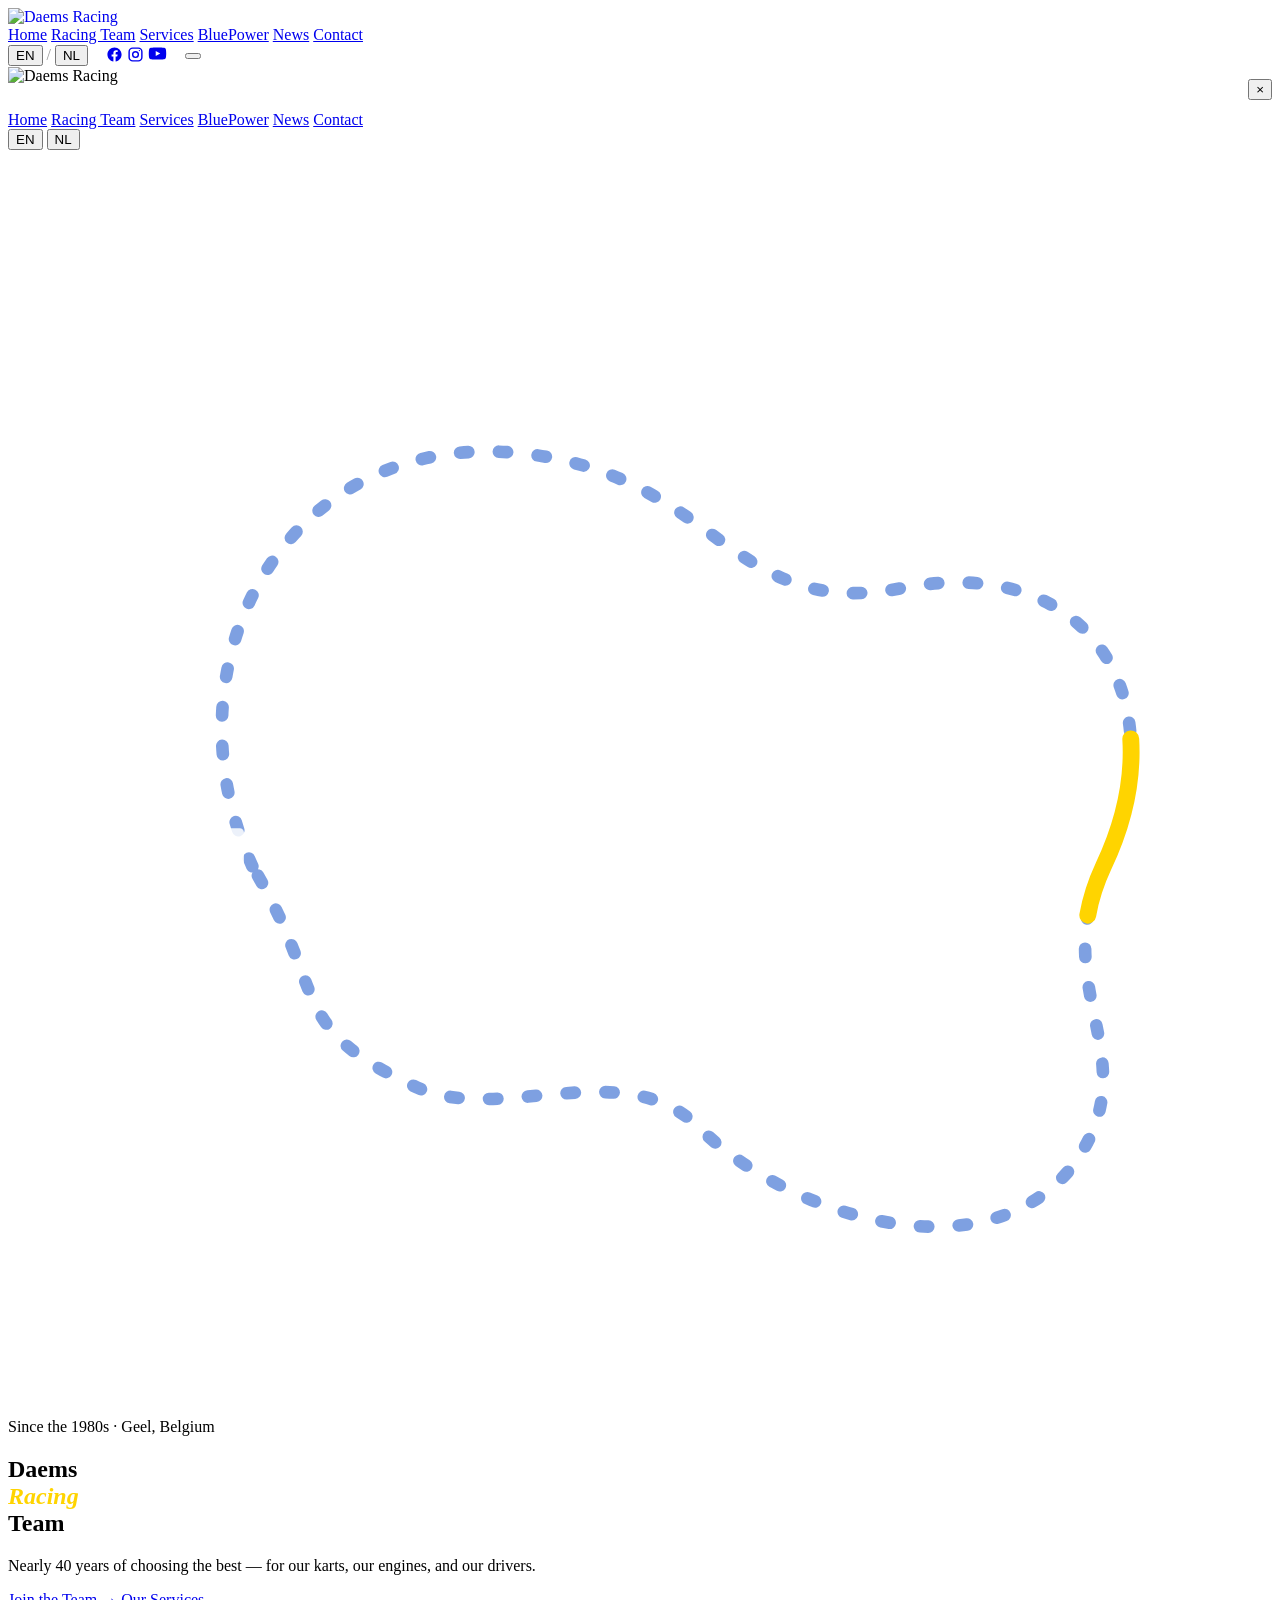
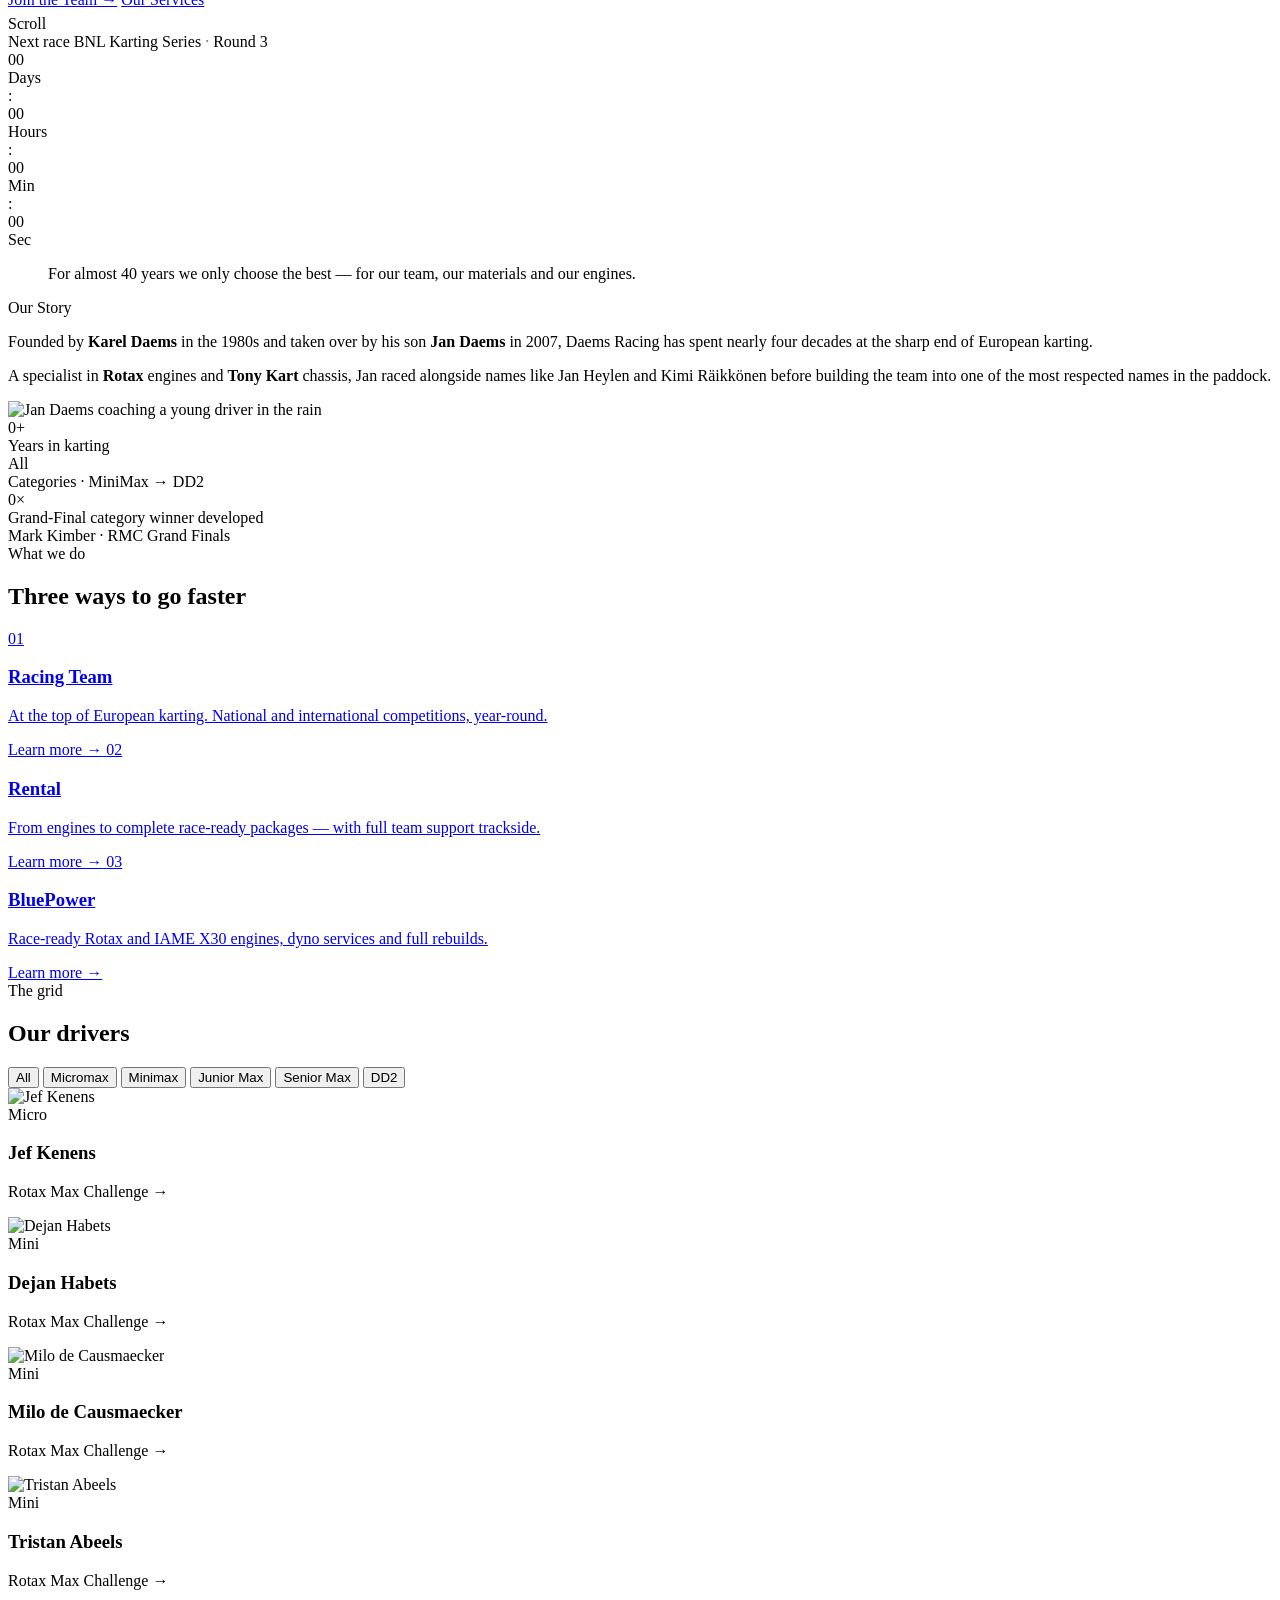
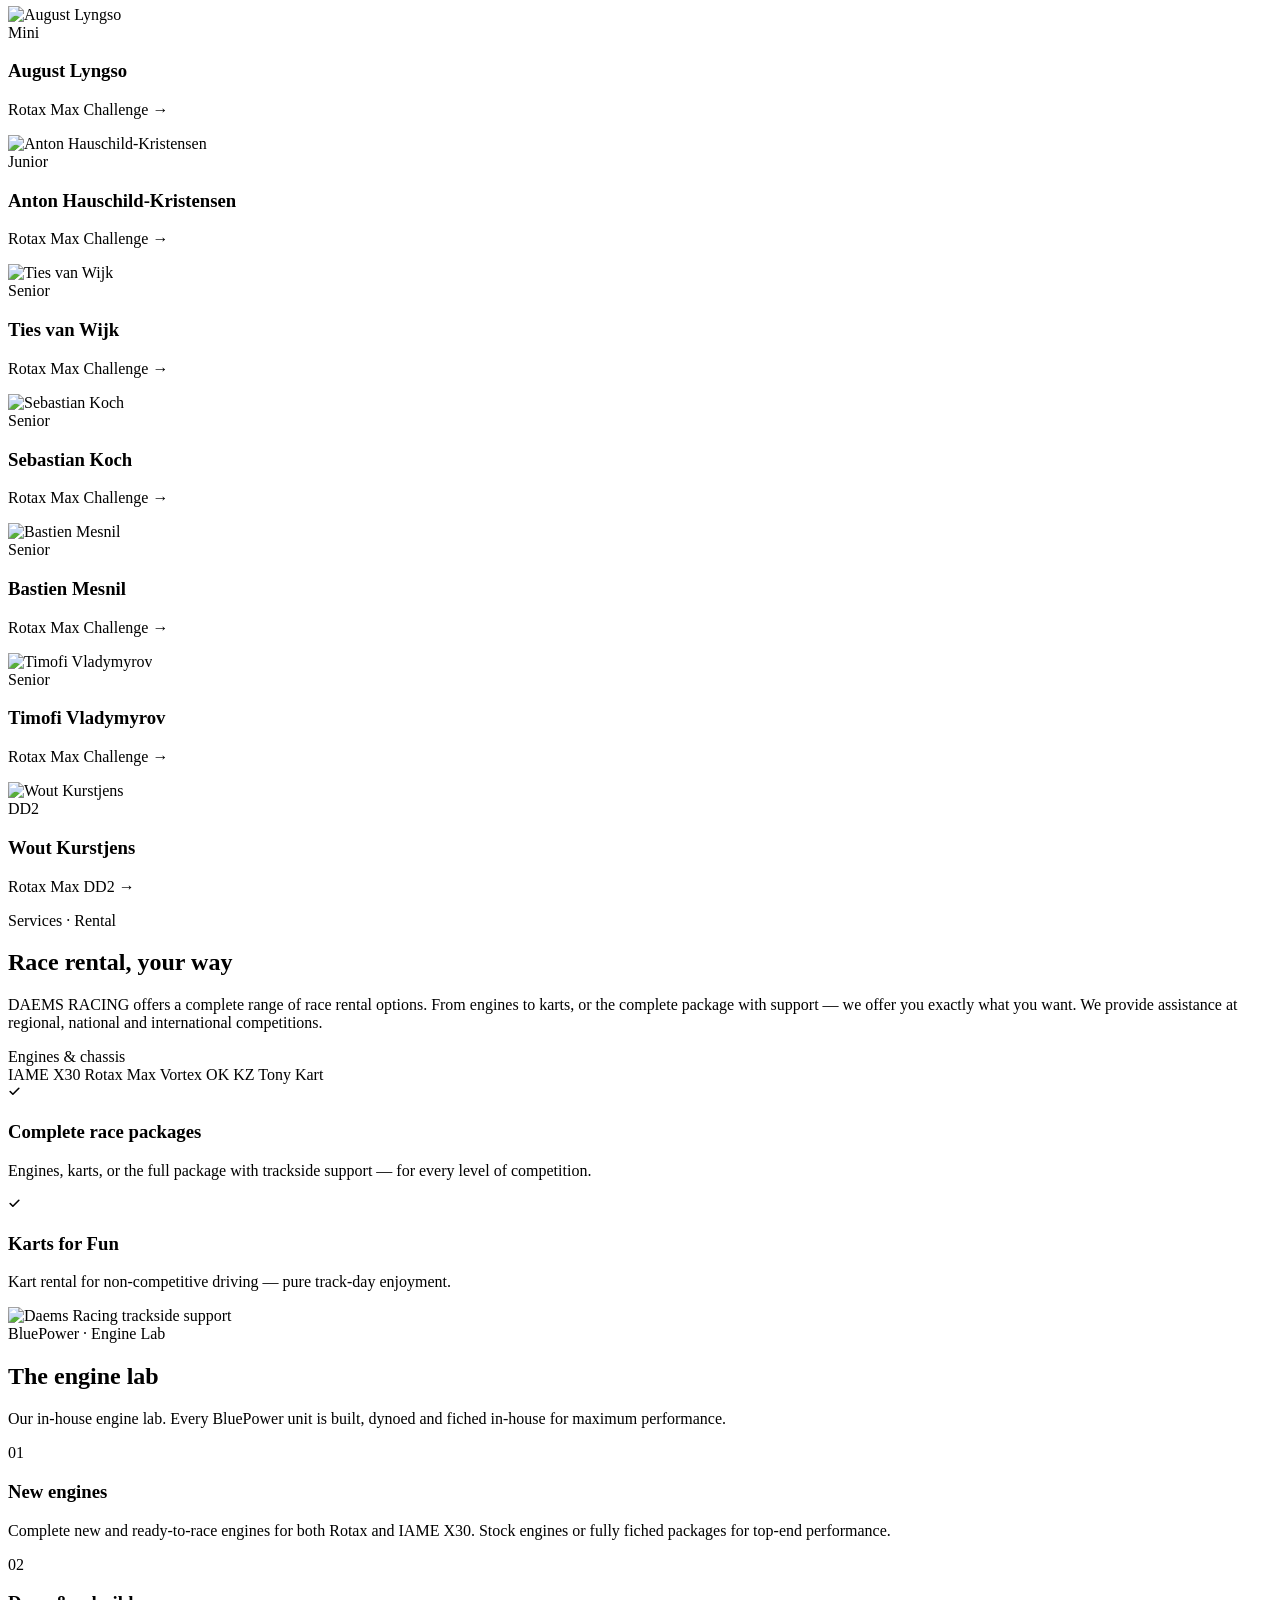
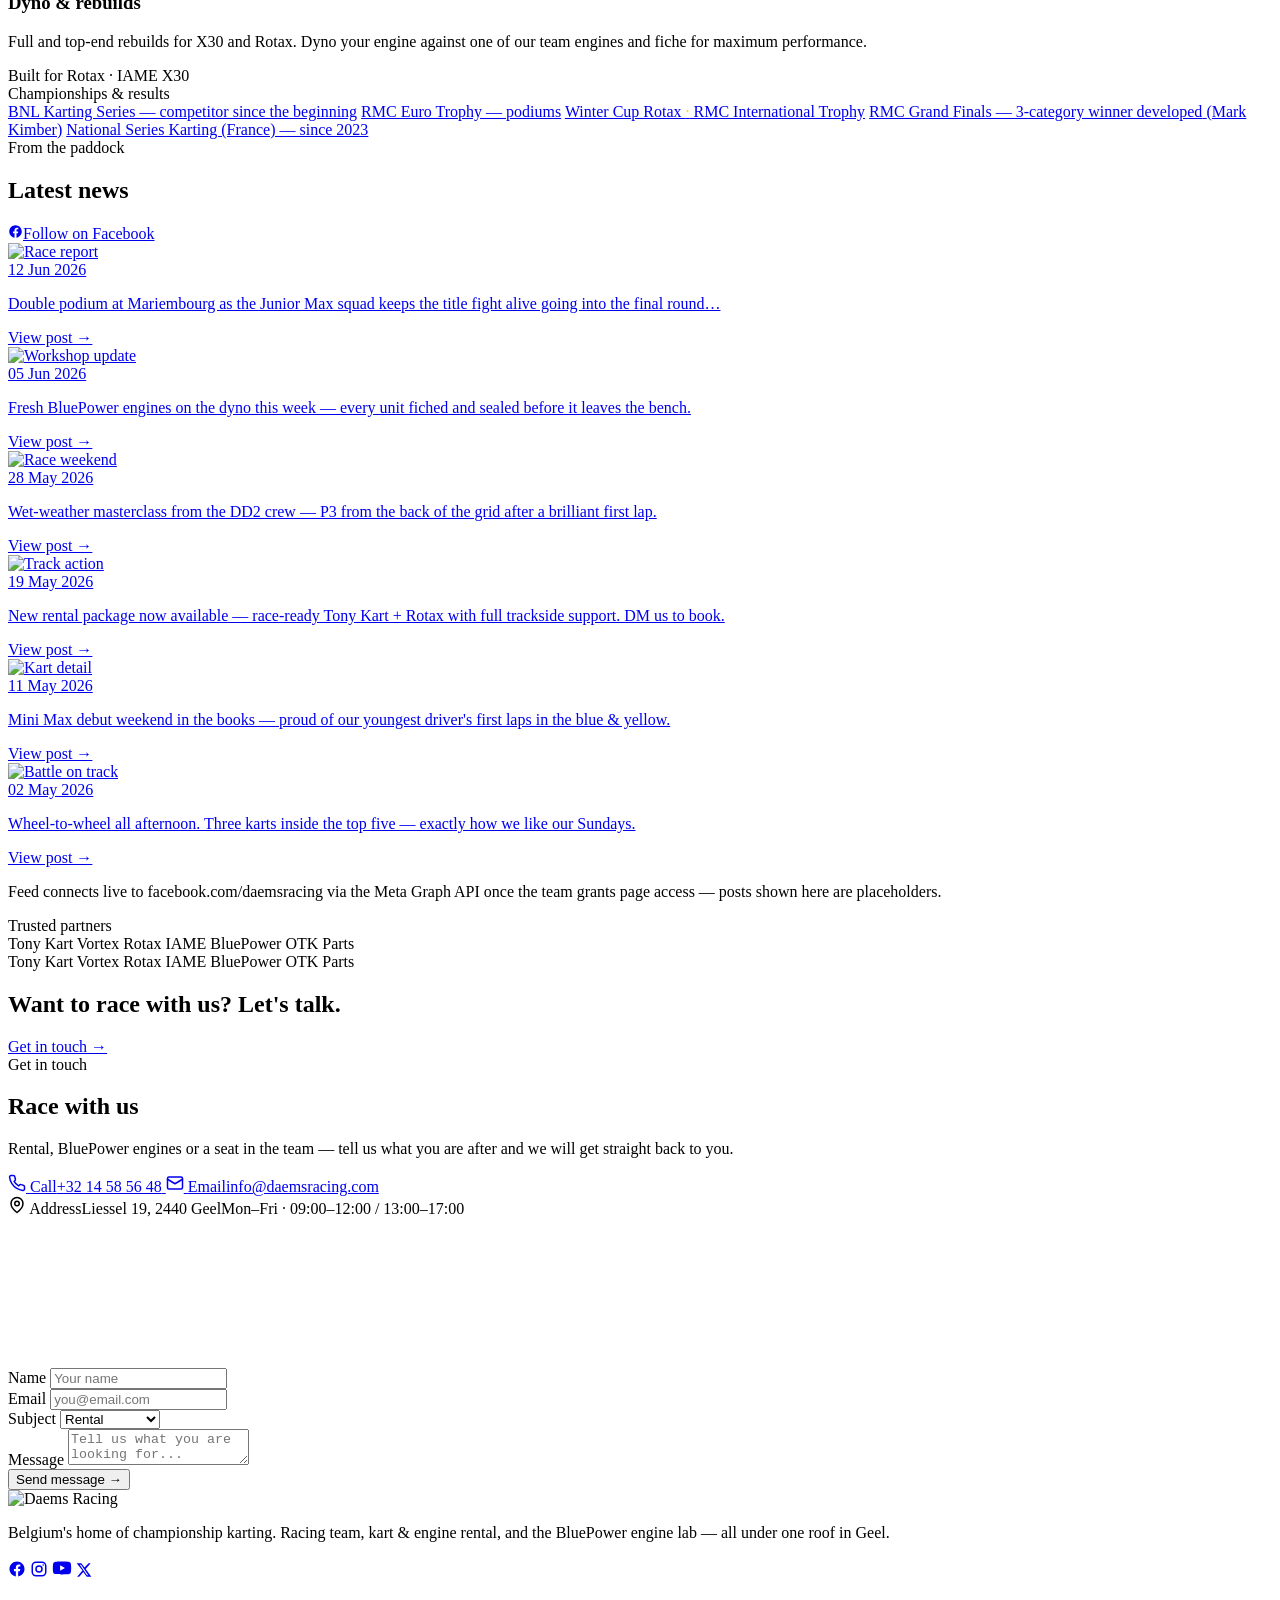
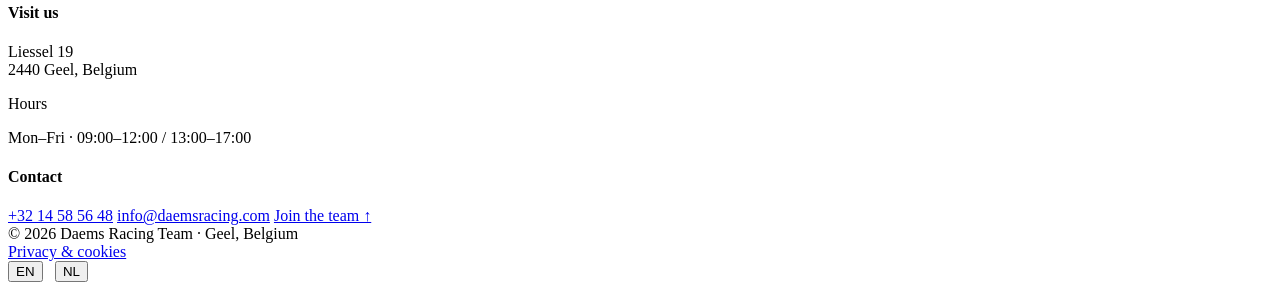
==== index.html @ a0da6c12 "Add files via upload" ====
<!DOCTYPE html>
<html lang="en">
<head>
<meta charset="utf-8">
<meta name="viewport" content="width=device-width, initial-scale=1">
<title>Daems Racing Team | Geel, Belgium</title>
<link rel="preconnect" href="https://fonts.googleapis.com">
<link rel="preconnect" href="https://fonts.gstatic.com" crossorigin>
<link href="https://fonts.googleapis.com/css2?family=Anton&family=Archivo:ital,wght@0,400;0,500;0,600;0,700;0,800;1,500;1,700&display=swap" rel="stylesheet">
<link rel="stylesheet" href="css/styles.css">
</head>
<body>

<div class="dr-cursor" id="dr-cursor"></div>

<!-- ============ HEADER ============ -->
<header id="dr-header">
  <a href="#top" style="display:flex;align-items:center;gap:12px;text-decoration:none;flex-shrink:0;">
    <img src="assets/img/daems-logo.png" alt="Daems Racing" id="dr-logo">
  </a>
  <nav class="dr-desktop-nav dr-main-nav">
    <a href="#top" data-i18n="nav_home" class="dr-nav-link">Home</a>
    <a href="#team" data-i18n="nav_team" class="dr-nav-link">Racing Team</a>
    <a href="#services" data-i18n="nav_services" class="dr-nav-link">Services</a>
    <a href="#bluepower" data-i18n="nav_bluepower" class="dr-nav-link">BluePower</a>
    <a href="#news" data-i18n="nav_news" class="dr-nav-link">News</a>
    <a href="#contact" data-i18n="nav_contact" class="dr-nav-link">Contact</a>
  </nav>
  <div style="display:flex;align-items:center;gap:18px;flex-shrink:0;">
    <div class="dr-desktop-nav dr-lang-group">
      <button id="dr-lang-en" class="dr-lang-btn dr-lang-btn--active" data-lang="EN">EN</button>
      <span style="opacity:.4;">/</span>
      <button id="dr-lang-nl" class="dr-lang-btn" data-lang="NL">NL</button>
    </div>
    <div class="dr-desktop-nav dr-social-group">
      <a href="https://www.facebook.com/daemsracing" target="_blank" rel="noopener" aria-label="Facebook" class="dr-nav-link dr-icon-link"><svg width="17" height="17" viewBox="0 0 24 24" fill="currentColor"><path d="M22 12c0-5.52-4.48-10-10-10S2 6.48 2 12c0 4.99 3.66 9.13 8.44 9.88v-6.99H7.9V12h2.54V9.8c0-2.5 1.49-3.89 3.78-3.89 1.09 0 2.24.2 2.24.2v2.46h-1.26c-1.24 0-1.63.77-1.63 1.56V12h2.78l-.44 2.89h-2.34v6.99C18.34 21.13 22 16.99 22 12z"/></svg></a>
      <a href="#" aria-label="Instagram" class="dr-nav-link dr-icon-link"><svg width="17" height="17" viewBox="0 0 24 24" fill="none" stroke="currentColor" stroke-width="2"><rect x="3" y="3" width="18" height="18" rx="5"/><circle cx="12" cy="12" r="4"/><circle cx="17.5" cy="6.5" r="1" fill="currentColor" stroke="none"/></svg></a>
      <a href="#" aria-label="YouTube" class="dr-nav-link dr-icon-link"><svg width="19" height="19" viewBox="0 0 24 24" fill="currentColor"><path d="M23 12s0-3.6-.46-5.33a2.78 2.78 0 0 0-1.94-1.94C18.88 4.27 12 4.27 12 4.27s-6.88 0-8.6.46a2.78 2.78 0 0 0-1.94 1.94C1 8.4 1 12 1 12s0 3.6.46 5.33c.24.9.94 1.6 1.94 1.94 1.72.46 8.6.46 8.6.46s6.88 0 8.6-.46a2.78 2.78 0 0 0 1.94-1.94C23 15.6 23 12 23 12zM9.75 15.27V8.73L15.5 12l-5.75 3.27z"/></svg></a>
    </div>
    <button class="dr-burger" id="dr-burger-btn" aria-label="Menu">
      <span></span>
      <span></span>
      <span class="dr-burger-accent"></span>
    </button>
  </div>
</header>

<!-- mobile overlay menu -->
<div id="dr-mobile-menu" class="dr-mobile-menu">
  <div style="display:flex;align-items:center;justify-content:space-between;">
    <img src="assets/img/daems-logo.png" alt="Daems Racing" style="height:44px;">
    <button id="dr-menu-close" aria-label="Close" class="dr-menu-close">&times;</button>
  </div>
  <nav class="dr-mobile-nav">
    <a href="#top" class="dr-mobile-link" data-i18n="nav_home">Home</a>
    <a href="#team" class="dr-mobile-link" data-i18n="nav_team">Racing Team</a>
    <a href="#services" class="dr-mobile-link" data-i18n="nav_services">Services</a>
    <a href="#bluepower" class="dr-mobile-link" data-i18n="nav_bluepower">BluePower</a>
    <a href="#news" class="dr-mobile-link" data-i18n="nav_news">News</a>
    <a href="#contact" class="dr-mobile-link" data-i18n="nav_contact">Contact</a>
  </nav>
  <div class="dr-mobile-lang">
    <button class="dr-lang-btn dr-lang-btn--solid" data-lang="EN">EN</button>
    <button class="dr-lang-btn dr-lang-btn--ghost" data-lang="NL">NL</button>
  </div>
</div>

<div id="top">

  <!-- ============ HERO ============ -->
  <section class="dr-hero">
    <div id="dr-slides" class="dr-slides">
      <div data-slide class="dr-slide" style="opacity:1;background-image:url('assets/img/uks4_p1_daems_26.jpg');background-position:center 35%;transform:scale(1.04);"></div>
      <div data-slide class="dr-slide" style="opacity:0;background-image:url('assets/img/uks4_p1_daems_22.jpg');background-position:center;"></div>
      <div data-slide class="dr-slide" style="opacity:0;background-image:url('assets/img/uks4_p1_daems_5.jpg');background-position:center;"></div>
      <div data-slide class="dr-slide" style="opacity:0;background-image:url('assets/img/uks4_p1_daems_1.jpg');background-position:center 40%;"></div>
    </div>
    <!-- duotone / legibility overlay -->
    <div class="dr-hero-overlay-1"></div>
    <div class="dr-hero-overlay-2"></div>

    <!-- fast-lap circuit accent -->
    <svg viewBox="0 0 300 300" aria-hidden="true" class="dr-circuit">
      <path d="M58 170 C36 122 66 66 122 72 C168 77 172 112 212 104 C258 95 278 132 260 170 C246 200 272 216 252 242 C230 268 184 252 164 232 C146 214 116 232 96 222 C66 208 76 200 58 170 Z" fill="none" stroke="rgba(255,255,255,.15)" stroke-width="8" stroke-linejoin="round" stroke-linecap="round"/>
      <path d="M58 170 C36 122 66 66 122 72 C168 77 172 112 212 104 C258 95 278 132 260 170 C246 200 272 216 252 242 C230 268 184 252 164 232 C146 214 116 232 96 222 C66 208 76 200 58 170 Z" pathLength="1000" fill="none" stroke="#1453C9" stroke-width="3" stroke-linecap="round" stroke-dasharray="3 11" opacity=".55"/>
      <path d="M58 170 C36 122 66 66 122 72 C168 77 172 112 212 104 C258 95 278 132 260 170 C246 200 272 216 252 242 C230 268 184 252 164 232 C146 214 116 232 96 222 C66 208 76 200 58 170 Z" pathLength="1000" fill="none" stroke="#FFD400" stroke-width="4" stroke-linecap="round" stroke-dasharray="66 934" stroke-dashoffset="0" class="dr-circuit-trace">
        <animate attributeName="stroke-dashoffset" from="0" to="-1000" dur="4.6s" repeatCount="indefinite"></animate>
      </path>
      <rect x="51" y="161" width="5" height="18" rx="1" fill="#fff" opacity=".85"/>
    </svg>

    <div class="dr-hero-pad dr-hero-content">
      <div data-reveal class="dr-eyebrow-row">
        <span class="dr-eyebrow-dash"></span>
        <span data-i18n="hero_eyebrow" class="dr-eyebrow">Since the 1980s · Geel, Belgium</span>
      </div>
      <h1 data-reveal class="dr-hero-title">
        <span style="display:block;">Daems</span>
        <span style="display:block;font-style:italic;color:#FFD400;">Racing</span>
        <span style="display:block;">Team</span>
      </h1>
      <p data-reveal data-i18n="hero_sub" class="dr-hero-sub">Nearly 40 years of choosing the best — for our karts, our engines, and our drivers.</p>
      <div data-reveal class="dr-cta-row dr-hero-ctas">
        <a href="#contact" data-i18n="cta_join" class="dr-btn-yellow">Join the Team →</a>
        <a href="#services" data-i18n="cta_services" class="dr-btn-outline">Our Services</a>
      </div>
    </div>

    <div class="dr-scrollind">
      <span data-i18n="scroll" class="dr-scroll-label">Scroll</span>
      <svg width="14" height="20" viewBox="0 0 14 20" fill="none" stroke="rgba(255,255,255,.6)" stroke-width="1.6"><path d="M7 1v16M1 12l6 6 6-6"/></svg>
    </div>
  </section>

  <!-- ============ COUNTDOWN RIBBON ============ -->
  <div class="dr-countdown-ribbon">
    <div class="dr-sec-pad dr-countdown-inner">
      <div class="dr-countdown-label-group">
        <span class="dr-next-race-badge"><span class="dr-dot"></span><span data-i18n="next_race">Next race</span></span>
        <span class="dr-race-name">BNL Karting Series <span style="opacity:.55;">·</span> Round 3</span>
      </div>
      <div id="dr-countdown" class="dr-countdown">
        <div class="dr-cd-block"><div id="cd-d" class="dr-cd-num">00</div><div class="dr-cd-label" data-i18n="cd_days">Days</div></div>
        <span class="dr-cd-sep">:</span>
        <div class="dr-cd-block"><div id="cd-h" class="dr-cd-num">00</div><div class="dr-cd-label" data-i18n="cd_hours">Hours</div></div>
        <span class="dr-cd-sep">:</span>
        <div class="dr-cd-block"><div id="cd-m" class="dr-cd-num">00</div><div class="dr-cd-label" data-i18n="cd_min">Min</div></div>
        <span class="dr-cd-sep">:</span>
        <div class="dr-cd-block"><div id="cd-s" class="dr-cd-num">00</div><div class="dr-cd-label" data-i18n="cd_sec">Sec</div></div>
      </div>
    </div>
  </div>

  <!-- ============ ABOUT STRIP ============ -->
  <section id="about" class="dr-sec-pad dr-section">
    <blockquote data-reveal class="dr-quote">
      <span data-i18n="quote" class="dr-quote-main">For almost 40 years we only choose the best</span> <span data-i18n="quote_accent" class="dr-quote-accent">— for our team, our materials and our engines.</span>
    </blockquote>
    <div class="dr-about-grid dr-about-layout">
      <div>
        <div class="dr-eyebrow-row"><span class="dr-eyebrow-dash"></span><span data-i18n="about_eyebrow" class="dr-eyebrow">Our Story</span></div>
        <p data-i18n="about_p1" class="dr-body-text">Founded by <strong>Karel Daems</strong> in the 1980s and taken over by his son <strong>Jan Daems</strong> in 2007, Daems Racing has spent nearly four decades at the sharp end of European karting.</p>
        <p data-i18n="about_p2" class="dr-body-text dr-body-text--muted">A specialist in <strong>Rotax</strong> engines and <strong>Tony Kart</strong> chassis, Jan raced alongside names like Jan Heylen and Kimi Räikkönen before building the team into one of the most respected names in the paddock.</p>
        <div class="dr-story-img">
          <img src="assets/img/uks4_p1_daems_9.jpg" alt="Jan Daems coaching a young driver in the rain">
          <div class="dr-story-img-overlay"></div>
        </div>
      </div>
      <div class="dr-stats">
        <div class="dr-stat-block">
          <div class="dr-stat-num"><span data-count="40">0</span>+</div>
          <div data-i18n="stat_years" class="dr-stat-label">Years in karting</div>
        </div>
        <div class="dr-stat-block dr-stat-block--bordered">
          <div class="dr-stat-num dr-stat-num--sm" data-i18n="stat_all_num">All</div>
          <div data-i18n="stat_all" class="dr-stat-label">Categories · MiniMax → DD2</div>
        </div>
        <div class="dr-stat-block dr-stat-block--bordered">
          <div class="dr-stat-num"><span data-count="3">0</span>×</div>
          <div data-i18n="stat_gf" class="dr-stat-label">Grand-Final category winner developed</div>
          <div data-i18n="stat_gf_name" class="dr-stat-subnote">Mark Kimber · RMC Grand Finals</div>
        </div>
      </div>
    </div>
  </section>

  <!-- ============ WHAT WE DO ============ -->
  <section id="what" class="dr-band">
    <div class="dr-sec-pad dr-section">
      <div class="dr-section-head">
        <div>
          <div class="dr-eyebrow-row"><span class="dr-eyebrow-dash"></span><span data-i18n="what_eyebrow" class="dr-eyebrow">What we do</span></div>
          <h2 data-i18n="what_title" class="dr-h2">Three ways to go faster</h2>
        </div>
      </div>
      <div class="dr-grid-3 dr-three-col">
        <a href="#team" class="dr-card">
          <span class="dr-card-num">01</span>
          <h3 data-i18n="card1_t" class="dr-card-title">Racing Team</h3>
          <p data-i18n="card1_d" class="dr-card-desc">At the top of European karting. National and international competitions, year-round.</p>
          <span data-i18n="learn" class="dr-card-link">Learn more →</span>
        </a>
        <a href="#services" class="dr-card">
          <span class="dr-card-num">02</span>
          <h3 data-i18n="card2_t" class="dr-card-title">Rental</h3>
          <p data-i18n="card2_d" class="dr-card-desc">From engines to complete race-ready packages — with full team support trackside.</p>
          <span data-i18n="learn" class="dr-card-link">Learn more →</span>
        </a>
        <a href="#bluepower" class="dr-card">
          <span class="dr-card-num">03</span>
          <h3 data-i18n="card3_t" class="dr-card-title">BluePower</h3>
          <p data-i18n="card3_d" class="dr-card-desc">Race-ready Rotax and IAME X30 engines, dyno services and full rebuilds.</p>
          <span data-i18n="learn" class="dr-card-link">Learn more →</span>
        </a>
      </div>
    </div>
  </section>

  <!-- ============ DRIVERS ============ -->
  <section id="team" class="dr-sec-pad dr-section">
    <div class="dr-section-head">
      <div>
        <div class="dr-eyebrow-row"><span class="dr-eyebrow-dash"></span><span data-i18n="team_eyebrow" class="dr-eyebrow">The grid</span></div>
        <h2 data-i18n="team_title" class="dr-h2">Our drivers</h2>
      </div>
      <div id="dr-filters" class="dr-filters">
        <button data-filter="all" class="dr-filter-btn dr-filter-btn--active" data-i18n="f_all">All</button>
        <button data-filter="Micromax" class="dr-filter-btn">Micromax</button>
        <button data-filter="Minimax" class="dr-filter-btn">Minimax</button>
        <button data-filter="Junior Max" class="dr-filter-btn">Junior Max</button>
        <button data-filter="Senior Max" class="dr-filter-btn">Senior Max</button>
        <button data-filter="DD2" class="dr-filter-btn">DD2</button>
      </div>
    </div>
    <div id="dr-drivers" class="dr-drivers-grid dr-drivers">
      <article data-class="Micromax" class="dr-driver-card">
        <img src="assets/img/uks4_p1_daems_8.jpg" alt="Jef Kenens" class="dr-driver-img">
        <div class="dr-driver-shade"></div>
        <span class="dr-driver-badge">Micro</span>
        <div class="dr-driver-info">
          <h3 class="dr-driver-name">Jef Kenens</h3>
          <div data-reveal class="dr-driver-reveal"><p class="dr-driver-result">Rotax Max Challenge →</p></div>
        </div>
      </article>
      <article data-class="Minimax" class="dr-driver-card">
        <img src="assets/img/uks4_p1_daems_17.jpg" alt="Dejan Habets" class="dr-driver-img">
        <div class="dr-driver-shade"></div>
        <span class="dr-driver-badge">Mini</span>
        <div class="dr-driver-info">
          <h3 class="dr-driver-name">Dejan Habets</h3>
          <div data-reveal class="dr-driver-reveal"><p class="dr-driver-result">Rotax Max Challenge →</p></div>
        </div>
      </article>
      <article data-class="Minimax" class="dr-driver-card">
        <img src="assets/img/uks4_p1_daems_10.jpg" alt="Milo de Causmaecker" class="dr-driver-img">
        <div class="dr-driver-shade"></div>
        <span class="dr-driver-badge">Mini</span>
        <div class="dr-driver-info">
          <h3 class="dr-driver-name">Milo de Causmaecker</h3>
          <div data-reveal class="dr-driver-reveal"><p class="dr-driver-result">Rotax Max Challenge →</p></div>
        </div>
      </article>
      <article data-class="Minimax" class="dr-driver-card">
        <img src="assets/img/uks4_p1_daems_13.jpg" alt="Tristan Abeels" class="dr-driver-img">
        <div class="dr-driver-shade"></div>
        <span class="dr-driver-badge">Mini</span>
        <div class="dr-driver-info">
          <h3 class="dr-driver-name">Tristan Abeels</h3>
          <div data-reveal class="dr-driver-reveal"><p class="dr-driver-result">Rotax Max Challenge →</p></div>
        </div>
      </article>
      <article data-class="Minimax" class="dr-driver-card">
        <img src="assets/img/uks4_p1_daems_12.jpg" alt="August Lyngso" class="dr-driver-img">
        <div class="dr-driver-shade"></div>
        <span class="dr-driver-badge">Mini</span>
        <div class="dr-driver-info">
          <h3 class="dr-driver-name">August Lyngso</h3>
          <div data-reveal class="dr-driver-reveal"><p class="dr-driver-result">Rotax Max Challenge →</p></div>
        </div>
      </article>
      <article data-class="Junior Max" class="dr-driver-card">
        <img src="assets/img/uks4_p1_daems_15.jpg" alt="Anton Hauschild-Kristensen" class="dr-driver-img">
        <div class="dr-driver-shade"></div>
        <span class="dr-driver-badge">Junior</span>
        <div class="dr-driver-info">
          <h3 class="dr-driver-name dr-driver-name--sm">Anton Hauschild-Kristensen</h3>
          <div data-reveal class="dr-driver-reveal"><p class="dr-driver-result">Rotax Max Challenge →</p></div>
        </div>
      </article>
      <article data-class="Senior Max" class="dr-driver-card">
        <img src="assets/img/uks4_p1_daems_2.jpg" alt="Ties van Wijk" class="dr-driver-img">
        <div class="dr-driver-shade"></div>
        <span class="dr-driver-badge">Senior</span>
        <div class="dr-driver-info">
          <h3 class="dr-driver-name">Ties van Wijk</h3>
          <div data-reveal class="dr-driver-reveal"><p class="dr-driver-result">Rotax Max Challenge →</p></div>
        </div>
      </article>
      <article data-class="Senior Max" class="dr-driver-card">
        <img src="assets/img/uks4_p1_daems_19.jpg" alt="Sebastian Koch" class="dr-driver-img">
        <div class="dr-driver-shade"></div>
        <span class="dr-driver-badge">Senior</span>
        <div class="dr-driver-info">
          <h3 class="dr-driver-name">Sebastian Koch</h3>
          <div data-reveal class="dr-driver-reveal"><p class="dr-driver-result">Rotax Max Challenge →</p></div>
        </div>
      </article>
      <article data-class="Senior Max" class="dr-driver-card">
        <img src="assets/img/uks4_p1_daems_11.jpg" alt="Bastien Mesnil" class="dr-driver-img">
        <div class="dr-driver-shade"></div>
        <span class="dr-driver-badge">Senior</span>
        <div class="dr-driver-info">
          <h3 class="dr-driver-name">Bastien Mesnil</h3>
          <div data-reveal class="dr-driver-reveal"><p class="dr-driver-result">Rotax Max Challenge →</p></div>
        </div>
      </article>
      <article data-class="Senior Max" class="dr-driver-card">
        <img src="assets/img/uks4_p1_daems_14.jpg" alt="Timofi Vladymyrov" class="dr-driver-img">
        <div class="dr-driver-shade"></div>
        <span class="dr-driver-badge">Senior</span>
        <div class="dr-driver-info">
          <h3 class="dr-driver-name">Timofi Vladymyrov</h3>
          <div data-reveal class="dr-driver-reveal"><p class="dr-driver-result">Rotax Max Challenge →</p></div>
        </div>
      </article>
      <article data-class="DD2" class="dr-driver-card">
        <img src="assets/img/uks4_p1_daems_18.jpg" alt="Wout Kurstjens" class="dr-driver-img">
        <div class="dr-driver-shade"></div>
        <span class="dr-driver-badge">DD2</span>
        <div class="dr-driver-info">
          <h3 class="dr-driver-name">Wout Kurstjens</h3>
          <div data-reveal class="dr-driver-reveal"><p class="dr-driver-result">Rotax Max DD2 →</p></div>
        </div>
      </article>
    </div>
  </section>

  <!-- ============ SERVICES / RENTAL ============ -->
  <section id="services" class="dr-band">
    <div class="dr-sec-pad dr-section">
      <div class="dr-about-grid dr-services-layout">
        <div>
          <div class="dr-eyebrow-row"><span class="dr-eyebrow-dash"></span><span data-i18n="serv_eyebrow" class="dr-eyebrow">Services · Rental</span></div>
          <h2 data-i18n="serv_title" class="dr-h2 dr-h2--tight">Race rental, your way</h2>
          <p data-i18n="serv_p" class="dr-body-text dr-body-text--wide">DAEMS RACING offers a complete range of race rental options. From engines to karts, or the complete package with support — we offer you exactly what you want. We provide assistance at regional, national and international competitions.</p>
          <div class="dr-tag-group">
            <span data-i18n="serv_engines_l" class="dr-tag-label">Engines &amp; chassis</span>
            <div class="dr-tags">
              <span class="dr-tag">IAME X30</span>
              <span class="dr-tag">Rotax Max</span>
              <span class="dr-tag">Vortex OK</span>
              <span class="dr-tag">KZ</span>
              <span class="dr-tag dr-tag--accent">Tony Kart</span>
            </div>
          </div>
          <div class="dr-feature-list">
            <div class="dr-feature">
              <span class="dr-feature-icon"><svg width="13" height="13" viewBox="0 0 24 24" fill="none" stroke="currentColor" stroke-width="3" stroke-linecap="round" stroke-linejoin="round"><path d="M20 6 9 17l-5-5"/></svg></span>
              <div><h3 data-i18n="serv_pack_t" class="dr-feature-title">Complete race packages</h3><p data-i18n="serv_pack_d" class="dr-feature-desc">Engines, karts, or the full package with trackside support — for every level of competition.</p></div>
            </div>
            <div class="dr-feature">
              <span class="dr-feature-icon"><svg width="13" height="13" viewBox="0 0 24 24" fill="none" stroke="currentColor" stroke-width="3" stroke-linecap="round" stroke-linejoin="round"><path d="M20 6 9 17l-5-5"/></svg></span>
              <div><h3 data-i18n="serv_fun_t" class="dr-feature-title">Karts for Fun</h3><p data-i18n="serv_fun_d" class="dr-feature-desc">Kart rental for non-competitive driving — pure track-day enjoyment.</p></div>
            </div>
          </div>
        </div>
        <div class="dr-services-img">
          <img src="assets/img/uks4_p1_daems_16.jpg" alt="Daems Racing trackside support">
          <div class="dr-services-img-overlay"></div>
        </div>
      </div>
    </div>
  </section>

  <!-- ============ BLUEPOWER ============ -->
  <section id="bluepower" class="dr-bluepower">
    <div aria-hidden="true" class="dr-bluepower-grid"></div>
    <div class="dr-sec-pad dr-section dr-bluepower-inner">
      <div class="dr-bluepower-intro">
        <div class="dr-eyebrow-row"><span class="dr-eyebrow-dash"></span><span data-i18n="bp_eyebrow" class="dr-eyebrow">BluePower · Engine Lab</span></div>
        <h2 data-i18n="bp_title" class="dr-h2 dr-h2--xl">The engine lab</h2>
        <p data-i18n="bp_intro" class="dr-body-text dr-body-text--wide">Our in-house engine lab. Every BluePower unit is built, dynoed and fiched in-house for maximum performance.</p>
      </div>
      <div class="dr-grid-3 dr-bluepower-cards">
        <div class="dr-bp-card">
          <span class="dr-bp-num">01</span>
          <h3 data-i18n="bp_c1_t" class="dr-bp-title">New engines</h3>
          <p data-i18n="bp_c1_d" class="dr-bp-desc">Complete new and ready-to-race engines for both Rotax and IAME X30. Stock engines or fully fiched packages for top-end performance.</p>
        </div>
        <div class="dr-bp-card">
          <span class="dr-bp-num">02</span>
          <h3 data-i18n="bp_c2_t" class="dr-bp-title">Dyno &amp; rebuilds</h3>
          <p data-i18n="bp_c2_d" class="dr-bp-desc">Full and top-end rebuilds for X30 and Rotax. Dyno your engine against one of our team engines and fiche for maximum performance.</p>
        </div>
      </div>
      <div class="dr-built-for">
        <span class="dr-built-for-label">Built for</span>
        <span class="dr-built-for-name">Rotax</span>
        <span class="dr-built-for-sep">·</span>
        <span class="dr-built-for-name">IAME X30</span>
      </div>
    </div>
  </section>

  <!-- ============ CHAMPIONSHIPS SHOWCASE ============ -->
  <section class="dr-champions">
    <div class="dr-champions-glow"></div>
    <div class="dr-sec-pad dr-section dr-champions-inner">
      <div class="dr-eyebrow-row dr-champions-eyebrow"><span class="dr-eyebrow-dash"></span><span data-i18n="champ_eyebrow" class="dr-eyebrow">Championships &amp; results</span></div>
      <div class="dr-champ-list">
        <a href="#news" data-i18n="champ1" class="dr-champ dr-champ--left">BNL Karting Series — competitor since the beginning</a>
        <a href="#news" data-i18n="champ2" class="dr-champ dr-champ--right dr-champ--muted">RMC Euro Trophy — podiums</a>
        <a href="#news" data-i18n="champ3" class="dr-champ dr-champ--center">Winter Cup Rotax <span style="color:#FFD400;">·</span> RMC International Trophy</a>
        <a href="#news" class="dr-champ dr-champ--left dr-champ--accent"><span data-i18n="champ4">RMC Grand Finals — 3-category winner developed</span> <span class="dr-champ-note">(Mark Kimber)</span></a>
        <a href="#news" data-i18n="champ5" class="dr-champ dr-champ--right dr-champ--muted">National Series Karting (France) — since 2023</a>
      </div>
    </div>
  </section>

  <!-- ============ NEWS ============ -->
  <section id="news" class="dr-sec-pad dr-section">
    <div class="dr-news-head">
      <div>
        <div class="dr-eyebrow-row"><span class="dr-eyebrow-dash"></span><span data-i18n="news_eyebrow" class="dr-eyebrow">From the paddock</span></div>
        <h2 data-i18n="news_title" class="dr-h2">Latest news</h2>
      </div>
      <a href="https://www.facebook.com/daemsracing" target="_blank" rel="noopener" class="dr-btn-outline dr-btn-outline--news"><svg width="15" height="15" viewBox="0 0 24 24" fill="currentColor"><path d="M22 12c0-5.52-4.48-10-10-10S2 6.48 2 12c0 4.99 3.66 9.13 8.44 9.88v-6.99H7.9V12h2.54V9.8c0-2.5 1.49-3.89 3.78-3.89 1.09 0 2.24.2 2.24.2v2.46h-1.26c-1.24 0-1.63.77-1.63 1.56V12h2.78l-.44 2.89h-2.34v6.99C18.34 21.13 22 16.99 22 12z"/></svg><span data-i18n="follow_fb">Follow on Facebook</span></a>
    </div>
    <div class="dr-news-grid">
      <a href="https://www.facebook.com/daemsracing" target="_blank" rel="noopener" class="dr-news-card">
        <div class="dr-news-img"><img src="assets/img/uks4_p1_daems_22.jpg" alt="Race report"></div>
        <div class="dr-news-body">
          <span class="dr-news-date">12 Jun 2026</span>
          <p class="dr-news-text">Double podium at Mariembourg as the Junior Max squad keeps the title fight alive going into the final round…</p>
          <span data-i18n="view_post" class="dr-news-link">View post →</span>
        </div>
      </a>
      <a href="https://www.facebook.com/daemsracing" target="_blank" rel="noopener" class="dr-news-card">
        <div class="dr-news-img"><img src="assets/img/uks4_p1_daems_20.jpg" alt="Workshop update"></div>
        <div class="dr-news-body">
          <span class="dr-news-date">05 Jun 2026</span>
          <p class="dr-news-text">Fresh BluePower engines on the dyno this week — every unit fiched and sealed before it leaves the bench.</p>
          <span data-i18n="view_post" class="dr-news-link">View post →</span>
        </div>
      </a>
      <a href="https://www.facebook.com/daemsracing" target="_blank" rel="noopener" class="dr-news-card">
        <div class="dr-news-img"><img src="assets/img/uks4_p1_daems_11.jpg" alt="Race weekend"></div>
        <div class="dr-news-body">
          <span class="dr-news-date">28 May 2026</span>
          <p class="dr-news-text">Wet-weather masterclass from the DD2 crew — P3 from the back of the grid after a brilliant first lap.</p>
          <span data-i18n="view_post" class="dr-news-link">View post →</span>
        </div>
      </a>
      <a href="https://www.facebook.com/daemsracing" target="_blank" rel="noopener" class="dr-news-card">
        <div class="dr-news-img"><img src="assets/img/uks4_p1_daems_24.jpg" alt="Track action"></div>
        <div class="dr-news-body">
          <span class="dr-news-date">19 May 2026</span>
          <p class="dr-news-text">New rental package now available — race-ready Tony Kart + Rotax with full trackside support. DM us to book.</p>
          <span data-i18n="view_post" class="dr-news-link">View post →</span>
        </div>
      </a>
      <a href="https://www.facebook.com/daemsracing" target="_blank" rel="noopener" class="dr-news-card">
        <div class="dr-news-img"><img src="assets/img/uks4_p1_daems_8.jpg" alt="Kart detail"></div>
        <div class="dr-news-body">
          <span class="dr-news-date">11 May 2026</span>
          <p class="dr-news-text">Mini Max debut weekend in the books — proud of our youngest driver's first laps in the blue &amp; yellow.</p>
          <span data-i18n="view_post" class="dr-news-link">View post →</span>
        </div>
      </a>
      <a href="https://www.facebook.com/daemsracing" target="_blank" rel="noopener" class="dr-news-card">
        <div class="dr-news-img"><img src="assets/img/uks4_p1_daems_7.jpg" alt="Battle on track"></div>
        <div class="dr-news-body">
          <span class="dr-news-date">02 May 2026</span>
          <p class="dr-news-text">Wheel-to-wheel all afternoon. Three karts inside the top five — exactly how we like our Sundays.</p>
          <span data-i18n="view_post" class="dr-news-link">View post →</span>
        </div>
      </a>
    </div>
    <p data-i18n="news_note" class="dr-news-note">Feed connects live to facebook.com/daemsracing via the Meta Graph API once the team grants page access — posts shown here are placeholders.</p>
  </section>

  <!-- ============ PARTNERS MARQUEE ============ -->
  <section class="dr-partners">
    <div class="dr-partners-label"><span data-i18n="partners">Trusted partners</span></div>
    <div class="dr-marquee">
      <div class="dr-marquee-group">
        <span class="dr-marquee-item">Tony Kart</span>
        <span class="dr-marquee-item">Vortex</span>
        <span class="dr-marquee-item">Rotax</span>
        <span class="dr-marquee-item">IAME</span>
        <span class="dr-marquee-item dr-marquee-item--accent">BluePower</span>
        <span class="dr-marquee-item">OTK Parts</span>
      </div>
      <div class="dr-marquee-group" aria-hidden="true">
        <span class="dr-marquee-item">Tony Kart</span>
        <span class="dr-marquee-item">Vortex</span>
        <span class="dr-marquee-item">Rotax</span>
        <span class="dr-marquee-item">IAME</span>
        <span class="dr-marquee-item dr-marquee-item--accent">BluePower</span>
        <span class="dr-marquee-item">OTK Parts</span>
      </div>
    </div>
  </section>

  <!-- ============ CTA BANNER ============ -->
  <section class="dr-cta-banner">
    <div class="dr-sec-pad dr-cta-row dr-cta-banner-row">
      <h2 data-i18n="cta_banner" class="dr-cta-banner-title">Want to race with us? Let's talk.</h2>
      <a href="#contact" data-i18n="cta_banner_btn" class="dr-btn-blue">Get in touch →</a>
    </div>
  </section>

  <!-- ============ CONTACT ============ -->
  <section id="contact" class="dr-contact-section">
    <div class="dr-sec-pad dr-section">
      <div class="dr-eyebrow-row"><span class="dr-eyebrow-dash"></span><span data-i18n="contact_eyebrow" class="dr-eyebrow">Get in touch</span></div>
      <h2 data-i18n="contact_title" class="dr-h2 dr-contact-title">Race with us</h2>
      <div class="dr-about-grid dr-contact-layout">
        <div>
          <p data-i18n="contact_intro" class="dr-contact-intro">Rental, BluePower engines or a seat in the team — tell us what you are after and we will get straight back to you.</p>
          <div class="dr-contact-info">
            <a href="tel:+3214585648" class="dr-contact-item">
              <span class="dr-contact-icon"><svg width="18" height="18" viewBox="0 0 24 24" fill="none" stroke="currentColor" stroke-width="2" stroke-linecap="round" stroke-linejoin="round"><path d="M22 16.92v3a2 2 0 0 1-2.18 2 19.79 19.79 0 0 1-8.63-3.07 19.5 19.5 0 0 1-6-6 19.79 19.79 0 0 1-3.07-8.67A2 2 0 0 1 4.11 2h3a2 2 0 0 1 2 1.72c.13.96.36 1.9.7 2.81a2 2 0 0 1-.45 2.11L8.09 9.91a16 16 0 0 0 6 6l1.27-1.27a2 2 0 0 1 2.11-.45c.91.34 1.85.57 2.81.7A2 2 0 0 1 22 16.92z"/></svg></span>
              <span><span class="dr-contact-label">Call</span><span class="dr-contact-value">+32 14 58 56 48</span></span>
            </a>
            <a href="mailto:info@daemsracing.com" class="dr-contact-item">
              <span class="dr-contact-icon"><svg width="18" height="18" viewBox="0 0 24 24" fill="none" stroke="currentColor" stroke-width="2" stroke-linecap="round" stroke-linejoin="round"><rect x="2" y="4" width="20" height="16" rx="2"/><path d="m22 7-10 6L2 7"/></svg></span>
              <span><span class="dr-contact-label">Email</span><span class="dr-contact-value">info@daemsracing.com</span></span>
            </a>
            <div class="dr-contact-item dr-contact-item--address">
              <span class="dr-contact-icon"><svg width="18" height="18" viewBox="0 0 24 24" fill="none" stroke="currentColor" stroke-width="2" stroke-linecap="round" stroke-linejoin="round"><path d="M20 10c0 6-8 12-8 12s-8-6-8-12a8 8 0 0 1 16 0z"/><circle cx="12" cy="10" r="3"/></svg></span>
              <span><span data-i18n="c_visit" class="dr-contact-label">Address</span><span class="dr-contact-value">Liessel 19, 2440 Geel</span><span data-i18n="c_hours" class="dr-contact-hours">Mon–Fri · 09:00–12:00 / 13:00–17:00</span></span>
            </div>
          </div>
          <div class="dr-map">
            <iframe title="Daems Racing — Liessel 19, Geel" src="https://www.google.com/maps?q=Liessel+19,+2440+Geel,+Belgium&output=embed" width="100%" height="100%" style="border:0;display:block;" loading="lazy" referrerpolicy="no-referrer-when-downgrade"></iframe>
          </div>
        </div>
        <form id="dr-contact-form" class="dr-contact-form">
          <div class="dr-grid-3 dr-form-row">
            <div>
              <label data-i18n="c_form_name" class="dr-field-label">Name</label>
              <input name="name" type="text" required placeholder="Your name" class="dr-field">
            </div>
            <div>
              <label data-i18n="c_form_email" class="dr-field-label">Email</label>
              <input name="email" type="email" required placeholder="you@email.com" class="dr-field">
            </div>
          </div>
          <div>
            <label data-i18n="c_form_subject" class="dr-field-label">Subject</label>
            <select name="subject" class="dr-field">
              <option>Rental</option>
              <option>BluePower</option>
              <option>Racing Team</option>
              <option>Other</option>
            </select>
          </div>
          <div>
            <label data-i18n="c_form_message" class="dr-field-label">Message</label>
            <textarea name="message" required placeholder="Tell us what you are looking for..." class="dr-field dr-field--textarea"></textarea>
          </div>
          <button type="submit" data-i18n="c_send" class="dr-btn-yellow dr-btn-yellow--submit">Send message →</button>
        </form>
      </div>
    </div>
  </section>

  <!-- ============ FOOTER ============ -->
  <footer id="footer" class="dr-footer">
    <div class="dr-sec-pad dr-foot-grid dr-foot-top">
      <div>
        <img src="assets/img/daems-logo.png" alt="Daems Racing" class="dr-foot-logo">
        <p data-i18n="foot_tag" class="dr-foot-tagline">Belgium's home of championship karting. Racing team, kart &amp; engine rental, and the BluePower engine lab — all under one roof in Geel.</p>
        <div class="dr-foot-socials">
          <a href="https://www.facebook.com/daemsracing" target="_blank" rel="noopener" aria-label="Facebook" class="dr-social"><svg width="18" height="18" viewBox="0 0 24 24" fill="currentColor"><path d="M22 12c0-5.52-4.48-10-10-10S2 6.48 2 12c0 4.99 3.66 9.13 8.44 9.88v-6.99H7.9V12h2.54V9.8c0-2.5 1.49-3.89 3.78-3.89 1.09 0 2.24.2 2.24.2v2.46h-1.26c-1.24 0-1.63.77-1.63 1.56V12h2.78l-.44 2.89h-2.34v6.99C18.34 21.13 22 16.99 22 12z"/></svg></a>
          <a href="#" aria-label="Instagram" class="dr-social"><svg width="18" height="18" viewBox="0 0 24 24" fill="none" stroke="currentColor" stroke-width="2"><rect x="3" y="3" width="18" height="18" rx="5"/><circle cx="12" cy="12" r="4"/><circle cx="17.5" cy="6.5" r="1" fill="currentColor" stroke="none"/></svg></a>
          <a href="#" aria-label="YouTube" class="dr-social"><svg width="20" height="20" viewBox="0 0 24 24" fill="currentColor"><path d="M23 12s0-3.6-.46-5.33a2.78 2.78 0 0 0-1.94-1.94C18.88 4.27 12 4.27 12 4.27s-6.88 0-8.6.46a2.78 2.78 0 0 0-1.94 1.94C1 8.4 1 12 1 12s0 3.6.46 5.33c.24.9.94 1.6 1.94 1.94 1.72.46 8.6.46 8.6.46s6.88 0 8.6-.46a2.78 2.78 0 0 0 1.94-1.94C23 15.6 23 12 23 12zM9.75 15.27V8.73L15.5 12l-5.75 3.27z"/></svg></a>
          <a href="#" aria-label="X" class="dr-social"><svg width="16" height="16" viewBox="0 0 24 24" fill="currentColor"><path d="M18.9 2H22l-7.5 8.6L23 22h-6.8l-5.3-7-6.1 7H1.7l8-9.2L1 2h7l4.8 6.3L18.9 2zm-2.4 18h1.9L7.6 4H5.6l10.9 16z"/></svg></a>
        </div>
      </div>
      <div>
        <h4 data-i18n="foot_visit" class="dr-foot-heading">Visit us</h4>
        <p class="dr-foot-text">Liessel 19<br>2440 Geel, Belgium</p>
        <p class="dr-foot-hours-label" data-i18n="foot_hours_l">Hours</p>
        <p data-i18n="foot_hours" class="dr-foot-text dr-foot-text--tight">Mon–Fri · 09:00–12:00 / 13:00–17:00</p>
      </div>
      <div>
        <h4 data-i18n="foot_contact" class="dr-foot-heading">Contact</h4>
        <a href="tel:+3214585648" class="dr-foot-link">+32 14 58 56 48</a>
        <a href="mailto:info@daemsracing.com" class="dr-foot-link">info@daemsracing.com</a>
        <a href="#top" data-i18n="foot_join" class="dr-foot-join">Join the team ↑</a>
      </div>
    </div>
    <div class="dr-sec-pad dr-foot-bottom">
      <span class="dr-foot-copy">© 2026 Daems Racing Team · Geel, Belgium</span>
      <div class="dr-foot-bottom-right">
        <a href="#" data-i18n="foot_privacy" class="dr-foot-privacy">Privacy &amp; cookies</a>
        <div class="dr-foot-lang">
          <button class="dr-lang-btn dr-lang-btn--plain" data-lang="EN">EN</button>
          <span style="color:rgba(255,255,255,.3);">/</span>
          <button class="dr-lang-btn dr-lang-btn--plain" data-lang="NL">NL</button>
        </div>
      </div>
    </div>
  </footer>
</div>

<script src="js/script.js"></script>
</body>
</html>
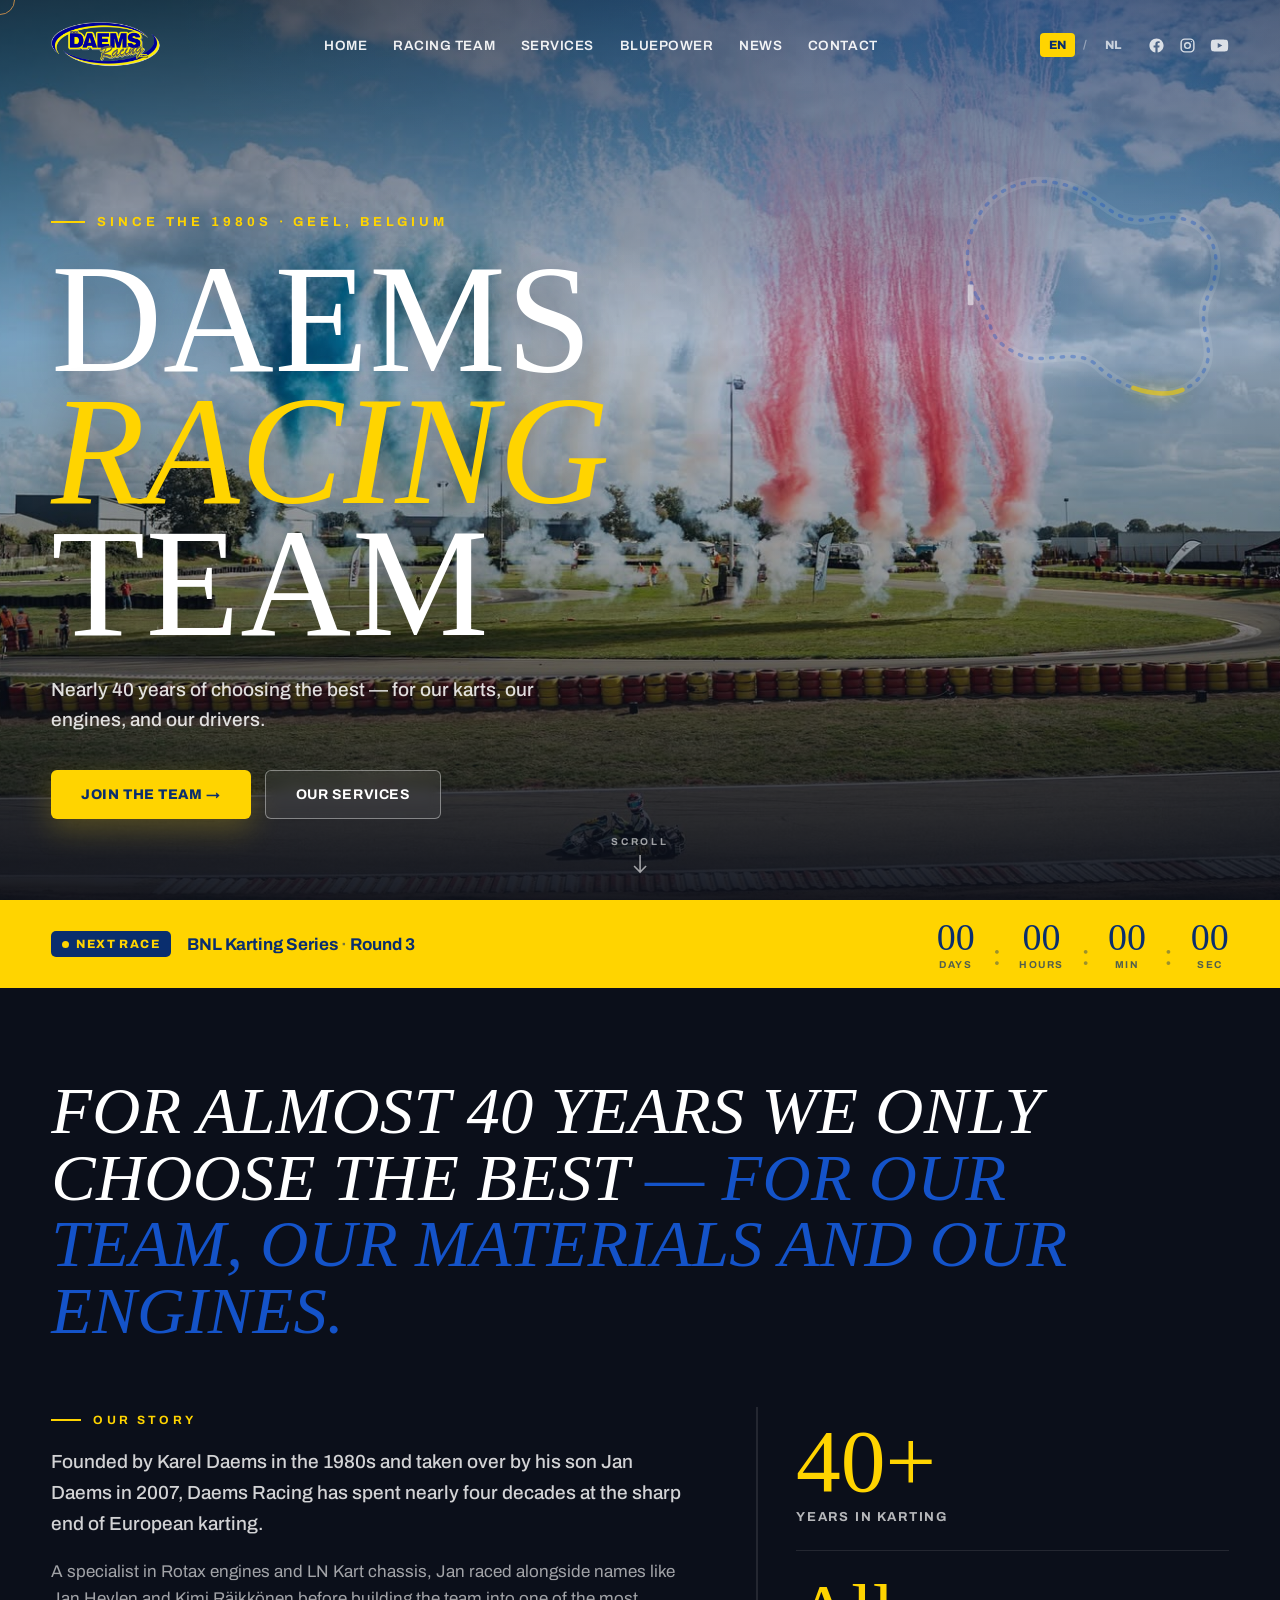
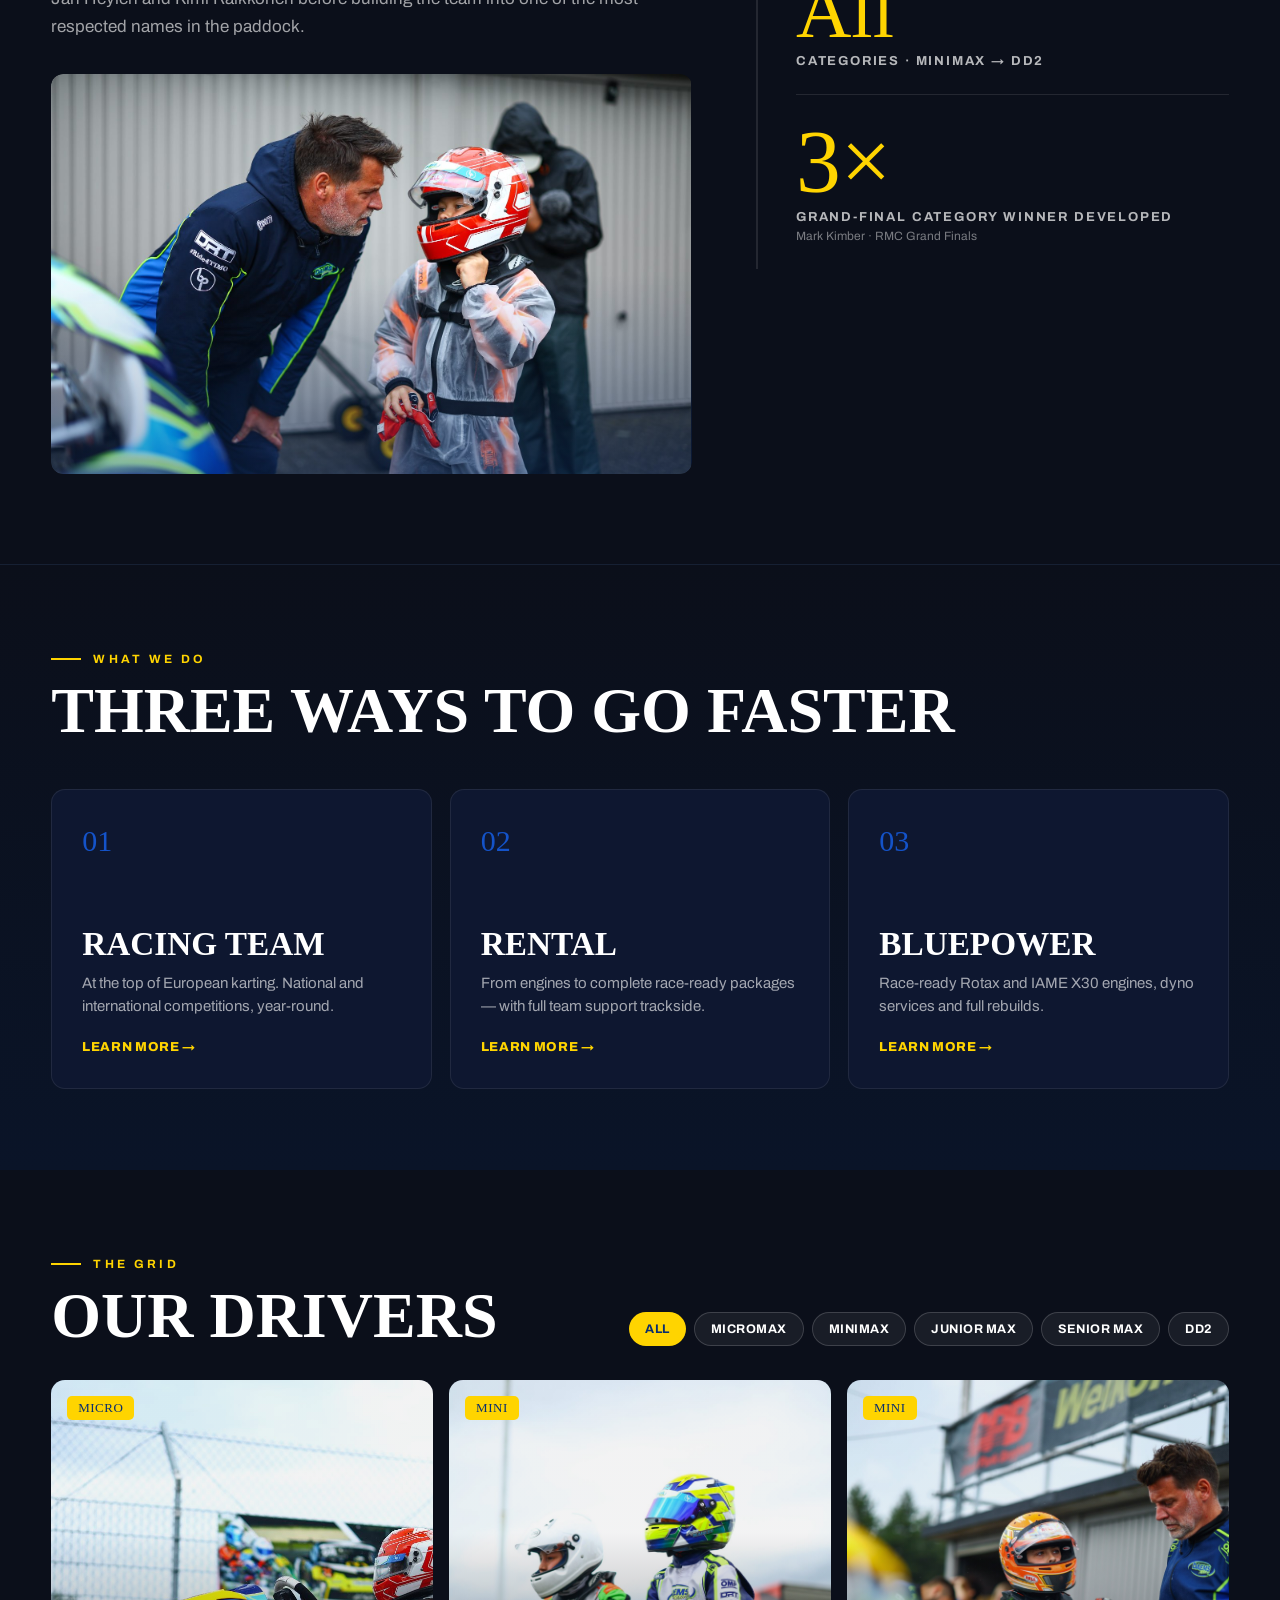
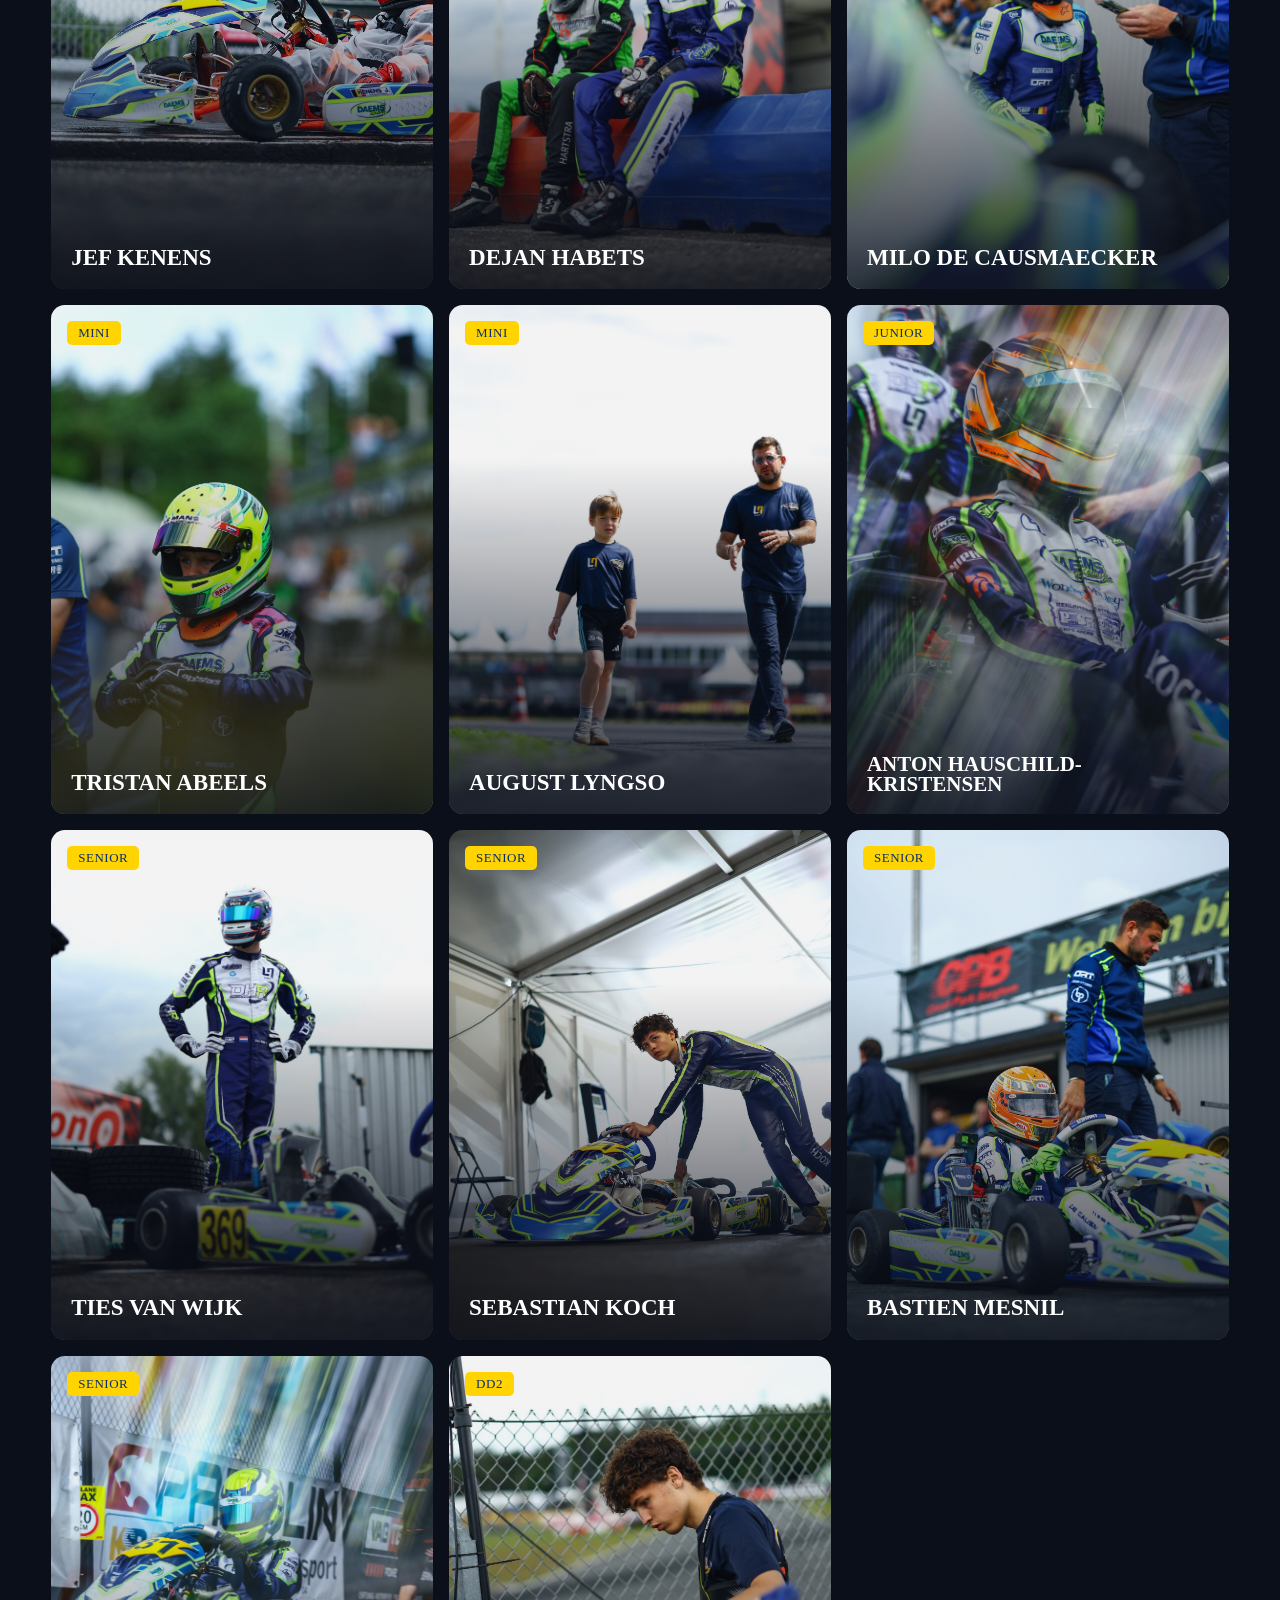
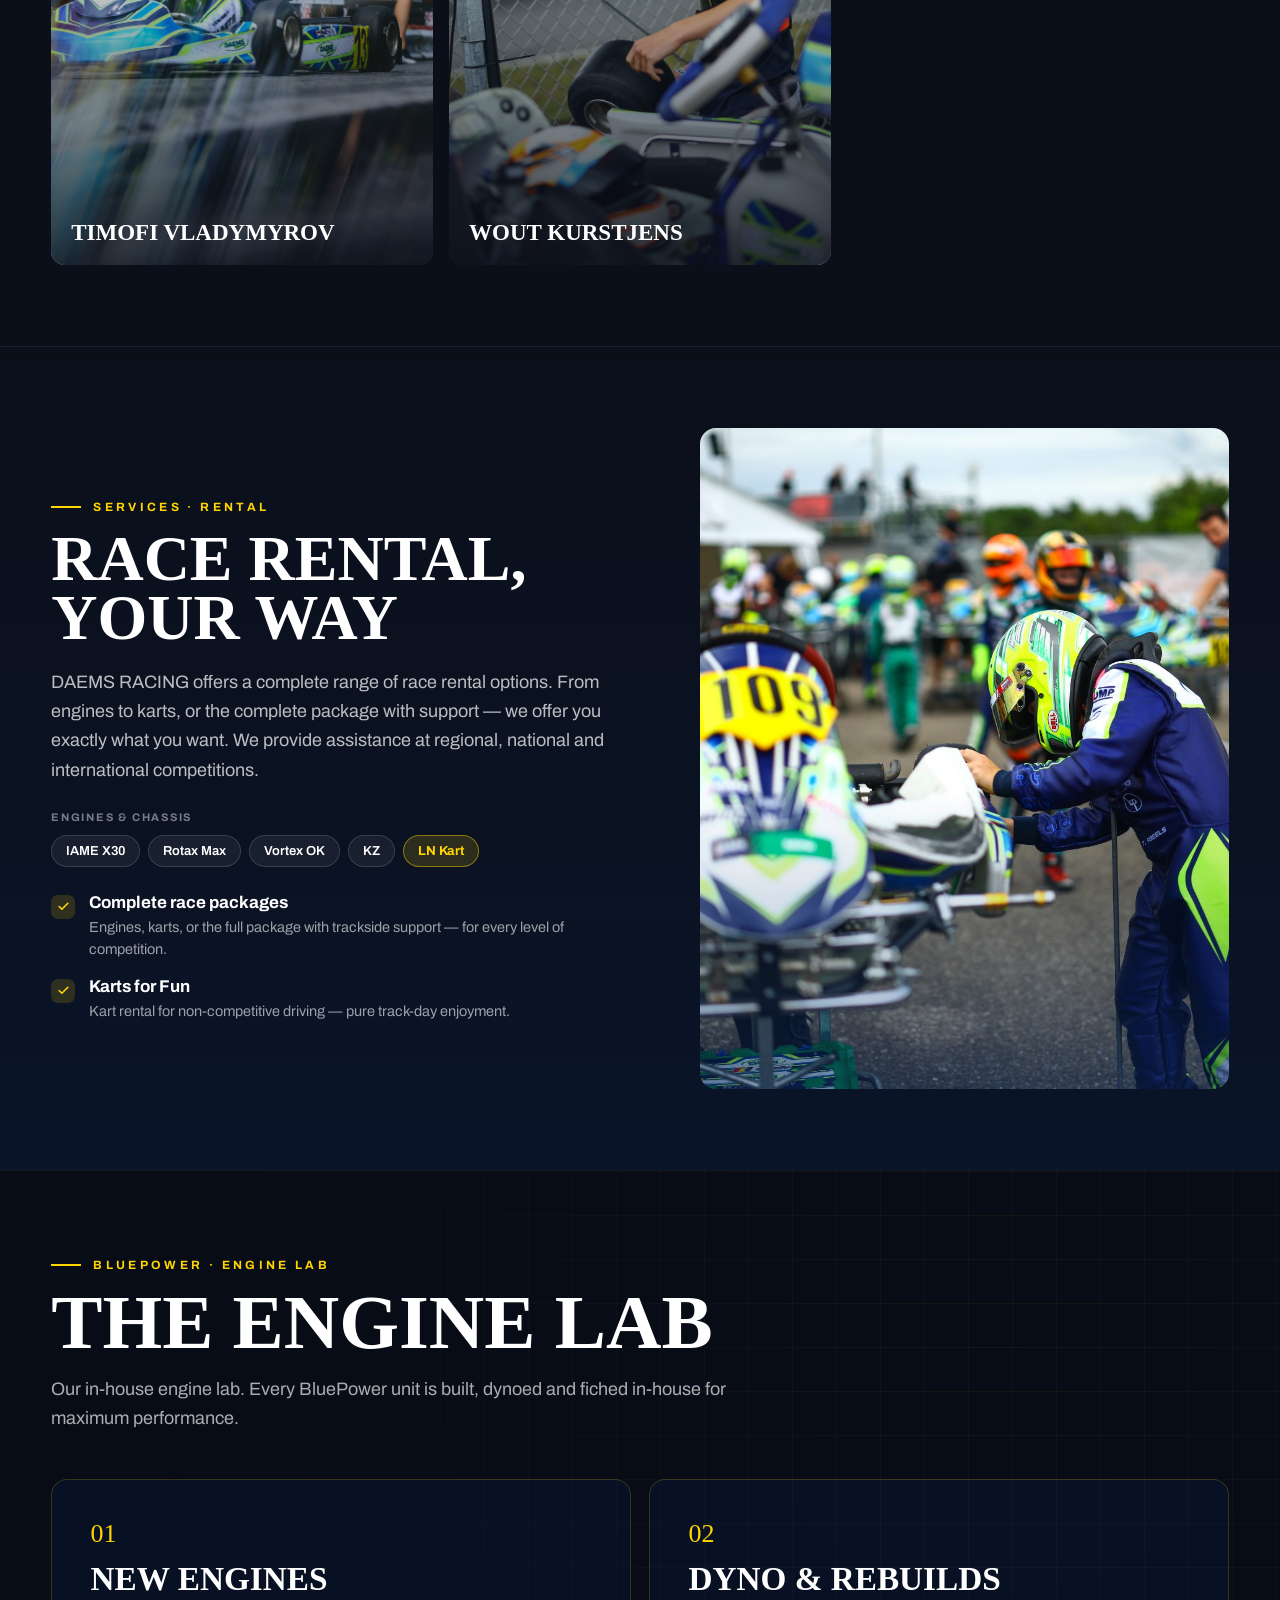
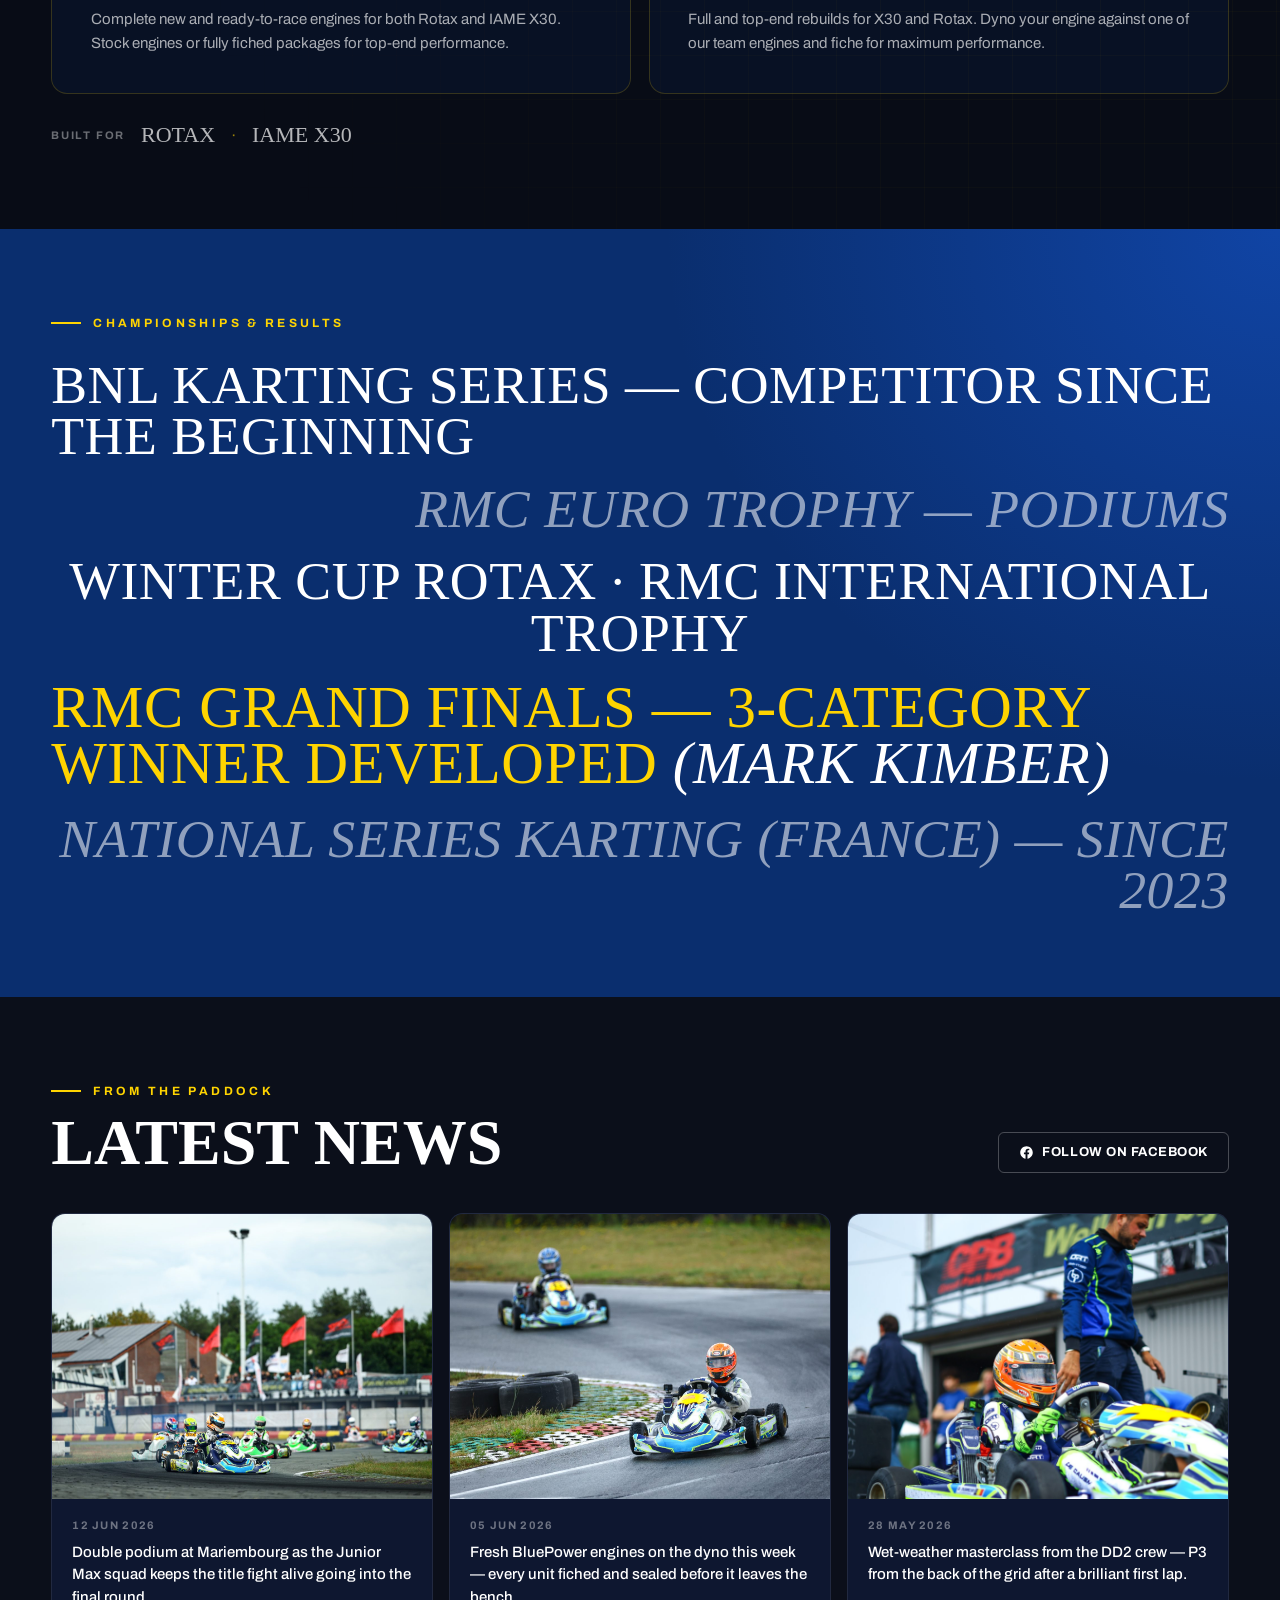
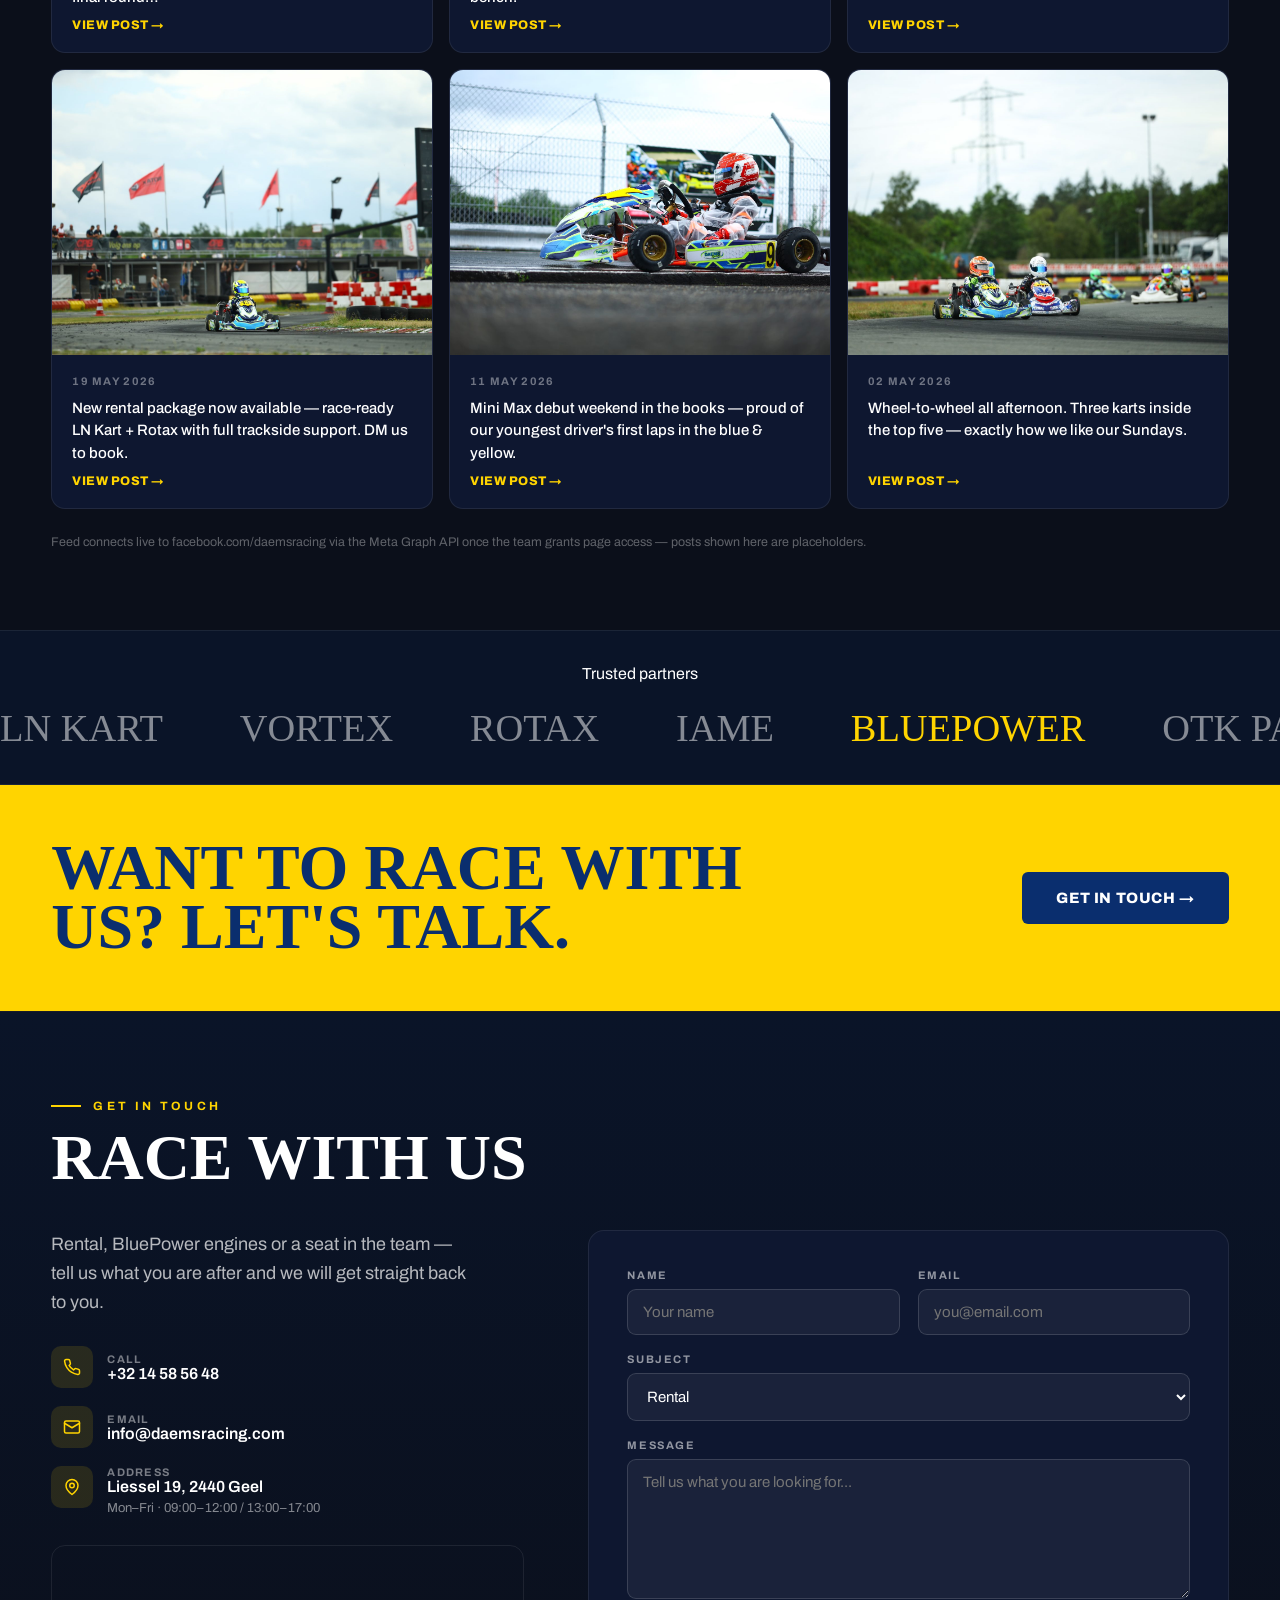
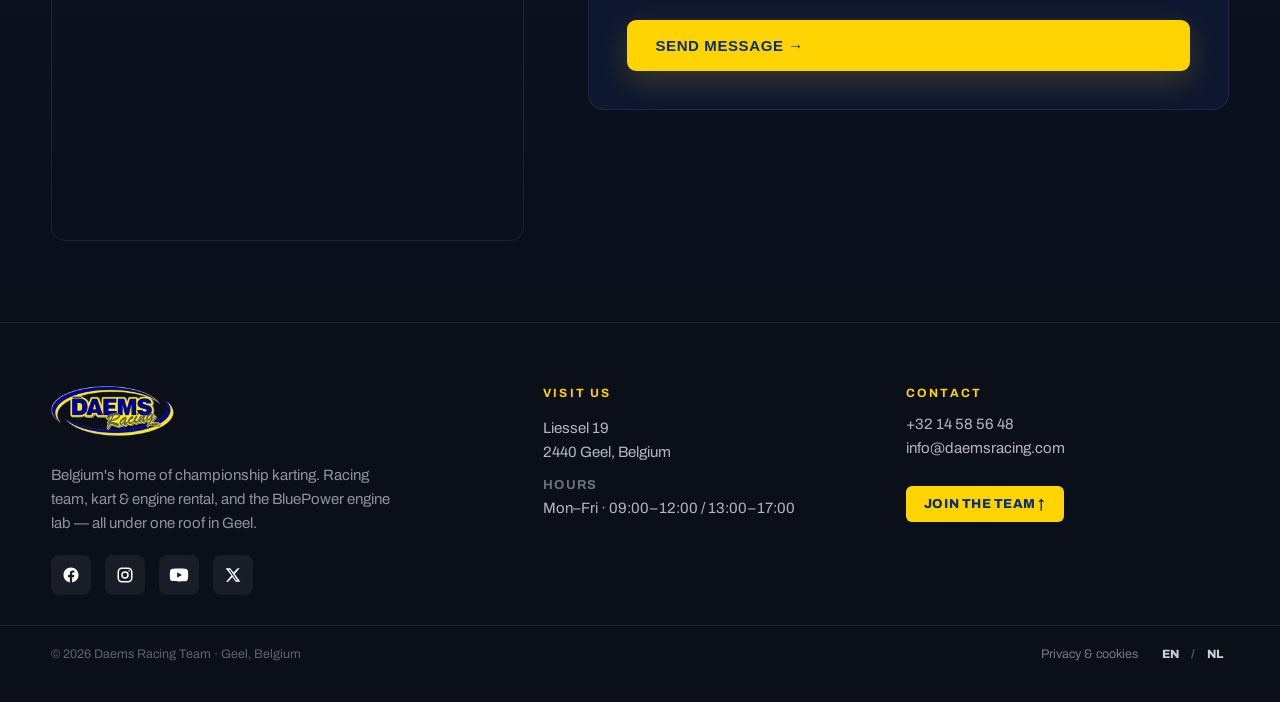
==== commit d3f19cee: "Add files via upload" ====
--- a/index.html
+++ b/index.html
@@ -70,10 +70,9 @@
   <!-- ============ HERO ============ -->
   <section class="dr-hero">
     <div id="dr-slides" class="dr-slides">
-      <div data-slide class="dr-slide" style="opacity:1;background-image:url('assets/img/uks4_p1_daems_26.jpg');background-position:center 35%;transform:scale(1.04);"></div>
-      <div data-slide class="dr-slide" style="opacity:0;background-image:url('assets/img/uks4_p1_daems_22.jpg');background-position:center;"></div>
-      <div data-slide class="dr-slide" style="opacity:0;background-image:url('assets/img/uks4_p1_daems_5.jpg');background-position:center;"></div>
-      <div data-slide class="dr-slide" style="opacity:0;background-image:url('assets/img/uks4_p1_daems_1.jpg');background-position:center 40%;"></div>
+      <div data-slide class="dr-slide" style="opacity:1;background-image:url('assets/img/hero-langlois.jpg');background-position:center 45%;transform:scale(1.04);"></div>
+      <div data-slide class="dr-slide" style="opacity:0;background-image:url('assets/img/hero-armsup.jpg');background-position:center 58%;"></div>
+      <div data-slide class="dr-slide" style="opacity:0;background-image:url('assets/img/hero-point.jpg');background-position:center 55%;"></div>
     </div>
     <!-- duotone / legibility overlay -->
     <div class="dr-hero-overlay-1"></div>
@@ -140,10 +139,14 @@
       <div>
         <div class="dr-eyebrow-row"><span class="dr-eyebrow-dash"></span><span data-i18n="about_eyebrow" class="dr-eyebrow">Our Story</span></div>
         <p data-i18n="about_p1" class="dr-body-text">Founded by <strong>Karel Daems</strong> in the 1980s and taken over by his son <strong>Jan Daems</strong> in 2007, Daems Racing has spent nearly four decades at the sharp end of European karting.</p>
-        <p data-i18n="about_p2" class="dr-body-text dr-body-text--muted">A specialist in <strong>Rotax</strong> engines and <strong>Tony Kart</strong> chassis, Jan raced alongside names like Jan Heylen and Kimi Räikkönen before building the team into one of the most respected names in the paddock.</p>
+        <p data-i18n="about_p2" class="dr-body-text dr-body-text--muted">A specialist in <strong>Rotax</strong> engines and <strong>LN Kart</strong> chassis, Jan raced alongside names like Jan Heylen and Kimi Räikkönen before building the team into one of the most respected names in the paddock.</p>
         <div class="dr-story-img">
-          <img src="assets/img/uks4_p1_daems_9.jpg" alt="Jan Daems coaching a young driver in the rain">
-          <div class="dr-story-img-overlay"></div>
+          <div style="position:relative;border-radius:12px;overflow:hidden;aspect-ratio:16/10;background:#0A2E6E;">
+            <video src="assets/daems-reel.mp4" autoplay muted loop playsinline
+                   poster="assets/img/uks4_p1_daems_9.jpg"
+                   style="width:100%;height:100%;object-fit:cover;display:block;"></video>
+            <div style="position:absolute;inset:0;background:linear-gradient(180deg,transparent 50%,rgba(10,46,110,.35));pointer-events:none;"></div>
+          </div>
         </div>
       </div>
       <div class="dr-stats">
@@ -330,7 +333,7 @@
               <span class="dr-tag">Rotax Max</span>
               <span class="dr-tag">Vortex OK</span>
               <span class="dr-tag">KZ</span>
-              <span class="dr-tag dr-tag--accent">Tony Kart</span>
+              <span class="dr-tag dr-tag--accent">LN Kart</span>
             </div>
           </div>
           <div class="dr-feature-list">
@@ -435,7 +438,7 @@
         <div class="dr-news-img"><img src="assets/img/uks4_p1_daems_24.jpg" alt="Track action"></div>
         <div class="dr-news-body">
           <span class="dr-news-date">19 May 2026</span>
-          <p class="dr-news-text">New rental package now available — race-ready Tony Kart + Rotax with full trackside support. DM us to book.</p>
+          <p class="dr-news-text">New rental package now available — race-ready LN Kart + Rotax with full trackside support. DM us to book.</p>
           <span data-i18n="view_post" class="dr-news-link">View post →</span>
         </div>
       </a>
@@ -464,7 +467,7 @@
     <div class="dr-partners-label"><span data-i18n="partners">Trusted partners</span></div>
     <div class="dr-marquee">
       <div class="dr-marquee-group">
-        <span class="dr-marquee-item">Tony Kart</span>
+        <span class="dr-marquee-item">LN Kart</span>
         <span class="dr-marquee-item">Vortex</span>
         <span class="dr-marquee-item">Rotax</span>
         <span class="dr-marquee-item">IAME</span>
@@ -472,7 +475,7 @@
         <span class="dr-marquee-item">OTK Parts</span>
       </div>
       <div class="dr-marquee-group" aria-hidden="true">
-        <span class="dr-marquee-item">Tony Kart</span>
+        <span class="dr-marquee-item">LN Kart</span>
         <span class="dr-marquee-item">Vortex</span>
         <span class="dr-marquee-item">Rotax</span>
         <span class="dr-marquee-item">IAME</span>
--- a/css/styles.css
+++ b/css/styles.css
@@ -0,0 +1,483 @@
+/* ============ RESET & GLOBALS ============ */
+*{box-sizing:border-box;}
+html{scroll-behavior:smooth;}
+body{
+  margin:0;
+  font-family:'Archivo',sans-serif;
+  background:#0B0F1A;
+  color:#fff;
+  overflow-x:hidden;
+  position:relative;
+}
+::selection{background:#FFD400;color:#0A2E6E;}
+img{max-width:100%;}
+
+/* ============ KEYFRAMES ============ */
+@keyframes dr-marquee{from{transform:translateX(0);}to{transform:translateX(-50%);}}
+@keyframes dr-bounce{0%,100%{transform:translateY(0);opacity:.9;}50%{transform:translateY(9px);opacity:.35;}}
+
+/* ============ CURSOR ============ */
+.dr-cursor{
+  position:fixed;top:0;left:0;width:30px;height:30px;
+  border:1.5px solid rgba(255,212,0,.8);border-radius:50%;
+  pointer-events:none;z-index:9999;
+  transform:translate(-100px,-100px);
+  transition:transform .12s ease-out,width .2s,height .2s,border-color .2s;
+  mix-blend-mode:difference;
+}
+.dr-cursor--active{width:46px;height:46px;border-color:rgba(255,212,0,1);}
+
+/* ============ HEADER ============ */
+#dr-header{
+  position:fixed;top:0;left:0;right:0;z-index:200;
+  display:flex;align-items:center;justify-content:space-between;
+  padding:22px clamp(22px,4vw,56px);
+  transition:padding .3s ease,background .3s ease,box-shadow .3s ease,backdrop-filter .3s ease;
+}
+#dr-header.dr-header--scrolled{
+  background:rgba(11,15,26,.88);
+  backdrop-filter:blur(14px);
+  box-shadow:0 1px 0 rgba(255,255,255,.06);
+  padding:13px clamp(22px,4vw,56px);
+}
+#dr-logo{height:46px;width:auto;display:block;transition:height .3s ease;}
+#dr-header.dr-header--scrolled #dr-logo{height:38px;}
+
+.dr-desktop-nav{display:flex;}
+.dr-main-nav{align-items:center;gap:clamp(14px,2vw,30px);}
+.dr-nav-link{
+  color:#fff;text-decoration:none;font-size:13.5px;font-weight:600;
+  letter-spacing:.04em;text-transform:uppercase;opacity:.92;
+  transition:opacity .2s,color .2s;
+}
+.dr-nav-link:hover{opacity:1;color:#FFD400;}
+.dr-icon-link{opacity:.8;display:flex;}
+.dr-icon-link:hover{opacity:1;color:#FFD400;}
+
+.dr-lang-group{align-items:center;gap:8px;font-size:12.5px;font-weight:700;letter-spacing:.06em;}
+.dr-social-group{align-items:center;gap:14px;}
+
+.dr-lang-btn{
+  border:none;cursor:pointer;font-family:'Archivo';font-weight:800;
+  transition:background .2s,color .2s,opacity .2s;
+}
+.dr-lang-group .dr-lang-btn{
+  background:transparent;color:#fff;padding:5px 9px;border-radius:4px;font-size:12px;opacity:.7;
+}
+.dr-lang-group .dr-lang-btn--active{background:#FFD400;color:#0A2E6E;opacity:1;}
+
+.dr-burger{
+  display:none;flex-direction:column;gap:5px;background:none;border:none;cursor:pointer;padding:6px;
+}
+.dr-burger span{width:26px;height:2.5px;background:#fff;display:block;}
+.dr-burger-accent{width:18px;background:#FFD400;}
+
+/* ============ MOBILE MENU ============ */
+.dr-mobile-menu{
+  position:fixed;inset:0;z-index:300;
+  background:linear-gradient(160deg,#0A2E6E,#0B0F1A);
+  display:none;flex-direction:column;
+  padding:30px clamp(22px,6vw,48px);
+}
+.dr-mobile-menu--open{display:flex;}
+.dr-menu-close{background:none;border:none;color:#fff;font-size:34px;line-height:1;cursor:pointer;font-family:'Archivo';}
+.dr-mobile-nav{display:flex;flex-direction:column;gap:6px;margin-top:42px;}
+.dr-mobile-link{
+  color:#fff;text-decoration:none;font-family:'Anton';font-size:38px;
+  text-transform:uppercase;letter-spacing:.01em;padding:8px 0;
+  border-bottom:1px solid rgba(255,255,255,.08);
+}
+.dr-mobile-lang{margin-top:auto;display:flex;align-items:center;gap:16px;font-weight:800;letter-spacing:.06em;}
+.dr-mobile-lang .dr-lang-btn{padding:9px 16px;border-radius:5px;}
+.dr-lang-btn--solid{background:#FFD400;color:#0A2E6E;}
+.dr-lang-btn--ghost{background:rgba(255,255,255,.1);color:#fff;}
+
+body.dr-no-scroll{overflow:hidden;}
+
+/* ============ HERO ============ */
+.dr-hero{
+  position:relative;min-height:100svh;display:flex;align-items:flex-end;overflow:hidden;
+}
+.dr-slides{position:absolute;inset:0;}
+.dr-slide{position:absolute;inset:0;background-size:cover;transition:opacity 1.3s ease;}
+
+.dr-hero-overlay-1{
+  position:absolute;inset:0;
+  background:linear-gradient(180deg,rgba(11,15,26,.72) 0%,rgba(10,46,110,.30) 38%,rgba(11,15,26,.40) 62%,rgba(11,15,26,.94) 100%);
+}
+.dr-hero-overlay-2{
+  position:absolute;inset:0;
+  background:radial-gradient(120% 80% at 80% 0%,rgba(20,83,201,.40),transparent 55%);
+  mix-blend-mode:screen;
+}
+
+.dr-circuit{
+  position:absolute;top:clamp(78px,11vh,138px);right:clamp(-34px,2vw,48px);
+  width:clamp(190px,27vw,360px);height:auto;opacity:.62;pointer-events:none;overflow:visible;
+}
+.dr-circuit-trace{filter:drop-shadow(0 0 8px rgba(255,212,0,.9));}
+
+.dr-hero-pad{
+  position:relative;z-index:5;width:100%;max-width:1320px;margin:0 auto;
+  padding:0 clamp(22px,4vw,56px) clamp(60px,9vh,110px);
+}
+
+.dr-eyebrow-row{display:inline-flex;align-items:center;gap:12px;margin-bottom:16px;}
+.dr-eyebrow-dash{width:30px;height:2px;background:#FFD400;display:block;flex-shrink:0;}
+.dr-eyebrow{font-size:12px;font-weight:700;letter-spacing:.28em;text-transform:uppercase;color:#FFD400;}
+
+.dr-hero-content .dr-eyebrow-row{margin-bottom:24px;}
+.dr-hero-content .dr-eyebrow-dash{width:34px;}
+.dr-hero-content .dr-eyebrow{font-size:clamp(11px,1.1vw,13px);letter-spacing:.3em;}
+
+.dr-about-layout > div:first-child > .dr-eyebrow-row{margin-bottom:20px;}
+
+.dr-hero-title{
+  margin:0;font-family:'Anton';font-weight:400;text-transform:uppercase;
+  line-height:.86;letter-spacing:.005em;font-size:clamp(58px,12vw,176px);
+  text-shadow:0 8px 40px rgba(0,0,0,.4);
+}
+.dr-hero-sub{
+  max-width:560px;margin:26px 0 0;font-size:clamp(15px,1.5vw,19px);
+  line-height:1.55;color:rgba(255,255,255,.86);font-weight:500;
+}
+
+.dr-cta-row{display:flex;gap:14px;flex-wrap:wrap;}
+.dr-hero-ctas{margin-top:36px;}
+.dr-cta-banner-row{align-items:center;justify-content:space-between;gap:30px;}
+
+/* ============ BUTTONS ============ */
+.dr-btn-yellow{
+  display:inline-flex;align-items:center;gap:10px;
+  background:#FFD400;color:#0A2E6E;text-decoration:none;
+  font-weight:800;letter-spacing:.04em;text-transform:uppercase;font-size:14px;
+  padding:16px 30px;border-radius:6px;
+  transition:transform .2s ease,box-shadow .2s ease;
+  box-shadow:0 10px 30px rgba(255,212,0,.22);
+}
+.dr-btn-yellow:hover{transform:translateY(-3px);box-shadow:0 16px 40px rgba(255,212,0,.35);}
+
+.dr-btn-outline{
+  display:inline-flex;align-items:center;gap:10px;
+  background:rgba(255,255,255,.06);color:#fff;text-decoration:none;
+  font-weight:700;letter-spacing:.04em;text-transform:uppercase;font-size:14px;
+  padding:16px 30px;border-radius:6px;border:1.5px solid rgba(255,255,255,.4);
+  backdrop-filter:blur(6px);
+  transition:background .2s,border-color .2s;
+}
+.dr-btn-outline:hover{background:rgba(255,255,255,.16);border-color:#fff;}
+
+.dr-btn-outline--news{
+  background:transparent;gap:8px;font-size:13px;font-weight:700;
+  border:1.5px solid rgba(255,255,255,.25);padding:12px 20px;backdrop-filter:none;
+}
+
+.dr-btn-blue{
+  display:inline-flex;align-items:center;gap:10px;
+  background:#0A2E6E;color:#fff;text-decoration:none;
+  font-weight:800;letter-spacing:.04em;text-transform:uppercase;font-size:15px;
+  padding:18px 34px;border-radius:6px;flex-shrink:0;
+  transition:transform .2s,box-shadow .2s;
+}
+.dr-btn-blue:hover{transform:translateY(-3px);box-shadow:0 16px 40px rgba(10,46,110,.4);}
+
+.dr-btn-yellow--submit{
+  border:none;font-size:15px;padding:17px 28px;border-radius:9px;cursor:pointer;
+  box-shadow:0 10px 30px rgba(255,212,0,.18);
+}
+
+/* ============ SCROLL INDICATOR ============ */
+.dr-scrollind{
+  position:absolute;bottom:26px;left:50%;transform:translateX(-50%);z-index:5;
+  display:flex;flex-direction:column;align-items:center;gap:7px;
+  animation:dr-bounce 2s ease-in-out infinite;
+}
+.dr-scroll-label{font-size:10px;letter-spacing:.28em;text-transform:uppercase;color:rgba(255,255,255,.6);font-weight:700;}
+
+/* ============ COUNTDOWN RIBBON ============ */
+.dr-countdown-ribbon{background:#FFD400;color:#0A2E6E;}
+.dr-countdown-inner{
+  max-width:1320px;margin:0 auto;padding-top:18px;padding-bottom:18px;
+  display:flex;align-items:center;justify-content:space-between;gap:20px;flex-wrap:wrap;
+}
+.dr-countdown-label-group{display:flex;align-items:center;gap:16px;min-width:0;}
+.dr-next-race-badge{
+  display:inline-flex;align-items:center;gap:7px;font-weight:800;font-size:12px;
+  letter-spacing:.12em;text-transform:uppercase;background:#0A2E6E;color:#FFD400;
+  padding:6px 11px;border-radius:5px;flex-shrink:0;
+}
+.dr-dot{width:7px;height:7px;border-radius:50%;background:#FFD400;display:inline-block;}
+.dr-race-name{font-weight:700;font-size:clamp(14px,1.5vw,17px);}
+.dr-countdown{display:flex;align-items:flex-end;gap:clamp(10px,1.4vw,20px);font-family:'Anton';}
+.dr-cd-block{text-align:center;}
+.dr-cd-num{font-size:clamp(26px,3vw,38px);line-height:1;}
+.dr-cd-label{font-family:'Archivo';font-size:10px;font-weight:700;letter-spacing:.14em;text-transform:uppercase;opacity:.7;margin-top:3px;}
+.dr-cd-sep{font-size:clamp(22px,2.6vw,32px);opacity:.4;line-height:1;}
+
+/* ============ SECTION LAYOUT HELPERS ============ */
+.dr-sec-pad{padding-left:clamp(22px,4vw,56px);padding-right:clamp(22px,4vw,56px);}
+.dr-section{max-width:1320px;margin:0 auto;padding-top:clamp(70px,9vh,120px);padding-bottom:clamp(70px,9vh,120px);}
+#about.dr-section{padding-top:clamp(70px,10vh,130px);padding-bottom:clamp(70px,10vh,130px);}
+
+.dr-band{background:linear-gradient(180deg,#0B0F1A,#0A1428);border-top:1px solid rgba(255,255,255,.05);}
+
+.dr-section-head{display:flex;align-items:flex-end;justify-content:space-between;gap:24px;flex-wrap:wrap;margin-bottom:48px;}
+#team .dr-section-head{margin-bottom:34px;}
+
+.dr-h2{margin:0;font-family:'Anton';text-transform:uppercase;font-size:clamp(34px,5vw,68px);line-height:.92;}
+.dr-h2--tight{margin:0 0 20px;font-size:clamp(34px,5vw,64px);}
+.dr-h2--xl{margin:0 0 18px;font-size:clamp(38px,6vw,84px);line-height:.9;}
+
+.dr-grid-3{display:grid;gap:18px;}
+.dr-three-col{grid-template-columns:repeat(3,1fr);}
+.dr-bluepower-cards{grid-template-columns:1fr 1fr;}
+.dr-form-row{grid-template-columns:1fr 1fr;}
+
+.dr-about-grid{display:grid;gap:clamp(30px,5vw,72px);align-items:start;}
+.dr-about-layout{grid-template-columns:1.15fr .85fr;}
+.dr-services-layout{grid-template-columns:1.05fr .95fr;align-items:center;gap:clamp(30px,5vw,68px);}
+.dr-contact-layout{grid-template-columns:.85fr 1.15fr;gap:clamp(30px,5vw,64px);}
+
+.dr-body-text{margin:0 0 18px;font-size:clamp(16px,1.5vw,19px);line-height:1.62;color:rgba(255,255,255,.82);font-weight:500;}
+.dr-body-text--muted{margin:0;font-size:clamp(15px,1.4vw,17px);line-height:1.62;color:rgba(255,255,255,.62);font-weight:400;}
+.dr-body-text--wide{margin:0 0 26px;font-size:clamp(15px,1.5vw,18px);line-height:1.62;color:rgba(255,255,255,.72);max-width:560px;font-weight:400;}
+#bluepower .dr-body-text--wide{margin:0;max-width:none;color:rgba(255,255,255,.66);}
+
+/* ============ ABOUT ============ */
+.dr-quote{
+  margin:0 0 clamp(50px,7vh,90px);max-width:1050px;
+  font-family:'Anton';font-weight:400;font-style:italic;text-transform:uppercase;
+  line-height:1.0;font-size:clamp(30px,5.2vw,76px);letter-spacing:.005em;
+}
+.dr-quote-main{color:#fff;}
+.dr-quote-accent{color:#1453C9;}
+
+.dr-story-img{position:relative;margin-top:34px;border-radius:12px;overflow:hidden;aspect-ratio:16/10;}
+.dr-story-img img{width:100%;height:100%;object-fit:cover;display:block;}
+.dr-story-img-overlay{position:absolute;inset:0;background:linear-gradient(180deg,transparent 50%,rgba(10,46,110,.35));}
+
+.dr-stats{display:flex;flex-direction:column;gap:0;border-left:2px solid rgba(255,255,255,.1);padding-left:clamp(22px,3vw,40px);}
+.dr-stat-block{padding:14px 0 26px;}
+.dr-stat-block--bordered{padding:26px 0;border-top:1px solid rgba(255,255,255,.1);}
+.dr-stat-num{font-family:'Anton';color:#FFD400;font-size:clamp(54px,7vw,96px);line-height:.9;}
+.dr-stat-num--sm{font-size:clamp(46px,6vw,80px);}
+.dr-stat-label{font-size:13px;font-weight:700;letter-spacing:.14em;text-transform:uppercase;color:rgba(255,255,255,.7);margin-top:8px;}
+.dr-stat-subnote{font-size:12px;color:rgba(255,255,255,.45);margin-top:5px;}
+
+/* ============ WHAT WE DO / CARDS ============ */
+.dr-card{
+  text-decoration:none;color:#fff;background:#0E1730;
+  border:1px solid rgba(255,255,255,.08);border-radius:14px;
+  padding:34px 30px;display:flex;flex-direction:column;min-height:300px;
+  transition:transform .25s ease,border-color .25s ease,background .25s ease;
+}
+.dr-card:hover{transform:translateY(-6px);border-color:rgba(255,212,0,.5);background:#11203f;}
+.dr-card-num{font-family:'Anton';color:#1453C9;font-size:30px;}
+.dr-card-title{margin:auto 0 12px;font-family:'Anton';text-transform:uppercase;font-size:clamp(26px,2.6vw,38px);line-height:.96;}
+.dr-card-desc{margin:0 0 22px;font-size:15px;line-height:1.55;color:rgba(255,255,255,.62);}
+.dr-card-link{font-size:13px;font-weight:800;letter-spacing:.05em;text-transform:uppercase;color:#FFD400;}
+
+/* ============ DRIVERS ============ */
+.dr-filters{display:flex;flex-wrap:wrap;gap:8px;}
+.dr-filter-btn{
+  background:rgba(255,255,255,.06);color:#fff;border:1px solid rgba(255,255,255,.16);
+  font-family:'Archivo';font-weight:700;font-size:12.5px;letter-spacing:.04em;text-transform:uppercase;
+  padding:9px 16px;border-radius:30px;cursor:pointer;transition:all .2s;
+}
+.dr-filter-btn--active{background:#FFD400;color:#0A2E6E;border:none;}
+
+.dr-drivers-grid{display:grid;grid-template-columns:repeat(3,1fr);gap:16px;}
+.dr-driver-card{position:relative;border-radius:14px;overflow:hidden;aspect-ratio:3/4;background:#0E1730;cursor:pointer;}
+.dr-driver-img{position:absolute;inset:0;width:100%;height:100%;object-fit:cover;transition:transform .5s ease;}
+.dr-driver-shade{position:absolute;inset:0;background:linear-gradient(180deg,rgba(11,15,26,.05) 30%,rgba(11,15,26,.85));}
+.dr-driver-badge{
+  position:absolute;top:16px;left:16px;font-family:'Anton';background:#FFD400;color:#0A2E6E;
+  font-size:13px;letter-spacing:.04em;padding:4px 11px;border-radius:5px;text-transform:uppercase;
+}
+.dr-driver-info{position:absolute;left:0;right:0;bottom:0;padding:20px;}
+.dr-driver-name{margin:0;font-family:'Anton';text-transform:uppercase;font-size:23px;line-height:.97;overflow-wrap:break-word;}
+.dr-driver-name--sm{font-size:21px;}
+.dr-driver-reveal{overflow:hidden;max-height:0;opacity:0;transition:max-height .35s ease,opacity .35s ease;}
+.dr-driver-result{margin:8px 0 0;font-size:12px;font-weight:700;letter-spacing:.08em;text-transform:uppercase;color:#FFD400;}
+
+.dr-driver-card:hover .dr-driver-img{transform:scale(1.07);}
+.dr-driver-card:hover .dr-driver-reveal{max-height:60px;opacity:1;}
+
+/* ============ SERVICES / RENTAL ============ */
+.dr-tag-group{margin-bottom:26px;}
+.dr-tag-label{display:block;font-size:11px;font-weight:700;letter-spacing:.16em;text-transform:uppercase;color:rgba(255,255,255,.45);margin-bottom:12px;}
+.dr-tags{display:flex;flex-wrap:wrap;gap:8px;}
+.dr-tag{padding:8px 14px;border-radius:30px;background:rgba(255,255,255,.06);border:1px solid rgba(255,255,255,.14);font-size:13px;font-weight:600;color:#fff;}
+.dr-tag--accent{background:rgba(255,212,0,.14);border-color:rgba(255,212,0,.45);font-weight:700;color:#FFD400;}
+
+.dr-feature-list{display:flex;flex-direction:column;gap:16px;}
+.dr-feature{display:flex;gap:14px;align-items:flex-start;}
+.dr-feature-icon{
+  width:24px;height:24px;border-radius:7px;background:rgba(255,212,0,.15);color:#FFD400;
+  display:flex;align-items:center;justify-content:center;flex-shrink:0;margin-top:2px;
+}
+.dr-feature-title{margin:0 0 4px;font-size:17px;font-weight:700;color:#fff;}
+.dr-feature-desc{margin:0;font-size:14.5px;line-height:1.55;color:rgba(255,255,255,.6);}
+
+.dr-services-img{position:relative;border-radius:16px;overflow:hidden;aspect-ratio:4/5;}
+.dr-services-img img{width:100%;height:100%;object-fit:cover;display:block;}
+.dr-services-img-overlay{position:absolute;inset:0;background:linear-gradient(180deg,transparent 55%,rgba(10,46,110,.4));}
+
+/* ============ BLUEPOWER ============ */
+.dr-bluepower{position:relative;background:#080C16;overflow:hidden;border-top:1px solid rgba(255,255,255,.05);}
+.dr-bluepower-grid{
+  position:absolute;inset:0;
+  background-image:linear-gradient(rgba(255,212,0,.05) 1px,transparent 1px),linear-gradient(90deg,rgba(255,212,0,.05) 1px,transparent 1px);
+  background-size:44px 44px;
+  -webkit-mask-image:radial-gradient(circle at 78% 22%,#000,transparent 78%);
+  mask-image:radial-gradient(circle at 78% 22%,#000,transparent 78%);
+}
+.dr-bluepower-inner{position:relative;}
+.dr-bluepower-intro{max-width:700px;margin-bottom:46px;}
+.dr-bp-card{background:rgba(20,83,201,.08);border:1px solid rgba(255,212,0,.18);border-radius:16px;padding:clamp(28px,3vw,40px);}
+.dr-bp-num{font-family:'Anton';color:#FFD400;font-size:26px;}
+.dr-bp-title{margin:14px 0 12px;font-family:'Anton';text-transform:uppercase;font-size:clamp(24px,2.6vw,36px);line-height:.96;}
+.dr-bp-desc{margin:0;font-size:15px;line-height:1.6;color:rgba(255,255,255,.66);}
+.dr-built-for{display:flex;align-items:center;gap:16px;margin-top:28px;flex-wrap:wrap;}
+.dr-built-for-label{font-size:11px;font-weight:700;letter-spacing:.16em;text-transform:uppercase;color:rgba(255,255,255,.4);}
+.dr-built-for-name{font-family:'Anton';font-size:22px;color:rgba(255,255,255,.7);text-transform:uppercase;}
+.dr-built-for-sep{color:rgba(255,212,0,.6);}
+
+/* ============ CHAMPIONSHIPS ============ */
+.dr-champions{background:#0A2E6E;position:relative;overflow:hidden;}
+.dr-champions-glow{position:absolute;inset:0;background:radial-gradient(80% 120% at 100% 0%,rgba(20,83,201,.6),transparent 60%);}
+.dr-champions-inner{position:relative;}
+.dr-champions-eyebrow{margin-bottom:30px;}
+.dr-champ-list{display:flex;flex-direction:column;gap:clamp(12px,2.4vh,26px);}
+.dr-champ{
+  text-decoration:none;color:#fff;font-family:'Anton';text-transform:uppercase;
+  font-size:clamp(24px,4.2vw,60px);line-height:.95;letter-spacing:.01em;
+  transition:color .2s,transform .2s;
+}
+.dr-champ:hover{color:#FFD400;transform:translateX(8px);}
+.dr-champ--left{align-self:flex-start;}
+.dr-champ--right{align-self:flex-end;text-align:right;}
+.dr-champ--center{align-self:center;text-align:center;}
+.dr-champ--muted{color:rgba(255,255,255,.55);font-style:italic;}
+.dr-champ--accent{color:#FFD400;font-size:clamp(26px,4.6vw,66px);}
+.dr-champ-note{font-style:italic;color:#fff;}
+
+/* ============ NEWS ============ */
+.dr-news-head{display:flex;align-items:flex-end;justify-content:space-between;gap:24px;margin-bottom:40px;flex-wrap:wrap;}
+.dr-news-grid{display:grid;grid-template-columns:repeat(3,1fr);gap:16px;}
+.dr-news-card{
+  text-decoration:none;color:#fff;background:#0E1730;border:1px solid rgba(255,255,255,.08);
+  border-radius:14px;overflow:hidden;display:flex;flex-direction:column;
+  transition:transform .25s,border-color .25s;
+}
+.dr-news-card:hover{transform:translateY(-6px);border-color:rgba(255,212,0,.45);}
+.dr-news-img{aspect-ratio:4/3;overflow:hidden;}
+.dr-news-img img{width:100%;height:100%;object-fit:cover;display:block;}
+.dr-news-body{padding:20px;display:flex;flex-direction:column;gap:10px;flex:1;}
+.dr-news-date{font-size:11px;font-weight:700;letter-spacing:.12em;text-transform:uppercase;color:rgba(255,255,255,.4);}
+.dr-news-text{margin:0;font-size:15px;line-height:1.5;font-weight:500;}
+.dr-news-link{margin-top:auto;font-size:12.5px;font-weight:800;letter-spacing:.04em;text-transform:uppercase;color:#FFD400;}
+.dr-news-note{margin:26px 0 0;font-size:12.5px;color:rgba(255,255,255,.35);}
+
+/* ============ PARTNERS MARQUEE ============ */
+.dr-partners{border-top:1px solid rgba(255,255,255,.07);border-bottom:1px solid rgba(255,255,255,.07);background:#0A1428;padding:34px 0;overflow:hidden;}
+.dr-partners-label{text-align:center;margin-bottom:24px;}
+.dr-marquee{display:flex;width:max-content;animation:dr-marquee 28s linear infinite;}
+.dr-marquee-group{display:flex;align-items:center;gap:clamp(40px,6vw,90px);padding-right:clamp(40px,6vw,90px);}
+.dr-marquee-item{font-family:'Anton';font-size:clamp(26px,3vw,42px);color:rgba(255,255,255,.5);text-transform:uppercase;}
+.dr-marquee-item--accent{color:#FFD400;}
+
+/* ============ CTA BANNER ============ */
+.dr-cta-banner{background:#FFD400;}
+.dr-cta-banner-row{max-width:1320px;margin:0 auto;padding-top:clamp(46px,6vh,72px);padding-bottom:clamp(46px,6vh,72px);}
+.dr-cta-banner-title{margin:0;font-family:'Anton';text-transform:uppercase;color:#0A2E6E;font-size:clamp(32px,5vw,68px);line-height:.92;max-width:760px;}
+
+/* ============ CONTACT ============ */
+.dr-contact-section{background:linear-gradient(180deg,#0A1428,#0B0F1A);border-top:1px solid rgba(255,255,255,.05);}
+.dr-contact-title{margin:0 0 42px;max-width:780px;}
+.dr-contact-intro{margin:0 0 30px;font-size:clamp(15px,1.5vw,18px);line-height:1.6;color:rgba(255,255,255,.7);max-width:420px;}
+
+.dr-contact-info{display:flex;flex-direction:column;gap:18px;margin-bottom:30px;}
+.dr-contact-item{display:flex;align-items:center;gap:14px;text-decoration:none;color:#fff;}
+.dr-contact-item--address{align-items:flex-start;}
+.dr-contact-icon{width:42px;height:42px;border-radius:10px;background:rgba(255,212,0,.12);color:#FFD400;display:flex;align-items:center;justify-content:center;flex-shrink:0;}
+.dr-contact-label{display:block;font-size:11px;font-weight:700;letter-spacing:.12em;text-transform:uppercase;color:rgba(255,255,255,.45);}
+.dr-contact-value{font-size:16px;font-weight:600;}
+.dr-contact-hours{display:block;margin-top:6px;font-size:13px;color:rgba(255,255,255,.5);}
+
+.dr-map{border-radius:14px;overflow:hidden;border:1px solid rgba(255,255,255,.08);aspect-ratio:16/10;}
+.dr-map iframe{filter:invert(.92) hue-rotate(180deg) contrast(.92) saturate(.7);}
+
+.dr-contact-form{background:#0E1730;border:1px solid rgba(255,255,255,.08);border-radius:16px;padding:clamp(22px,3vw,38px);display:flex;flex-direction:column;gap:18px;}
+.dr-field-label{display:block;font-size:11px;font-weight:700;letter-spacing:.14em;text-transform:uppercase;color:rgba(255,255,255,.55);margin-bottom:8px;}
+.dr-field{
+  width:100%;background:rgba(255,255,255,.05);border:1px solid rgba(255,255,255,.14);
+  border-radius:9px;padding:14px 15px;color:#fff;font-family:'Archivo';font-size:15px;
+  outline:none;box-sizing:border-box;transition:border-color .2s,background .2s;
+}
+.dr-field:focus{border-color:rgba(255,212,0,.7);background:rgba(255,255,255,.08);}
+select.dr-field{cursor:pointer;}
+.dr-field--textarea{resize:vertical;min-height:140px;}
+.dr-field option{background:#0B0F1A;color:#fff;}
+
+/* ============ FOOTER ============ */
+.dr-footer{background:#0B0F1A;border-top:1px solid rgba(255,255,255,.07);}
+.dr-foot-top{max-width:1320px;margin:0 auto;padding-top:clamp(56px,7vh,90px);padding-bottom:30px;display:grid;grid-template-columns:1.4fr 1fr 1fr;gap:40px;}
+.dr-foot-bottom{max-width:1320px;margin:0 auto;padding-top:20px;padding-bottom:40px;border-top:1px solid rgba(255,255,255,.07);display:flex;align-items:center;justify-content:space-between;gap:16px;flex-wrap:wrap;}
+
+.dr-foot-logo{height:52px;margin-bottom:22px;}
+.dr-foot-tagline{margin:0 0 20px;max-width:340px;font-size:15px;line-height:1.6;color:rgba(255,255,255,.55);}
+.dr-foot-socials{display:flex;gap:14px;}
+.dr-social{
+  width:40px;height:40px;border-radius:8px;background:rgba(255,255,255,.06);
+  display:flex;align-items:center;justify-content:center;color:#fff;
+  transition:background .2s,color .2s;
+}
+.dr-social:hover{background:#FFD400;color:#0A2E6E;}
+
+.dr-foot-heading{margin:0 0 16px;font-size:12px;font-weight:700;letter-spacing:.18em;text-transform:uppercase;color:#FFD400;}
+.dr-foot-text{margin:0 0 6px;font-size:15px;line-height:1.6;color:rgba(255,255,255,.7);}
+.dr-foot-text--tight{margin:4px 0 0;}
+.dr-foot-hours-label{margin:14px 0 0;font-size:13px;font-weight:700;letter-spacing:.1em;text-transform:uppercase;color:rgba(255,255,255,.4);}
+
+.dr-foot-link{display:block;margin:0 0 8px;font-size:15px;color:rgba(255,255,255,.7);text-decoration:none;}
+.dr-foot-link:hover{color:#FFD400;}
+.dr-foot-join{
+  display:inline-flex;align-items:center;gap:8px;margin-top:22px;font-size:13px;font-weight:800;
+  letter-spacing:.04em;text-transform:uppercase;color:#0A2E6E;background:#FFD400;
+  padding:11px 18px;border-radius:6px;text-decoration:none;
+  transition:transform .2s,box-shadow .2s;
+}
+.dr-foot-join:hover{transform:translateY(-3px);box-shadow:0 16px 40px rgba(255,212,0,.35);}
+
+.dr-foot-copy{font-size:12.5px;color:rgba(255,255,255,.35);}
+.dr-foot-bottom-right{display:flex;align-items:center;gap:18px;}
+.dr-foot-privacy{font-size:12.5px;color:rgba(255,255,255,.45);text-decoration:none;}
+.dr-foot-lang{display:flex;align-items:center;gap:6px;font-size:12px;font-weight:800;}
+.dr-foot-lang .dr-lang-btn--plain{background:none;color:#fff;opacity:.8;font-size:12px;}
+
+/* ============ MEDIA QUERIES ============ */
+@media (max-width:980px){
+  .dr-desktop-nav{display:none !important;}
+  .dr-burger{display:flex !important;}
+  .dr-about-grid{grid-template-columns:1fr !important;}
+  .dr-stats{flex-direction:row !important;flex-wrap:wrap !important;}
+  .dr-hero-pad{padding-left:24px !important;padding-right:24px !important;}
+}
+@media (max-width:760px){
+  .dr-grid-3{grid-template-columns:1fr !important;}
+  .dr-news-grid{grid-template-columns:1fr !important;}
+  .dr-drivers-grid{grid-template-columns:repeat(2,1fr) !important;}
+  .dr-foot-grid{grid-template-columns:1fr !important;}
+  .dr-cta-row{flex-direction:column !important;align-items:stretch !important;}
+  .dr-sec-pad{padding-left:22px !important;padding-right:22px !important;}
+}
+@media (max-width:460px){
+  .dr-drivers-grid{grid-template-columns:1fr !important;}
+}
+@media (hover:none){ .dr-cursor{display:none !important;} }
+@media (prefers-reduced-motion:reduce){ .dr-scrollind{animation:none !important;} }
+
+/* ============ SCROLL REVEAL ============ */
+.dr-reveal{opacity:0;transform:translateY(26px);transition:opacity .7s ease,transform .7s ease;}
+.dr-reveal.dr-revealed{opacity:1;transform:none;}
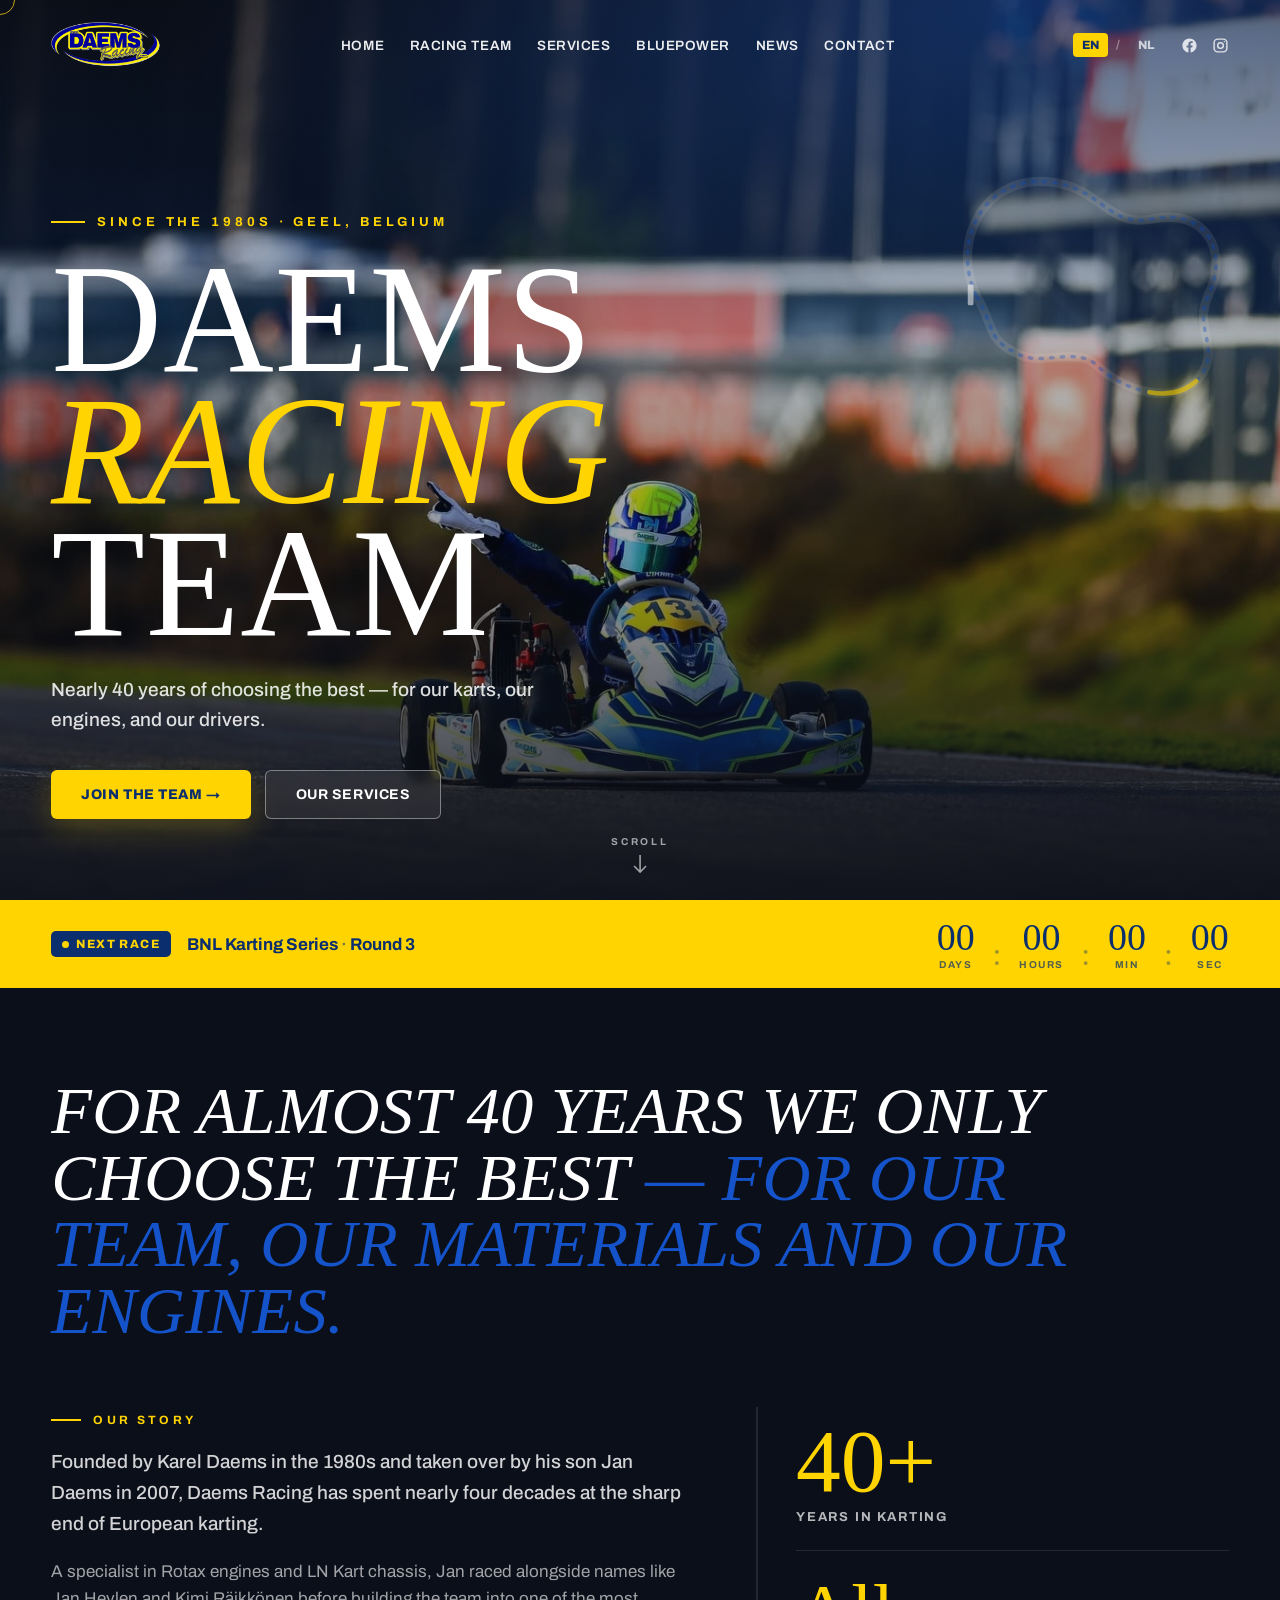
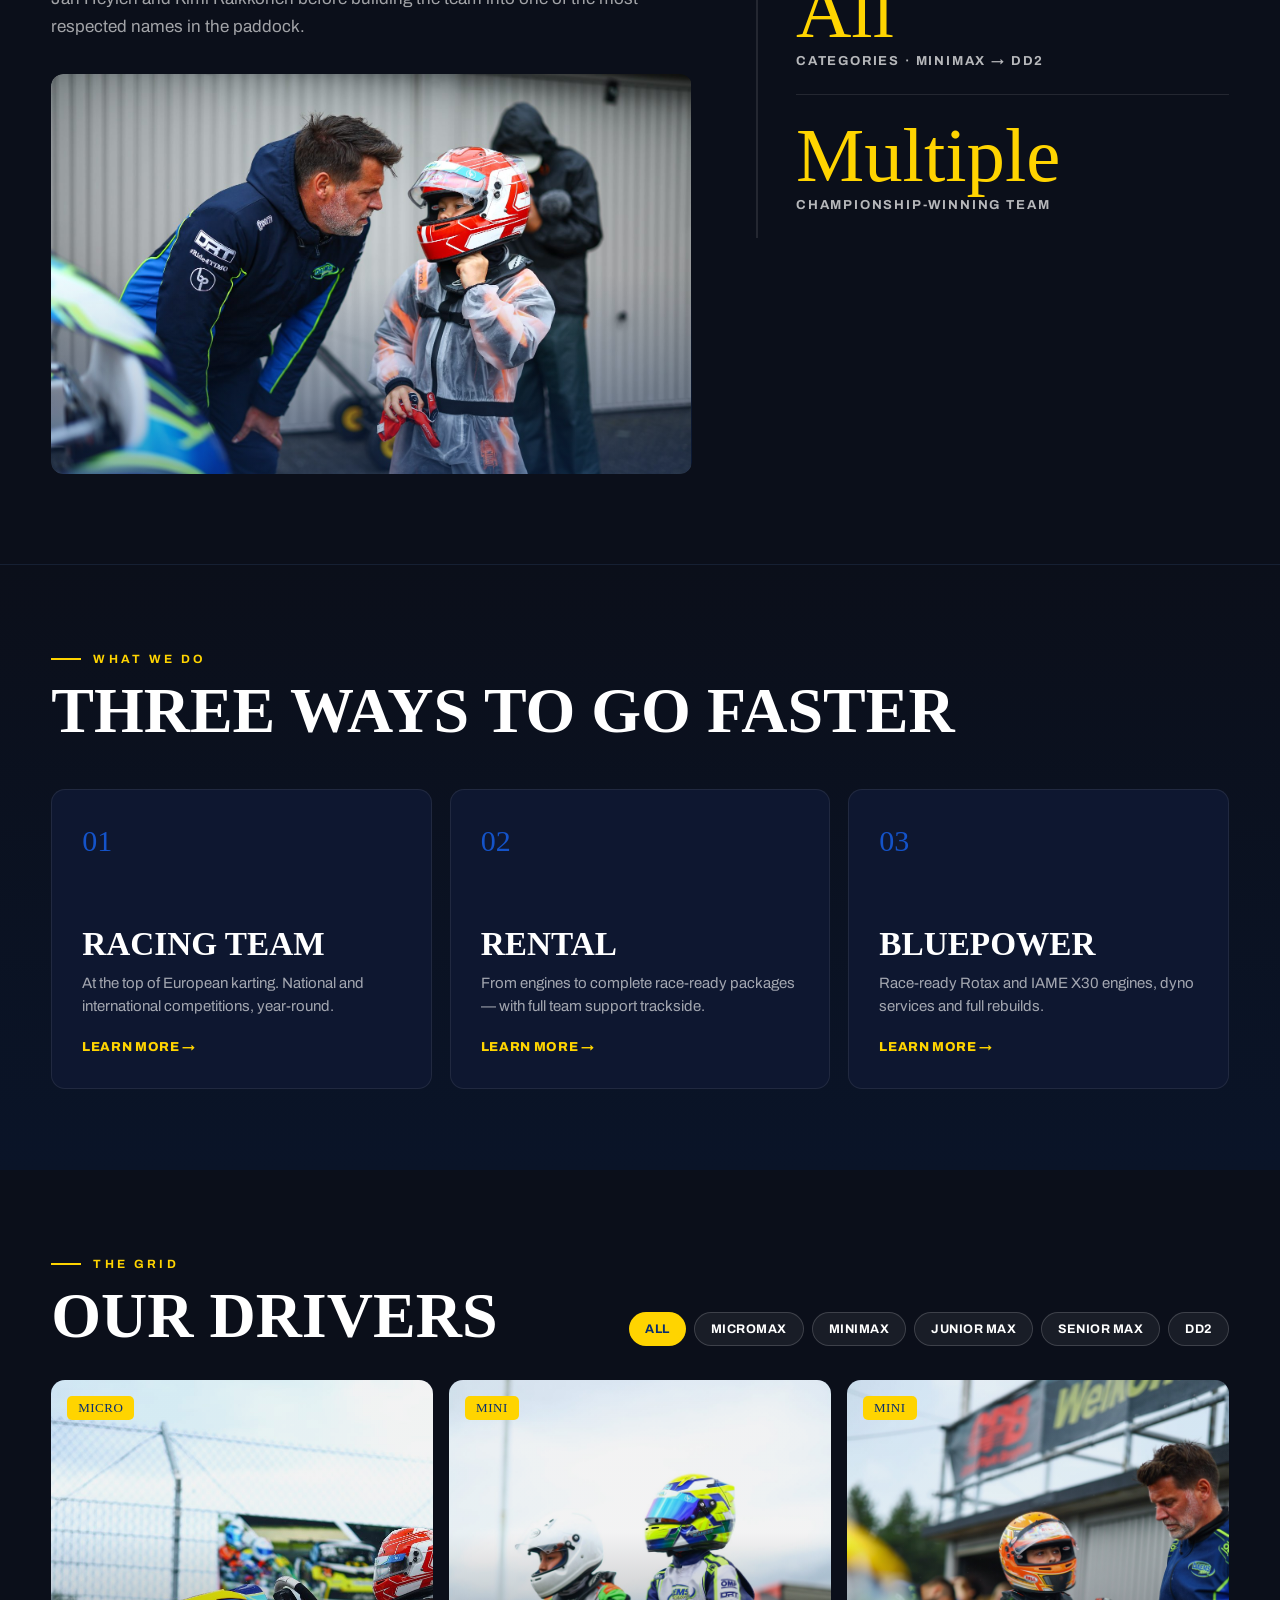
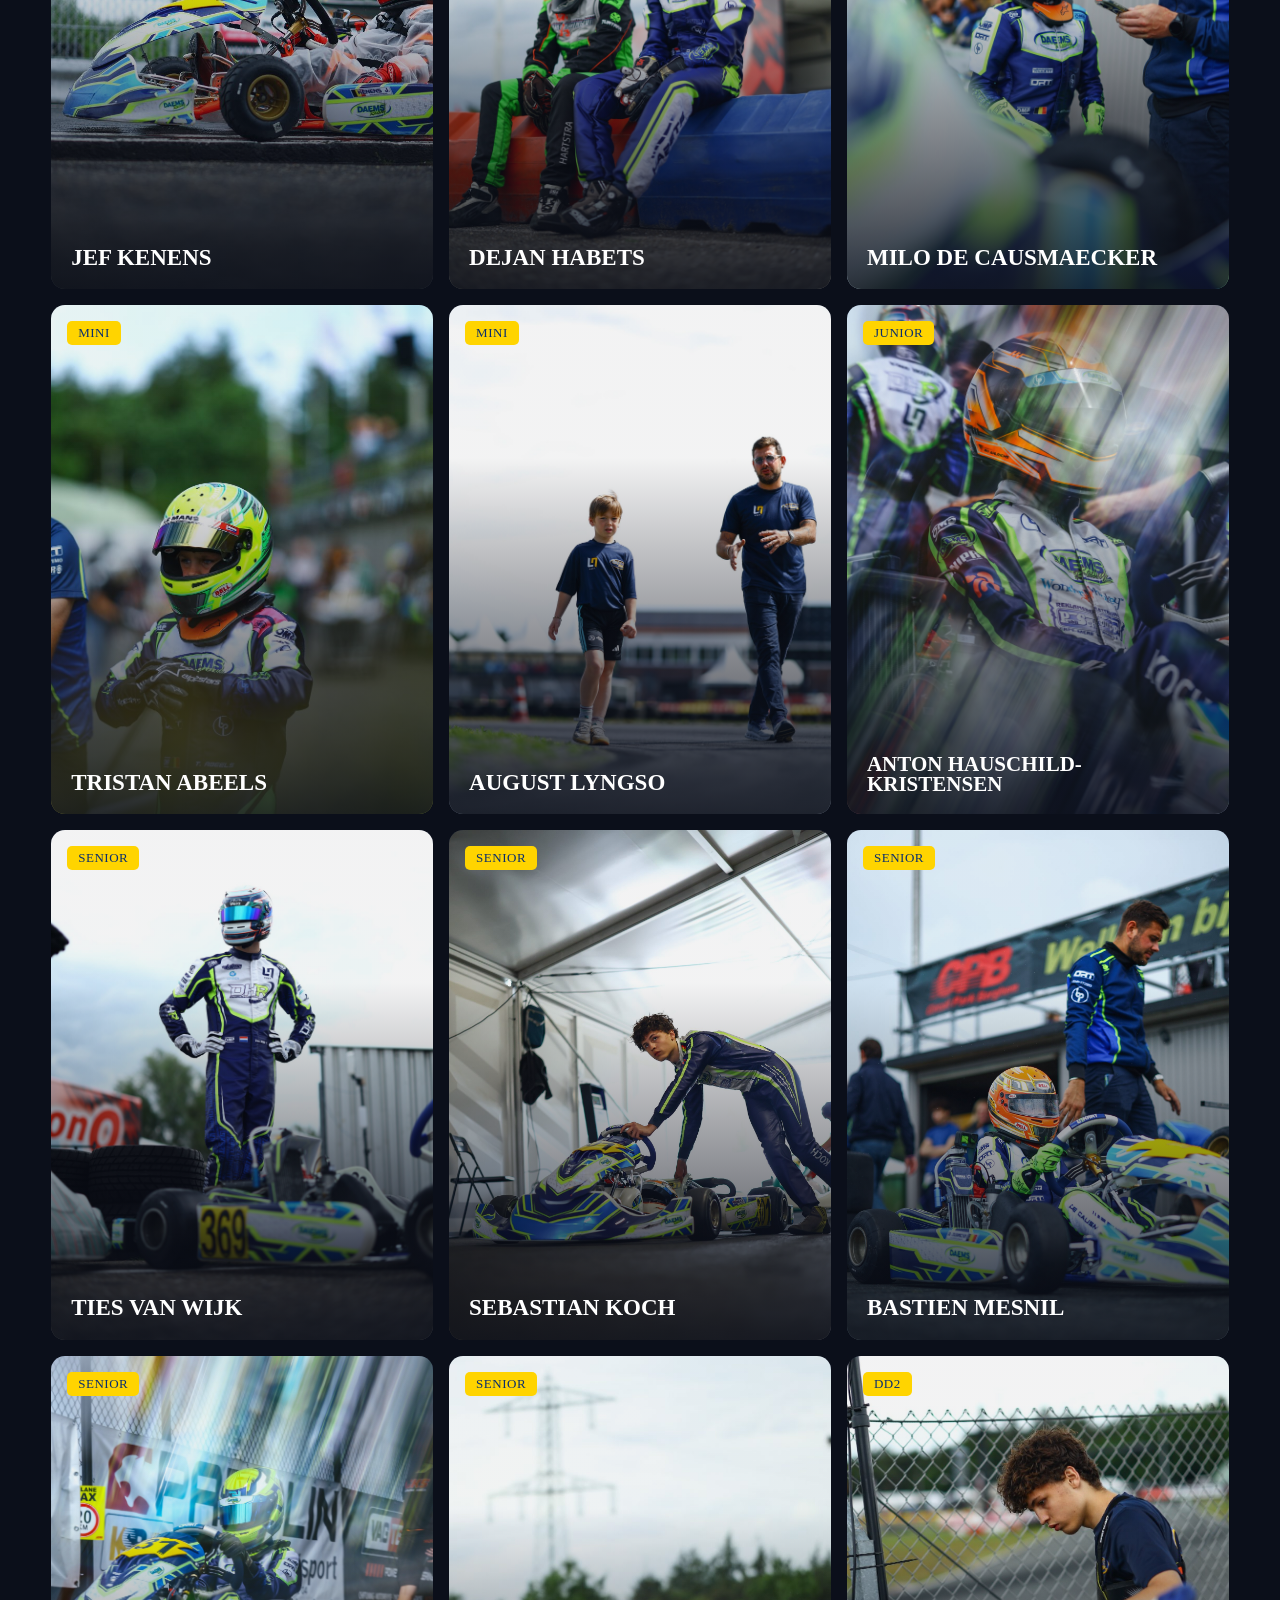
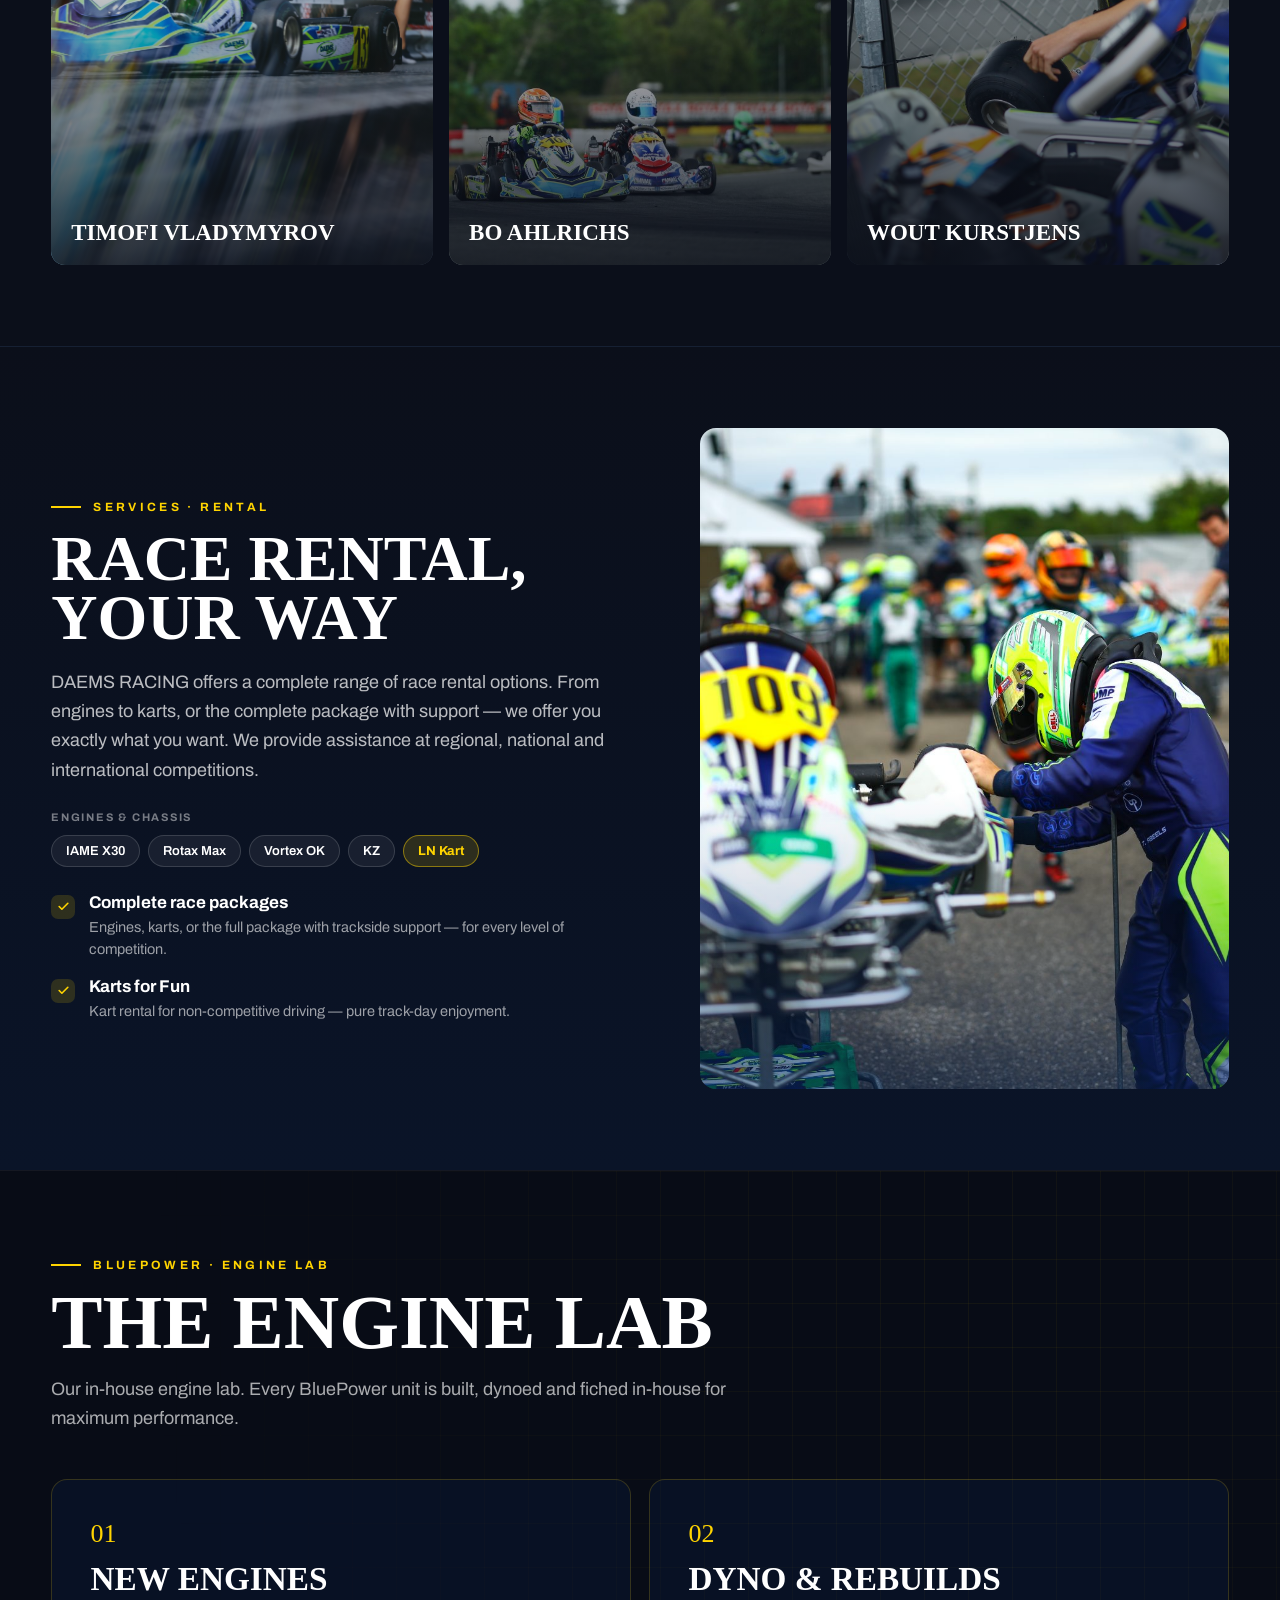
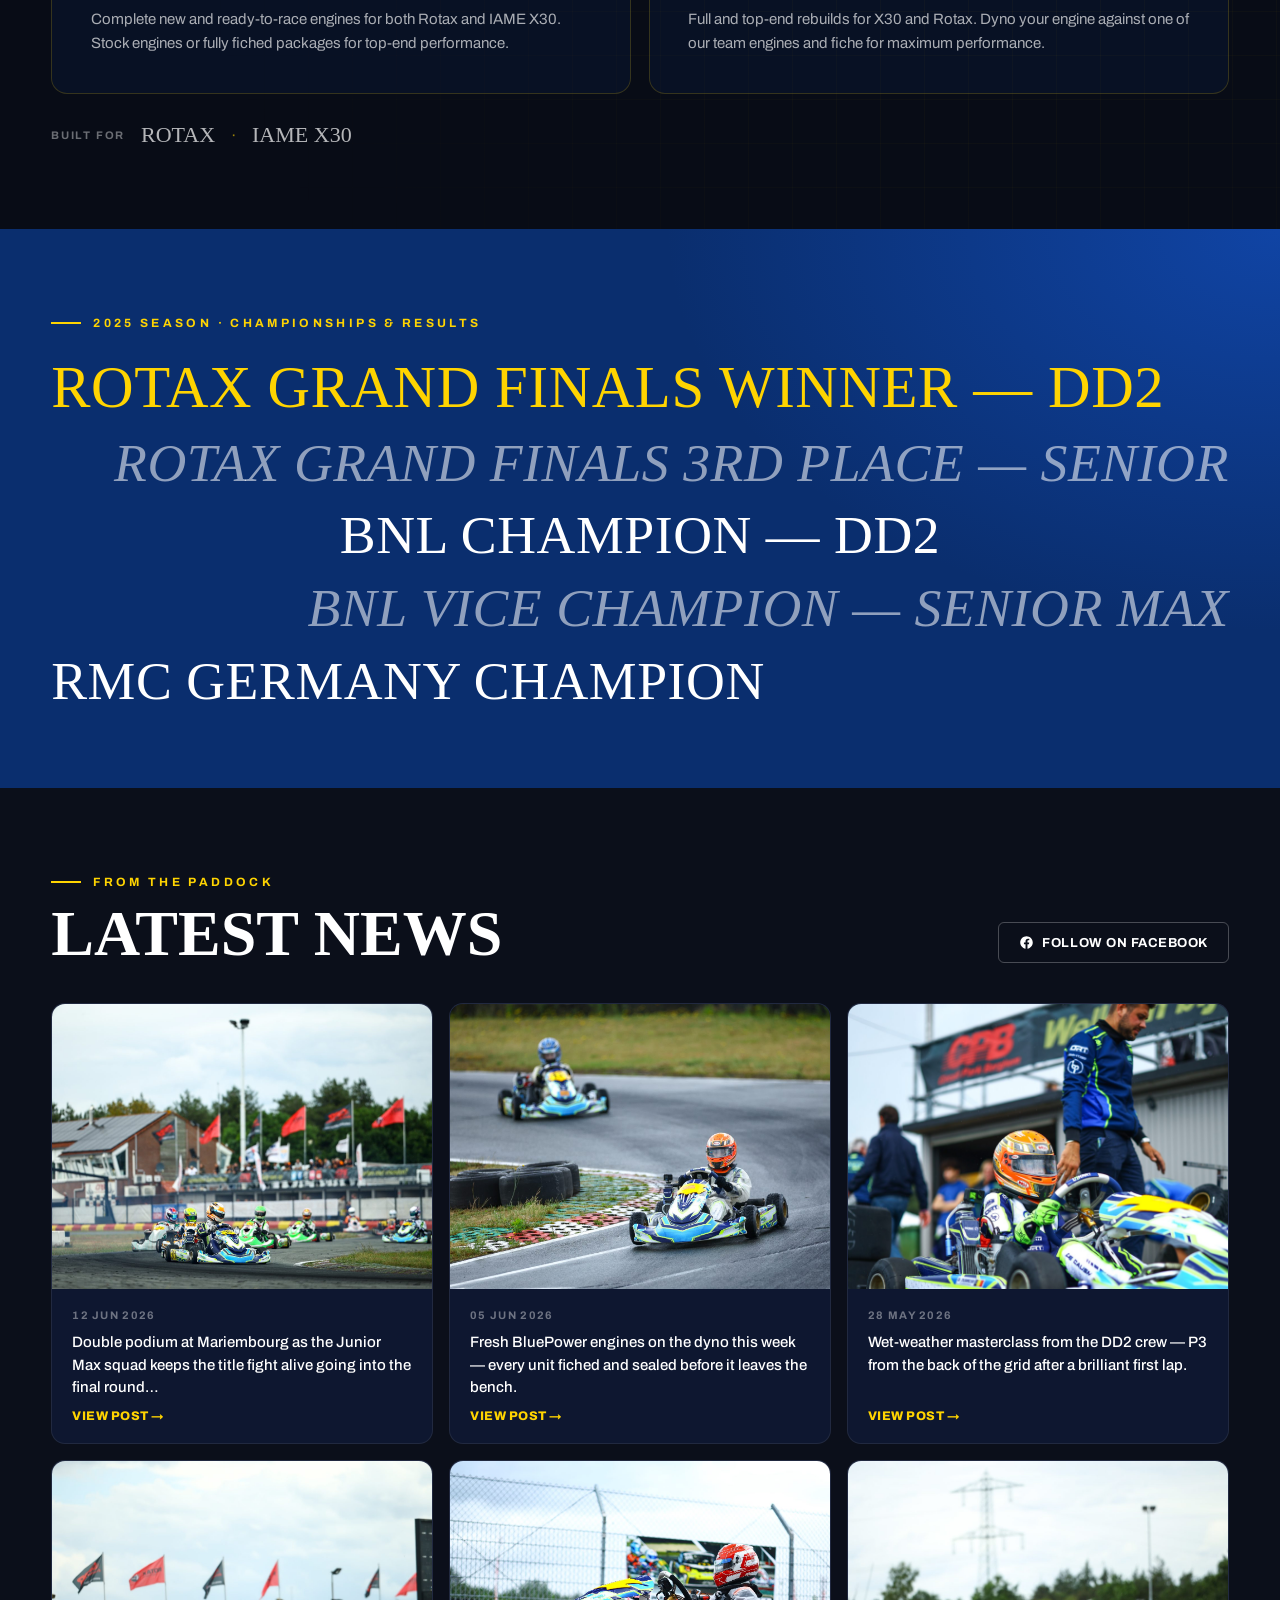
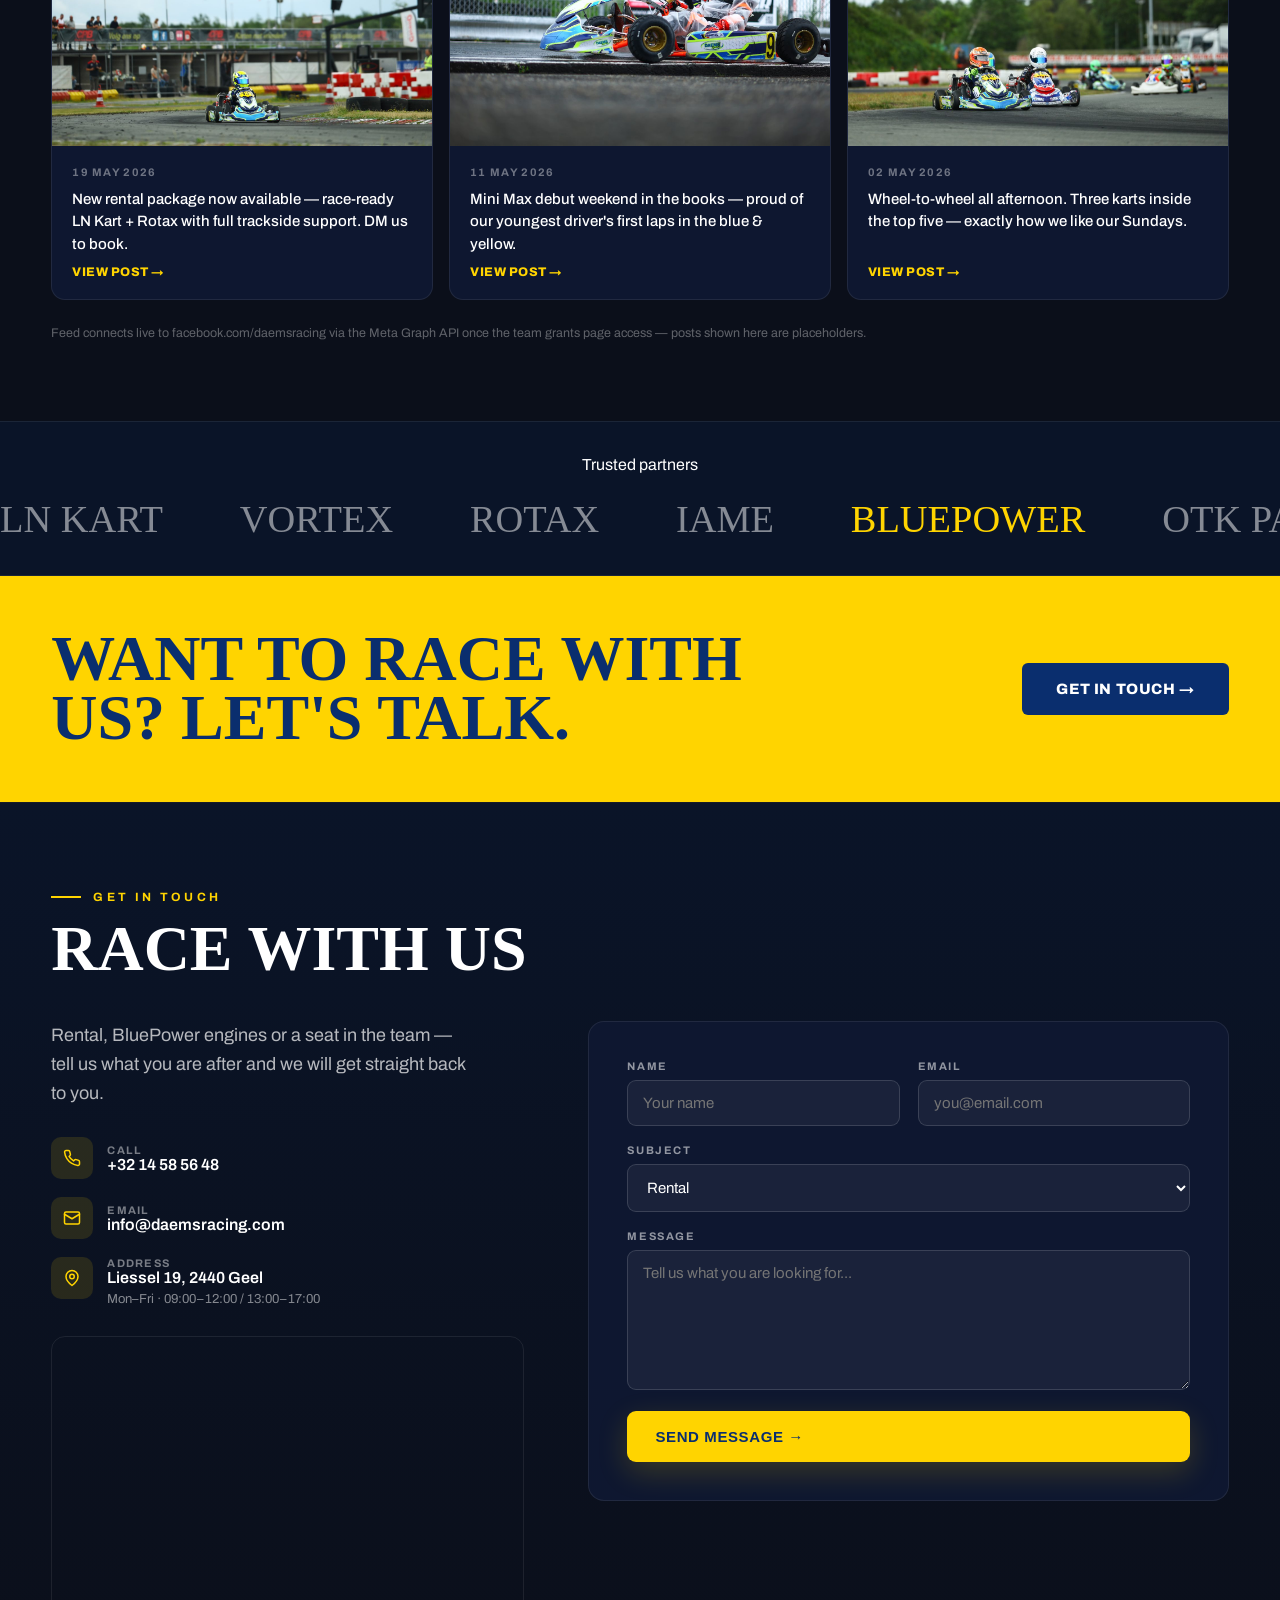
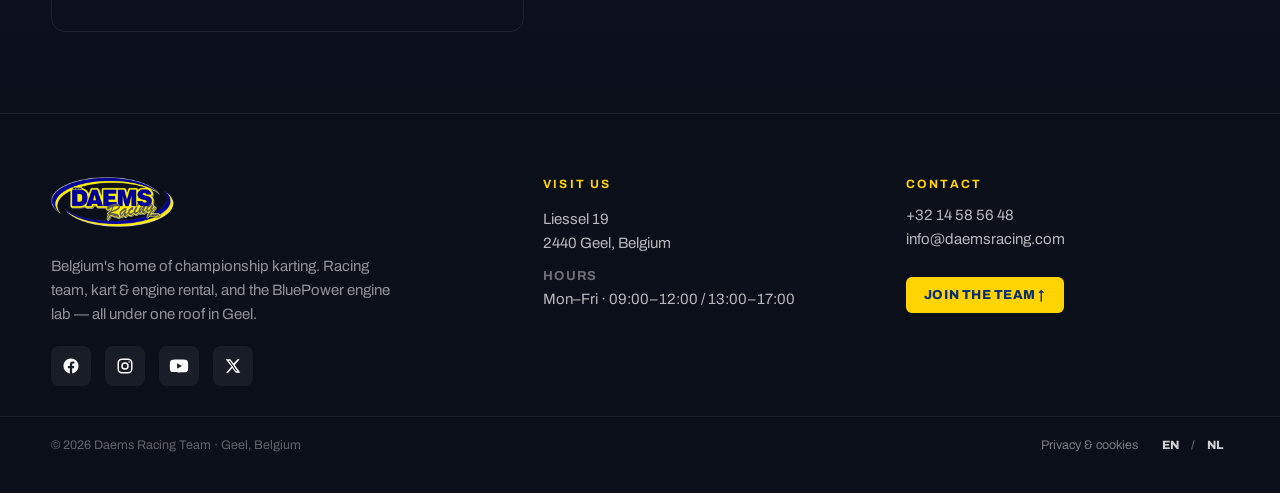
==== commit e83d3b21: "Add files via upload" ====
--- a/index.html
+++ b/index.html
@@ -34,8 +34,7 @@
     </div>
     <div class="dr-desktop-nav dr-social-group">
       <a href="https://www.facebook.com/daemsracing" target="_blank" rel="noopener" aria-label="Facebook" class="dr-nav-link dr-icon-link"><svg width="17" height="17" viewBox="0 0 24 24" fill="currentColor"><path d="M22 12c0-5.52-4.48-10-10-10S2 6.48 2 12c0 4.99 3.66 9.13 8.44 9.88v-6.99H7.9V12h2.54V9.8c0-2.5 1.49-3.89 3.78-3.89 1.09 0 2.24.2 2.24.2v2.46h-1.26c-1.24 0-1.63.77-1.63 1.56V12h2.78l-.44 2.89h-2.34v6.99C18.34 21.13 22 16.99 22 12z"/></svg></a>
-      <a href="#" aria-label="Instagram" class="dr-nav-link dr-icon-link"><svg width="17" height="17" viewBox="0 0 24 24" fill="none" stroke="currentColor" stroke-width="2"><rect x="3" y="3" width="18" height="18" rx="5"/><circle cx="12" cy="12" r="4"/><circle cx="17.5" cy="6.5" r="1" fill="currentColor" stroke="none"/></svg></a>
-      <a href="#" aria-label="YouTube" class="dr-nav-link dr-icon-link"><svg width="19" height="19" viewBox="0 0 24 24" fill="currentColor"><path d="M23 12s0-3.6-.46-5.33a2.78 2.78 0 0 0-1.94-1.94C18.88 4.27 12 4.27 12 4.27s-6.88 0-8.6.46a2.78 2.78 0 0 0-1.94 1.94C1 8.4 1 12 1 12s0 3.6.46 5.33c.24.9.94 1.6 1.94 1.94 1.72.46 8.6.46 8.6.46s6.88 0 8.6-.46a2.78 2.78 0 0 0 1.94-1.94C23 15.6 23 12 23 12zM9.75 15.27V8.73L15.5 12l-5.75 3.27z"/></svg></a>
+      <a href="https://www.instagram.com/daemsracing/" target="_blank" rel="noopener" aria-label="Instagram" class="dr-nav-link dr-icon-link"><svg width="17" height="17" viewBox="0 0 24 24" fill="none" stroke="currentColor" stroke-width="2"><rect x="3" y="3" width="18" height="18" rx="5"/><circle cx="12" cy="12" r="4"/><circle cx="17.5" cy="6.5" r="1" fill="currentColor" stroke="none"/></svg></a>
     </div>
     <button class="dr-burger" id="dr-burger-btn" aria-label="Menu">
       <span></span>
@@ -70,9 +69,9 @@
   <!-- ============ HERO ============ -->
   <section class="dr-hero">
     <div id="dr-slides" class="dr-slides">
-      <div data-slide class="dr-slide" style="opacity:1;background-image:url('assets/img/hero-langlois.jpg');background-position:center 45%;transform:scale(1.04);"></div>
+      <div data-slide class="dr-slide" style="opacity:1;background-image:url('assets/img/hero-point.jpg');background-position:center 55%;transform:scale(1.04);"></div>
+      <div data-slide class="dr-slide" style="opacity:0;background-image:url('assets/img/hero-langlois.jpg');background-position:center 45%;"></div>
       <div data-slide class="dr-slide" style="opacity:0;background-image:url('assets/img/hero-armsup.jpg');background-position:center 58%;"></div>
-      <div data-slide class="dr-slide" style="opacity:0;background-image:url('assets/img/hero-point.jpg');background-position:center 55%;"></div>
     </div>
     <!-- duotone / legibility overlay -->
     <div class="dr-hero-overlay-1"></div>
@@ -159,9 +158,8 @@
           <div data-i18n="stat_all" class="dr-stat-label">Categories · MiniMax → DD2</div>
         </div>
         <div class="dr-stat-block dr-stat-block--bordered">
-          <div class="dr-stat-num"><span data-count="3">0</span>×</div>
-          <div data-i18n="stat_gf" class="dr-stat-label">Grand-Final category winner developed</div>
-          <div data-i18n="stat_gf_name" class="dr-stat-subnote">Mark Kimber · RMC Grand Finals</div>
+          <div class="dr-stat-num dr-stat-num--sm" data-i18n="stat_gf_num">Multiple</div>
+          <div data-i18n="stat_gf" class="dr-stat-label">Championship-winning team</div>
         </div>
       </div>
     </div>
@@ -306,6 +304,15 @@
           <div data-reveal class="dr-driver-reveal"><p class="dr-driver-result">Rotax Max Challenge →</p></div>
         </div>
       </article>
+      <article data-class="Senior Max" class="dr-driver-card">
+        <img src="assets/img/uks4_p1_daems_7.jpg" alt="Bo Ahlrichs" class="dr-driver-img" style="object-position:center 40%;">
+        <div class="dr-driver-shade"></div>
+        <span class="dr-driver-badge">Senior</span>
+        <div class="dr-driver-info">
+          <h3 class="dr-driver-name">Bo Ahlrichs</h3>
+          <div data-reveal class="dr-driver-reveal"><p class="dr-driver-result">Rotax Max Challenge →</p></div>
+        </div>
+      </article>
       <article data-class="DD2" class="dr-driver-card">
         <img src="assets/img/uks4_p1_daems_18.jpg" alt="Wout Kurstjens" class="dr-driver-img">
         <div class="dr-driver-shade"></div>
@@ -389,13 +396,13 @@
   <section class="dr-champions">
     <div class="dr-champions-glow"></div>
     <div class="dr-sec-pad dr-section dr-champions-inner">
-      <div class="dr-eyebrow-row dr-champions-eyebrow"><span class="dr-eyebrow-dash"></span><span data-i18n="champ_eyebrow" class="dr-eyebrow">Championships &amp; results</span></div>
+      <div class="dr-eyebrow-row dr-champions-eyebrow"><span class="dr-eyebrow-dash"></span><span data-i18n="champ_eyebrow" class="dr-eyebrow">2025 Season · Championships &amp; results</span></div>
       <div class="dr-champ-list">
-        <a href="#news" data-i18n="champ1" class="dr-champ dr-champ--left">BNL Karting Series — competitor since the beginning</a>
-        <a href="#news" data-i18n="champ2" class="dr-champ dr-champ--right dr-champ--muted">RMC Euro Trophy — podiums</a>
-        <a href="#news" data-i18n="champ3" class="dr-champ dr-champ--center">Winter Cup Rotax <span style="color:#FFD400;">·</span> RMC International Trophy</a>
-        <a href="#news" class="dr-champ dr-champ--left dr-champ--accent"><span data-i18n="champ4">RMC Grand Finals — 3-category winner developed</span> <span class="dr-champ-note">(Mark Kimber)</span></a>
-        <a href="#news" data-i18n="champ5" class="dr-champ dr-champ--right dr-champ--muted">National Series Karting (France) — since 2023</a>
+        <a href="#news" data-i18n="champ1" class="dr-champ dr-champ--left dr-champ--accent">Rotax Grand Finals Winner — DD2</a>
+        <a href="#news" data-i18n="champ2" class="dr-champ dr-champ--right dr-champ--muted">Rotax Grand Finals 3rd Place — Senior</a>
+        <a href="#news" data-i18n="champ3" class="dr-champ dr-champ--center">BNL Champion — DD2</a>
+        <a href="#news" data-i18n="champ4" class="dr-champ dr-champ--right dr-champ--muted">BNL Vice Champion — Senior Max</a>
+        <a href="#news" data-i18n="champ5" class="dr-champ dr-champ--left">RMC Germany Champion</a>
       </div>
     </div>
   </section>
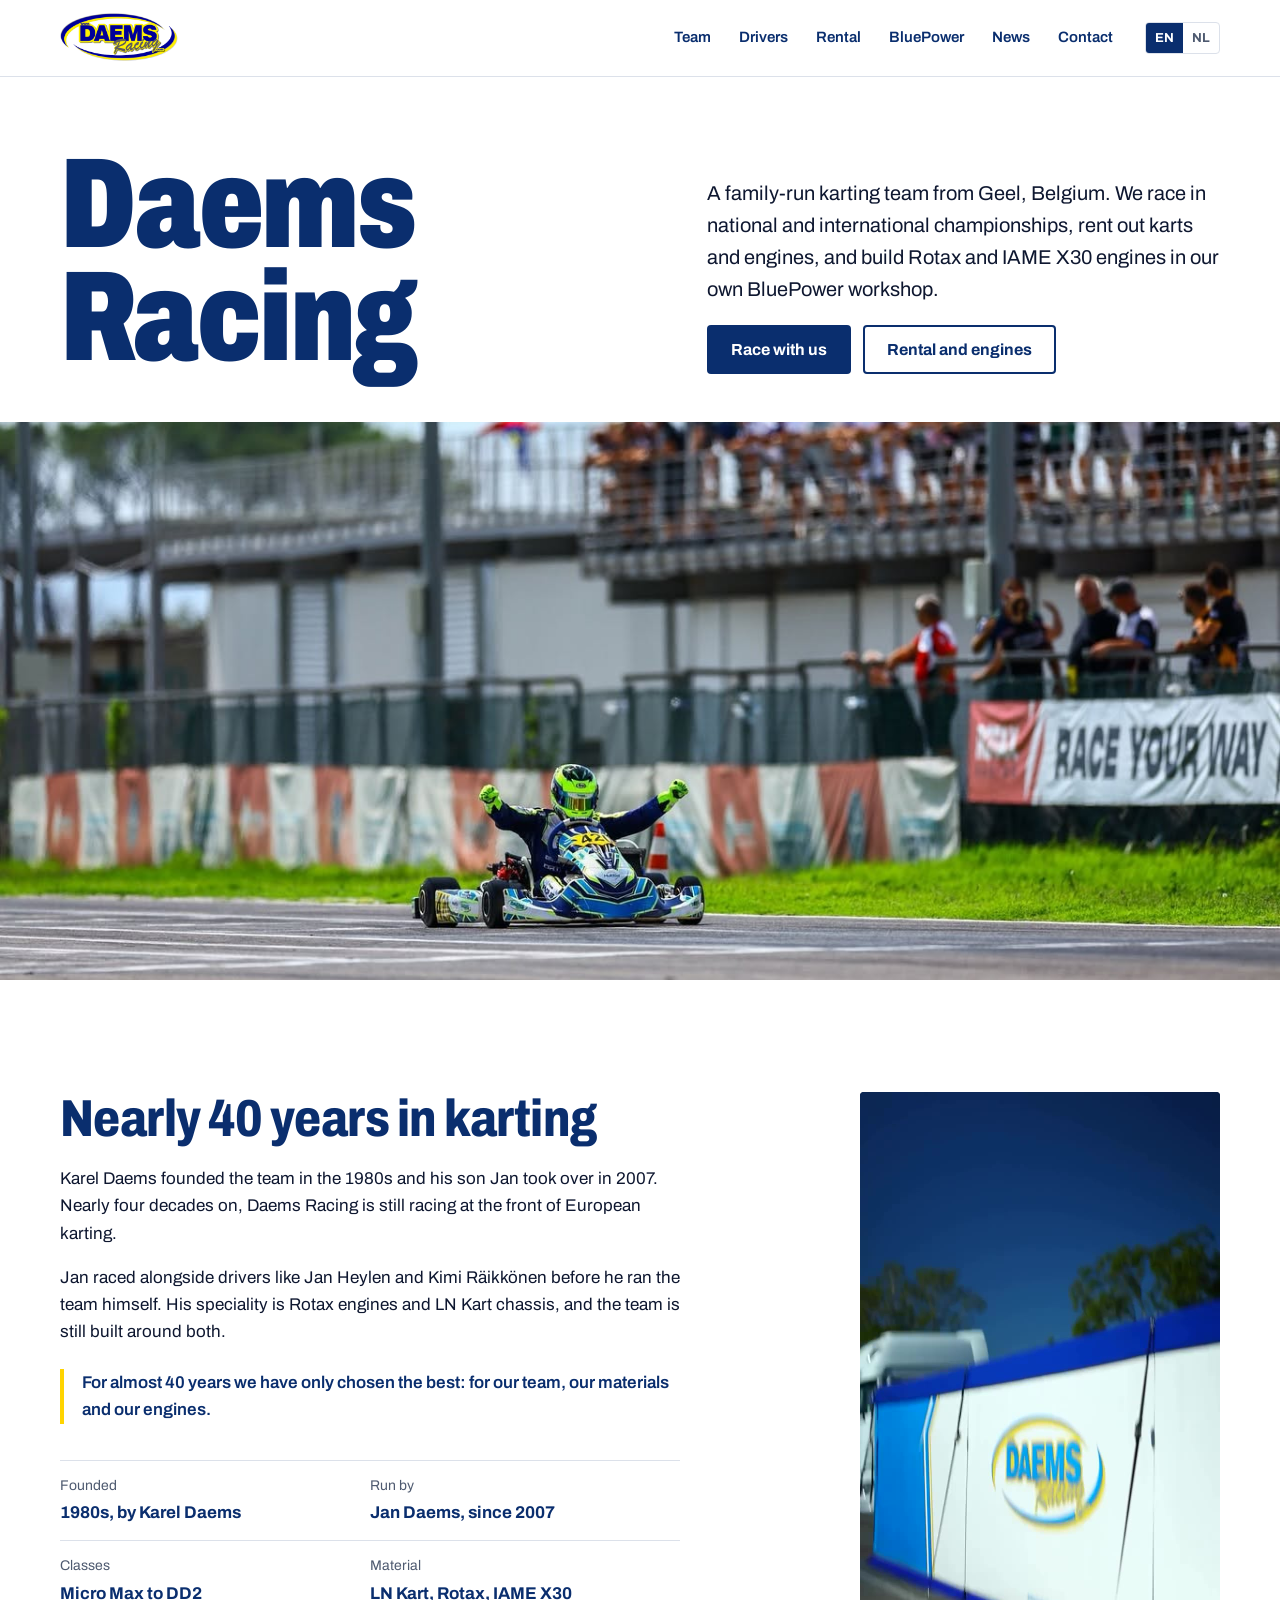
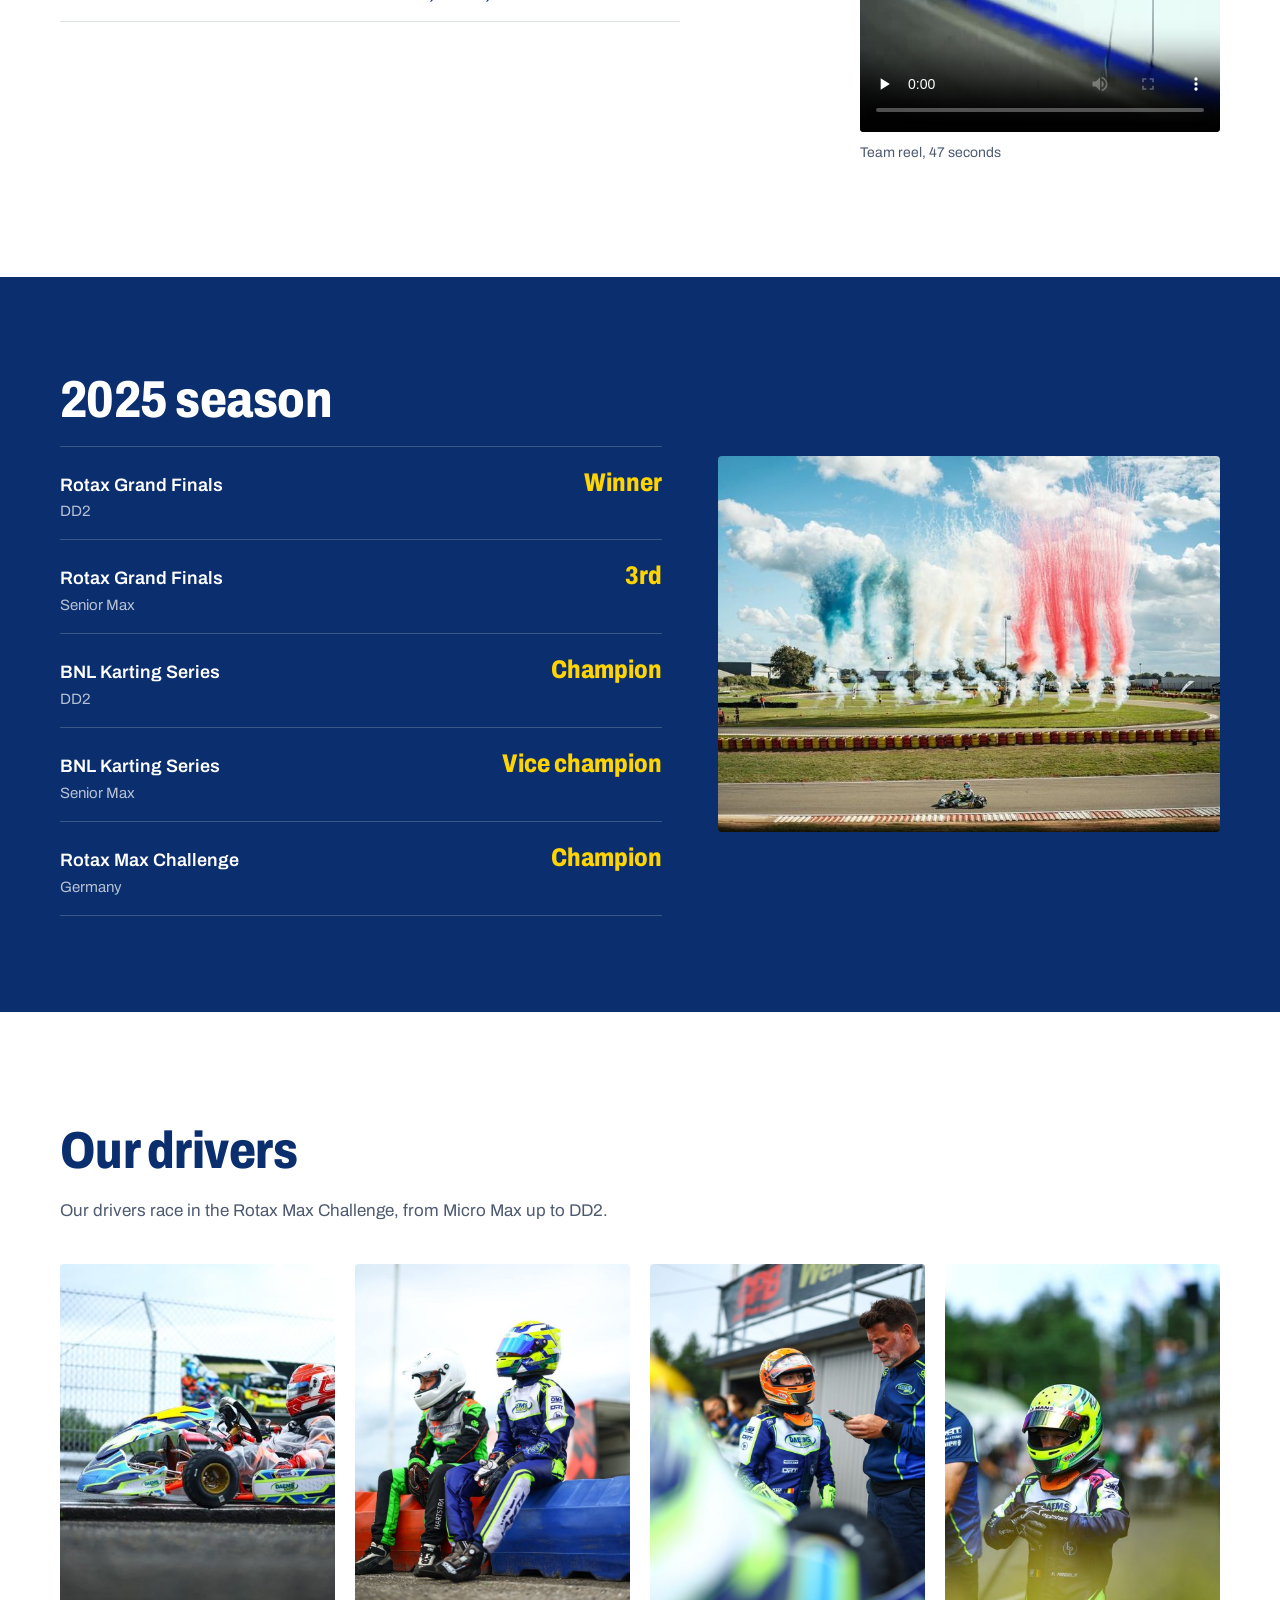
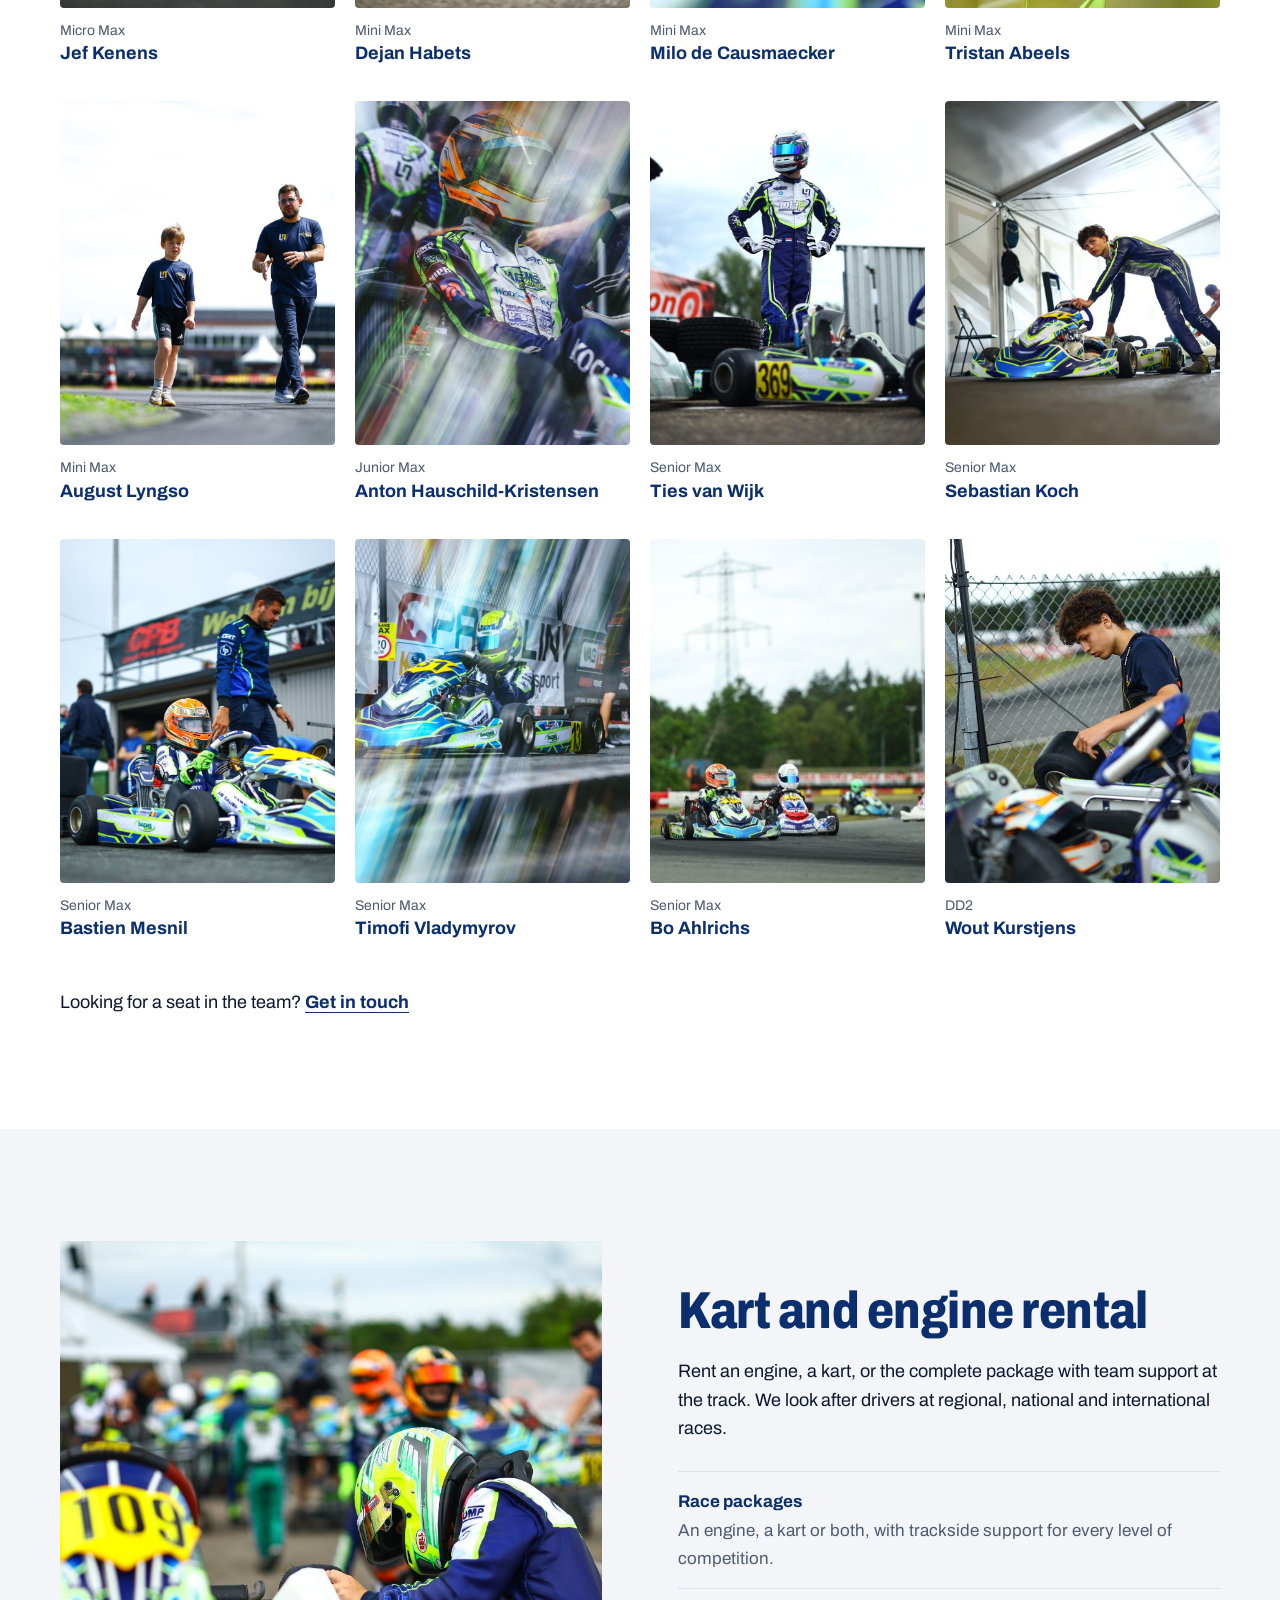
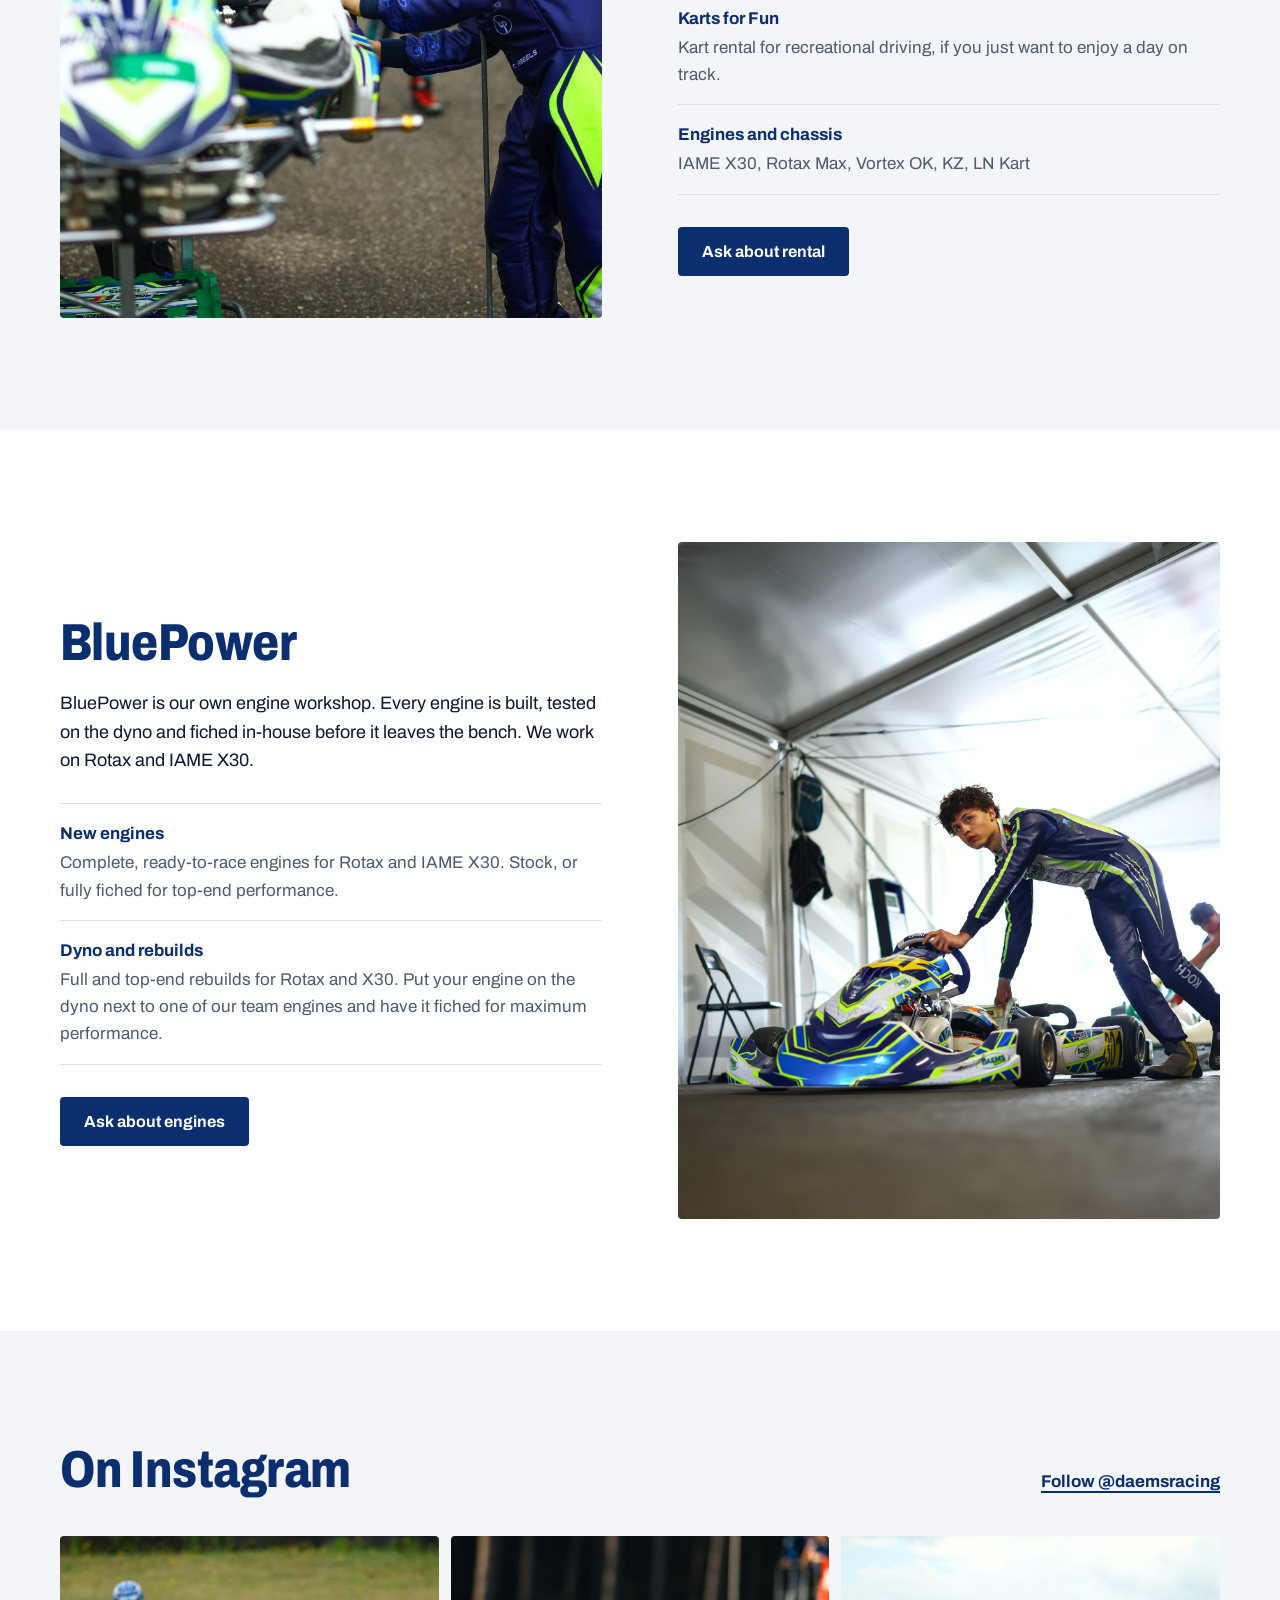
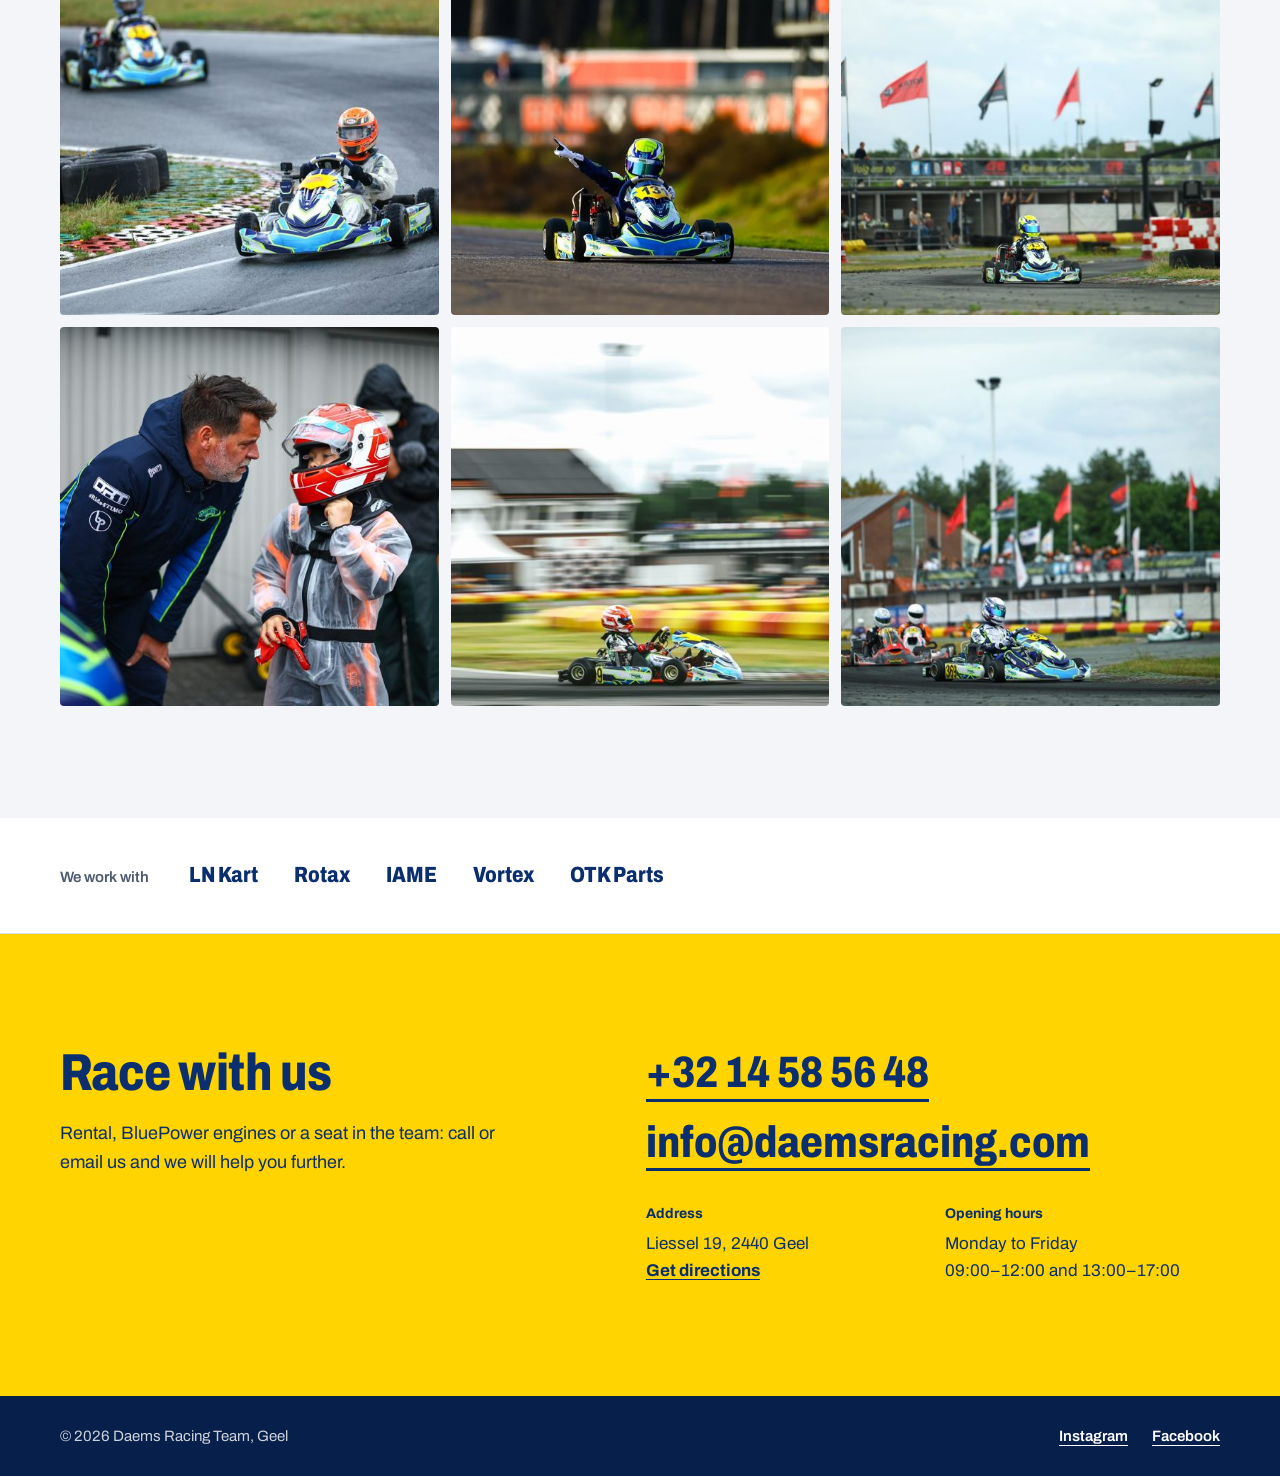
==== commit 0a7d6469: "Rebuild the site with a lighter, photo-led design Same content, photos and brand colours, new layout" ====
--- a/index.html
+++ b/index.html
@@ -3,598 +3,245 @@
 <head>
 <meta charset="utf-8">
 <meta name="viewport" content="width=device-width, initial-scale=1">
-<title>Daems Racing Team | Geel, Belgium</title>
+<title>Daems Racing Team | Karting from Geel, Belgium</title>
+<meta name="description" content="Family-run karting team from Geel, Belgium. Racing team, kart and engine rental, and BluePower Rotax and IAME X30 engines.">
+<link rel="icon" href="assets/img/daems-logo.png">
 <link rel="preconnect" href="https://fonts.googleapis.com">
 <link rel="preconnect" href="https://fonts.gstatic.com" crossorigin>
-<link href="https://fonts.googleapis.com/css2?family=Anton&family=Archivo:ital,wght@0,400;0,500;0,600;0,700;0,800;1,500;1,700&display=swap" rel="stylesheet">
+<link href="https://fonts.googleapis.com/css2?family=Archivo:wdth,wght@62..125,400..900&display=swap" rel="stylesheet">
 <link rel="stylesheet" href="css/styles.css">
 </head>
 <body>
 
-<div class="dr-cursor" id="dr-cursor"></div>
-
-<!-- ============ HEADER ============ -->
-<header id="dr-header">
-  <a href="#top" style="display:flex;align-items:center;gap:12px;text-decoration:none;flex-shrink:0;">
-    <img src="assets/img/daems-logo.png" alt="Daems Racing" id="dr-logo">
-  </a>
-  <nav class="dr-desktop-nav dr-main-nav">
-    <a href="#top" data-i18n="nav_home" class="dr-nav-link">Home</a>
-    <a href="#team" data-i18n="nav_team" class="dr-nav-link">Racing Team</a>
-    <a href="#services" data-i18n="nav_services" class="dr-nav-link">Services</a>
-    <a href="#bluepower" data-i18n="nav_bluepower" class="dr-nav-link">BluePower</a>
-    <a href="#news" data-i18n="nav_news" class="dr-nav-link">News</a>
-    <a href="#contact" data-i18n="nav_contact" class="dr-nav-link">Contact</a>
-  </nav>
-  <div style="display:flex;align-items:center;gap:18px;flex-shrink:0;">
-    <div class="dr-desktop-nav dr-lang-group">
-      <button id="dr-lang-en" class="dr-lang-btn dr-lang-btn--active" data-lang="EN">EN</button>
-      <span style="opacity:.4;">/</span>
-      <button id="dr-lang-nl" class="dr-lang-btn" data-lang="NL">NL</button>
-    </div>
-    <div class="dr-desktop-nav dr-social-group">
-      <a href="https://www.facebook.com/daemsracing" target="_blank" rel="noopener" aria-label="Facebook" class="dr-nav-link dr-icon-link"><svg width="17" height="17" viewBox="0 0 24 24" fill="currentColor"><path d="M22 12c0-5.52-4.48-10-10-10S2 6.48 2 12c0 4.99 3.66 9.13 8.44 9.88v-6.99H7.9V12h2.54V9.8c0-2.5 1.49-3.89 3.78-3.89 1.09 0 2.24.2 2.24.2v2.46h-1.26c-1.24 0-1.63.77-1.63 1.56V12h2.78l-.44 2.89h-2.34v6.99C18.34 21.13 22 16.99 22 12z"/></svg></a>
-      <a href="https://www.instagram.com/daemsracing/" target="_blank" rel="noopener" aria-label="Instagram" class="dr-nav-link dr-icon-link"><svg width="17" height="17" viewBox="0 0 24 24" fill="none" stroke="currentColor" stroke-width="2"><rect x="3" y="3" width="18" height="18" rx="5"/><circle cx="12" cy="12" r="4"/><circle cx="17.5" cy="6.5" r="1" fill="currentColor" stroke="none"/></svg></a>
-    </div>
-    <button class="dr-burger" id="dr-burger-btn" aria-label="Menu">
-      <span></span>
-      <span></span>
-      <span class="dr-burger-accent"></span>
-    </button>
+<header class="site-header">
+  <div class="wrap header-inner">
+    <a href="#top" class="logo"><img src="assets/img/daems-logo.png" alt="Daems Racing" width="400" height="166"></a>
+
+    <nav class="nav" id="nav" aria-label="Main">
+      <a href="#team" data-i18n="nav_team">Team</a>
+      <a href="#drivers" data-i18n="nav_drivers">Drivers</a>
+      <a href="#rental" data-i18n="nav_rental">Rental</a>
+      <a href="#bluepower">BluePower</a>
+      <a href="#news" data-i18n="nav_news">News</a>
+      <a href="#contact" data-i18n="nav_contact">Contact</a>
+    </nav>
+
+    <div class="header-tools">
+      <div class="lang" role="group" aria-label="Language">
+        <button type="button" data-lang="en" aria-pressed="true">EN</button>
+        <button type="button" data-lang="nl" aria-pressed="false">NL</button>
+      </div>
+      <button type="button" class="menu-btn" aria-expanded="false" aria-controls="nav" data-i18n="menu">Menu</button>
+    </div>
   </div>
 </header>
 
-<!-- mobile overlay menu -->
-<div id="dr-mobile-menu" class="dr-mobile-menu">
-  <div style="display:flex;align-items:center;justify-content:space-between;">
-    <img src="assets/img/daems-logo.png" alt="Daems Racing" style="height:44px;">
-    <button id="dr-menu-close" aria-label="Close" class="dr-menu-close">&times;</button>
+<main id="top">
+
+  <!-- Intro -->
+  <section class="intro">
+    <div class="wrap intro-grid">
+      <h1>Daems Racing</h1>
+      <div class="intro-side">
+        <p class="lead" data-i18n="intro_lead">A family-run karting team from Geel, Belgium. We race in national and international championships, rent out karts and engines, and build Rotax and IAME X30 engines in our own BluePower workshop.</p>
+        <div class="actions">
+          <a href="#contact" class="btn btn-primary" data-i18n="intro_cta1">Race with us</a>
+          <a href="#rental" class="btn btn-ghost" data-i18n="intro_cta2">Rental and engines</a>
+        </div>
+      </div>
+    </div>
+    <figure class="intro-photo">
+      <img src="assets/img/hero-armsup.jpg" alt="A Daems Racing driver celebrates with both arms raised as he crosses the finish line" width="1365" height="910">
+    </figure>
+  </section>
+
+  <!-- Team / story -->
+  <section class="section" id="team">
+    <div class="wrap story">
+      <div class="story-text">
+        <h2 data-i18n="team_title">Nearly 40 years in karting</h2>
+        <p data-i18n="team_p1">Karel Daems founded the team in the 1980s and his son Jan took over in 2007. Nearly four decades on, Daems Racing is still racing at the front of European karting.</p>
+        <p data-i18n="team_p2">Jan raced alongside drivers like Jan Heylen and Kimi Räikkönen before he ran the team himself. His speciality is Rotax engines and LN Kart chassis, and the team is still built around both.</p>
+        <p data-i18n="team_p3">For almost 40 years we have only chosen the best: for our team, our materials and our engines.</p>
+
+        <dl class="facts">
+          <div><dt data-i18n="fact_founded_l">Founded</dt><dd data-i18n="fact_founded">1980s, by Karel Daems</dd></div>
+          <div><dt data-i18n="fact_run_l">Run by</dt><dd data-i18n="fact_run">Jan Daems, since 2007</dd></div>
+          <div><dt data-i18n="fact_classes_l">Classes</dt><dd data-i18n="fact_classes">Micro Max to DD2</dd></div>
+          <div><dt data-i18n="fact_material_l">Material</dt><dd>LN Kart, Rotax, IAME X30</dd></div>
+        </dl>
+      </div>
+
+      <figure class="reel">
+        <video controls playsinline preload="none" poster="assets/img/reel-poster.jpg" width="720" height="1280">
+          <source src="assets/daems-reel.mp4" type="video/mp4">
+        </video>
+        <figcaption data-i18n="reel_caption">Team reel, 47 seconds</figcaption>
+      </figure>
+    </div>
+  </section>
+
+  <!-- 2025 results -->
+  <section class="results" id="results">
+    <div class="wrap results-grid">
+      <div>
+        <h2 data-i18n="results_title">2025 season</h2>
+        <table class="results-table">
+          <tbody>
+            <tr><th scope="row">Rotax Grand Finals <span>DD2</span></th><td data-i18n="res_winner">Winner</td></tr>
+            <tr><th scope="row">Rotax Grand Finals <span>Senior Max</span></th><td data-i18n="res_third">3rd</td></tr>
+            <tr><th scope="row">BNL Karting Series <span>DD2</span></th><td data-i18n="res_champion">Champion</td></tr>
+            <tr><th scope="row">BNL Karting Series <span>Senior Max</span></th><td data-i18n="res_vice">Vice champion</td></tr>
+            <tr><th scope="row">Rotax Max Challenge <span data-i18n="res_germany">Germany</span></th><td data-i18n="res_champion">Champion</td></tr>
+          </tbody>
+        </table>
+      </div>
+      <img class="results-photo" src="assets/img/small/hero-langlois.jpg" alt="Coloured smoke over the circuit as a kart passes the start-finish straight" width="800" height="534" loading="lazy">
+    </div>
+  </section>
+
+  <!-- Drivers -->
+  <section class="section" id="drivers">
+    <div class="wrap">
+      <div class="section-head">
+        <h2 data-i18n="drivers_title">Our drivers</h2>
+        <p data-i18n="drivers_intro">Our drivers race in the Rotax Max Challenge, from Micro Max up to DD2.</p>
+      </div>
+
+      <ul class="drivers">
+        <li><img src="assets/img/small/uks4_p1_daems_8.jpg" alt="" loading="lazy" width="800" height="507"><span class="cls">Micro Max</span><span class="name">Jef Kenens</span></li>
+        <li><img src="assets/img/small/uks4_p1_daems_17.jpg" alt="" loading="lazy" width="800" height="1200"><span class="cls">Mini Max</span><span class="name">Dejan Habets</span></li>
+        <li><img src="assets/img/small/uks4_p1_daems_10.jpg" alt="" loading="lazy" width="800" height="1200"><span class="cls">Mini Max</span><span class="name">Milo de Causmaecker</span></li>
+        <li><img src="assets/img/small/uks4_p1_daems_13.jpg" alt="" loading="lazy" width="800" height="534"><span class="cls">Mini Max</span><span class="name">Tristan Abeels</span></li>
+        <li><img src="assets/img/small/uks4_p1_daems_12.jpg" alt="" loading="lazy" width="800" height="1118"><span class="cls">Mini Max</span><span class="name">August Lyngso</span></li>
+        <li><img src="assets/img/small/uks4_p1_daems_15.jpg" alt="" loading="lazy" width="800" height="1200"><span class="cls">Junior Max</span><span class="name">Anton Hauschild-Kristensen</span></li>
+        <li><img src="assets/img/small/uks4_p1_daems_2.jpg" alt="" loading="lazy" width="800" height="1200"><span class="cls">Senior Max</span><span class="name">Ties van Wijk</span></li>
+        <li><img src="assets/img/small/uks4_p1_daems_19.jpg" alt="" loading="lazy" width="800" height="972"><span class="cls">Senior Max</span><span class="name">Sebastian Koch</span></li>
+        <li><img src="assets/img/small/uks4_p1_daems_11.jpg" alt="" loading="lazy" width="800" height="955"><span class="cls">Senior Max</span><span class="name">Bastien Mesnil</span></li>
+        <li><img src="assets/img/small/uks4_p1_daems_14.jpg" alt="" loading="lazy" width="800" height="1045"><span class="cls">Senior Max</span><span class="name">Timofi Vladymyrov</span></li>
+        <li><img src="assets/img/small/uks4_p1_daems_7.jpg" alt="" loading="lazy" width="800" height="490"><span class="cls">Senior Max</span><span class="name">Bo Ahlrichs</span></li>
+        <li><img src="assets/img/small/uks4_p1_daems_18.jpg" alt="" loading="lazy" width="800" height="648"><span class="cls">DD2</span><span class="name">Wout Kurstjens</span></li>
+      </ul>
+
+      <p class="drivers-foot"><span data-i18n="drivers_seat">Looking for a seat in the team?</span> <a href="#contact" data-i18n="drivers_seat_link">Get in touch</a></p>
+    </div>
+  </section>
+
+  <!-- Rental -->
+  <section class="section section-alt" id="rental">
+    <div class="wrap split">
+      <img class="split-photo" src="assets/img/uks4_p1_daems_16.jpg" alt="A driver prepares his kart in the paddock before a session" width="1600" height="1067" loading="lazy">
+      <div class="split-text">
+        <h2 data-i18n="rental_title">Kart and engine rental</h2>
+        <p data-i18n="rental_p">Rent an engine, a kart, or the complete package with team support at the track. We look after drivers at regional, national and international races.</p>
+        <dl class="items">
+          <div>
+            <dt data-i18n="rental_pack_t">Race packages</dt>
+            <dd data-i18n="rental_pack_d">An engine, a kart or both, with trackside support for every level of competition.</dd>
+          </div>
+          <div>
+            <dt>Karts for Fun</dt>
+            <dd data-i18n="rental_fun_d">Kart rental for recreational driving, if you just want to enjoy a day on track.</dd>
+          </div>
+          <div>
+            <dt data-i18n="rental_mat_t">Engines and chassis</dt>
+            <dd>IAME X30, Rotax Max, Vortex OK, KZ, LN Kart</dd>
+          </div>
+        </dl>
+        <a href="#contact" class="btn btn-primary" data-i18n="rental_cta">Ask about rental</a>
+      </div>
+    </div>
+  </section>
+
+  <!-- BluePower -->
+  <section class="section" id="bluepower">
+    <div class="wrap split split-reverse">
+      <img class="split-photo" src="assets/img/uks4_p1_daems_19.jpg" alt="A mechanic works on a kart in the team tent" width="1600" height="1943" loading="lazy">
+      <div class="split-text">
+        <h2>BluePower</h2>
+        <p data-i18n="bp_p">BluePower is our own engine workshop. Every engine is built, tested on the dyno and fiched in-house before it leaves the bench. We work on Rotax and IAME X30.</p>
+        <dl class="items">
+          <div>
+            <dt data-i18n="bp_new_t">New engines</dt>
+            <dd data-i18n="bp_new_d">Complete, ready-to-race engines for Rotax and IAME X30. Stock, or fully fiched for top-end performance.</dd>
+          </div>
+          <div>
+            <dt data-i18n="bp_dyno_t">Dyno and rebuilds</dt>
+            <dd data-i18n="bp_dyno_d">Full and top-end rebuilds for Rotax and X30. Put your engine on the dyno next to one of our team engines and have it fiched for maximum performance.</dd>
+          </div>
+        </dl>
+        <a href="#contact" class="btn btn-primary" data-i18n="bp_cta">Ask about engines</a>
+      </div>
+    </div>
+  </section>
+
+  <!-- News: placeholder tiles until the Instagram feed is connected (see js/script.js) -->
+  <section class="section section-alt" id="news">
+    <div class="wrap">
+      <div class="section-head section-head-row">
+        <h2 data-i18n="news_title">On Instagram</h2>
+        <a class="text-link" href="https://www.instagram.com/daemsracing/" target="_blank" rel="noopener" data-i18n="news_follow">Follow @daemsracing</a>
+      </div>
+      <ul class="feed" id="instagram-feed">
+        <li><a href="https://www.instagram.com/daemsracing/" target="_blank" rel="noopener"><img src="assets/img/small/uks4_p1_daems_20.jpg" alt="" loading="lazy" width="800" height="510"></a></li>
+        <li><a href="https://www.instagram.com/daemsracing/" target="_blank" rel="noopener"><img src="assets/img/small/hero-point.jpg" alt="" loading="lazy" width="800" height="548"></a></li>
+        <li><a href="https://www.instagram.com/daemsracing/" target="_blank" rel="noopener"><img src="assets/img/small/uks4_p1_daems_24.jpg" alt="" loading="lazy" width="800" height="542"></a></li>
+        <li><a href="https://www.instagram.com/daemsracing/" target="_blank" rel="noopener"><img src="assets/img/small/uks4_p1_daems_9.jpg" alt="" loading="lazy" width="800" height="534"></a></li>
+        <li><a href="https://www.instagram.com/daemsracing/" target="_blank" rel="noopener"><img src="assets/img/small/uks4_p1_daems_5.jpg" alt="" loading="lazy" width="800" height="481"></a></li>
+        <li><a href="https://www.instagram.com/daemsracing/" target="_blank" rel="noopener"><img src="assets/img/small/uks4_p1_daems_1.jpg" alt="" loading="lazy" width="800" height="493"></a></li>
+      </ul>
+    </div>
+  </section>
+
+  <!-- Partners -->
+  <section class="partners">
+    <div class="wrap partners-inner">
+      <h2 data-i18n="partners_title">We work with</h2>
+      <ul>
+        <li>LN Kart</li>
+        <li>Rotax</li>
+        <li>IAME</li>
+        <li>Vortex</li>
+        <li>OTK Parts</li>
+      </ul>
+    </div>
+  </section>
+
+  <!-- Contact -->
+  <section class="contact" id="contact">
+    <div class="wrap contact-grid">
+      <div>
+        <h2 data-i18n="contact_title">Race with us</h2>
+        <p data-i18n="contact_p">Rental, BluePower engines or a seat in the team: call or email us and we will help you further.</p>
+      </div>
+      <div class="contact-lines">
+        <a class="big-link" href="tel:+3214585648">+32 14 58 56 48</a>
+        <a class="big-link" href="mailto:info@daemsracing.com">info@daemsracing.com</a>
+        <dl>
+          <div>
+            <dt data-i18n="contact_addr_l">Address</dt>
+            <dd>Liessel 19, 2440 Geel<br><a href="https://www.google.com/maps/search/?api=1&amp;query=Liessel+19+2440+Geel" target="_blank" rel="noopener" data-i18n="contact_route">Get directions</a></dd>
+          </div>
+          <div>
+            <dt data-i18n="contact_hours_l">Opening hours</dt>
+            <dd><span data-i18n="contact_days">Monday to Friday</span><br>09:00–12:00 <span data-i18n="and">and</span> 13:00–17:00</dd>
+          </div>
+        </dl>
+      </div>
+    </div>
+  </section>
+
+</main>
+
+<footer class="site-footer">
+  <div class="wrap footer-inner">
+    <p>© <span id="year">2026</span> Daems Racing Team, Geel</p>
+    <ul class="social">
+      <li><a href="https://www.instagram.com/daemsracing/" target="_blank" rel="noopener">Instagram</a></li>
+      <li><a href="https://www.facebook.com/daemsracing" target="_blank" rel="noopener">Facebook</a></li>
+    </ul>
   </div>
-  <nav class="dr-mobile-nav">
-    <a href="#top" class="dr-mobile-link" data-i18n="nav_home">Home</a>
-    <a href="#team" class="dr-mobile-link" data-i18n="nav_team">Racing Team</a>
-    <a href="#services" class="dr-mobile-link" data-i18n="nav_services">Services</a>
-    <a href="#bluepower" class="dr-mobile-link" data-i18n="nav_bluepower">BluePower</a>
-    <a href="#news" class="dr-mobile-link" data-i18n="nav_news">News</a>
-    <a href="#contact" class="dr-mobile-link" data-i18n="nav_contact">Contact</a>
-  </nav>
-  <div class="dr-mobile-lang">
-    <button class="dr-lang-btn dr-lang-btn--solid" data-lang="EN">EN</button>
-    <button class="dr-lang-btn dr-lang-btn--ghost" data-lang="NL">NL</button>
-  </div>
-</div>
-
-<div id="top">
-
-  <!-- ============ HERO ============ -->
-  <section class="dr-hero">
-    <div id="dr-slides" class="dr-slides">
-      <div data-slide class="dr-slide" style="opacity:1;background-image:url('assets/img/hero-point.jpg');background-position:center 55%;transform:scale(1.04);"></div>
-      <div data-slide class="dr-slide" style="opacity:0;background-image:url('assets/img/hero-langlois.jpg');background-position:center 45%;"></div>
-      <div data-slide class="dr-slide" style="opacity:0;background-image:url('assets/img/hero-armsup.jpg');background-position:center 58%;"></div>
-    </div>
-    <!-- duotone / legibility overlay -->
-    <div class="dr-hero-overlay-1"></div>
-    <div class="dr-hero-overlay-2"></div>
-
-    <!-- fast-lap circuit accent -->
-    <svg viewBox="0 0 300 300" aria-hidden="true" class="dr-circuit">
-      <path d="M58 170 C36 122 66 66 122 72 C168 77 172 112 212 104 C258 95 278 132 260 170 C246 200 272 216 252 242 C230 268 184 252 164 232 C146 214 116 232 96 222 C66 208 76 200 58 170 Z" fill="none" stroke="rgba(255,255,255,.15)" stroke-width="8" stroke-linejoin="round" stroke-linecap="round"/>
-      <path d="M58 170 C36 122 66 66 122 72 C168 77 172 112 212 104 C258 95 278 132 260 170 C246 200 272 216 252 242 C230 268 184 252 164 232 C146 214 116 232 96 222 C66 208 76 200 58 170 Z" pathLength="1000" fill="none" stroke="#1453C9" stroke-width="3" stroke-linecap="round" stroke-dasharray="3 11" opacity=".55"/>
-      <path d="M58 170 C36 122 66 66 122 72 C168 77 172 112 212 104 C258 95 278 132 260 170 C246 200 272 216 252 242 C230 268 184 252 164 232 C146 214 116 232 96 222 C66 208 76 200 58 170 Z" pathLength="1000" fill="none" stroke="#FFD400" stroke-width="4" stroke-linecap="round" stroke-dasharray="66 934" stroke-dashoffset="0" class="dr-circuit-trace">
-        <animate attributeName="stroke-dashoffset" from="0" to="-1000" dur="4.6s" repeatCount="indefinite"></animate>
-      </path>
-      <rect x="51" y="161" width="5" height="18" rx="1" fill="#fff" opacity=".85"/>
-    </svg>
-
-    <div class="dr-hero-pad dr-hero-content">
-      <div data-reveal class="dr-eyebrow-row">
-        <span class="dr-eyebrow-dash"></span>
-        <span data-i18n="hero_eyebrow" class="dr-eyebrow">Since the 1980s · Geel, Belgium</span>
-      </div>
-      <h1 data-reveal class="dr-hero-title">
-        <span style="display:block;">Daems</span>
-        <span style="display:block;font-style:italic;color:#FFD400;">Racing</span>
-        <span style="display:block;">Team</span>
-      </h1>
-      <p data-reveal data-i18n="hero_sub" class="dr-hero-sub">Nearly 40 years of choosing the best — for our karts, our engines, and our drivers.</p>
-      <div data-reveal class="dr-cta-row dr-hero-ctas">
-        <a href="#contact" data-i18n="cta_join" class="dr-btn-yellow">Join the Team →</a>
-        <a href="#services" data-i18n="cta_services" class="dr-btn-outline">Our Services</a>
-      </div>
-    </div>
-
-    <div class="dr-scrollind">
-      <span data-i18n="scroll" class="dr-scroll-label">Scroll</span>
-      <svg width="14" height="20" viewBox="0 0 14 20" fill="none" stroke="rgba(255,255,255,.6)" stroke-width="1.6"><path d="M7 1v16M1 12l6 6 6-6"/></svg>
-    </div>
-  </section>
-
-  <!-- ============ COUNTDOWN RIBBON ============ -->
-  <div class="dr-countdown-ribbon">
-    <div class="dr-sec-pad dr-countdown-inner">
-      <div class="dr-countdown-label-group">
-        <span class="dr-next-race-badge"><span class="dr-dot"></span><span data-i18n="next_race">Next race</span></span>
-        <span class="dr-race-name">BNL Karting Series <span style="opacity:.55;">·</span> Round 3</span>
-      </div>
-      <div id="dr-countdown" class="dr-countdown">
-        <div class="dr-cd-block"><div id="cd-d" class="dr-cd-num">00</div><div class="dr-cd-label" data-i18n="cd_days">Days</div></div>
-        <span class="dr-cd-sep">:</span>
-        <div class="dr-cd-block"><div id="cd-h" class="dr-cd-num">00</div><div class="dr-cd-label" data-i18n="cd_hours">Hours</div></div>
-        <span class="dr-cd-sep">:</span>
-        <div class="dr-cd-block"><div id="cd-m" class="dr-cd-num">00</div><div class="dr-cd-label" data-i18n="cd_min">Min</div></div>
-        <span class="dr-cd-sep">:</span>
-        <div class="dr-cd-block"><div id="cd-s" class="dr-cd-num">00</div><div class="dr-cd-label" data-i18n="cd_sec">Sec</div></div>
-      </div>
-    </div>
-  </div>
-
-  <!-- ============ ABOUT STRIP ============ -->
-  <section id="about" class="dr-sec-pad dr-section">
-    <blockquote data-reveal class="dr-quote">
-      <span data-i18n="quote" class="dr-quote-main">For almost 40 years we only choose the best</span> <span data-i18n="quote_accent" class="dr-quote-accent">— for our team, our materials and our engines.</span>
-    </blockquote>
-    <div class="dr-about-grid dr-about-layout">
-      <div>
-        <div class="dr-eyebrow-row"><span class="dr-eyebrow-dash"></span><span data-i18n="about_eyebrow" class="dr-eyebrow">Our Story</span></div>
-        <p data-i18n="about_p1" class="dr-body-text">Founded by <strong>Karel Daems</strong> in the 1980s and taken over by his son <strong>Jan Daems</strong> in 2007, Daems Racing has spent nearly four decades at the sharp end of European karting.</p>
-        <p data-i18n="about_p2" class="dr-body-text dr-body-text--muted">A specialist in <strong>Rotax</strong> engines and <strong>LN Kart</strong> chassis, Jan raced alongside names like Jan Heylen and Kimi Räikkönen before building the team into one of the most respected names in the paddock.</p>
-        <div class="dr-story-img">
-          <div style="position:relative;border-radius:12px;overflow:hidden;aspect-ratio:16/10;background:#0A2E6E;">
-            <video src="assets/daems-reel.mp4" autoplay muted loop playsinline
-                   poster="assets/img/uks4_p1_daems_9.jpg"
-                   style="width:100%;height:100%;object-fit:cover;display:block;"></video>
-            <div style="position:absolute;inset:0;background:linear-gradient(180deg,transparent 50%,rgba(10,46,110,.35));pointer-events:none;"></div>
-          </div>
-        </div>
-      </div>
-      <div class="dr-stats">
-        <div class="dr-stat-block">
-          <div class="dr-stat-num"><span data-count="40">0</span>+</div>
-          <div data-i18n="stat_years" class="dr-stat-label">Years in karting</div>
-        </div>
-        <div class="dr-stat-block dr-stat-block--bordered">
-          <div class="dr-stat-num dr-stat-num--sm" data-i18n="stat_all_num">All</div>
-          <div data-i18n="stat_all" class="dr-stat-label">Categories · MiniMax → DD2</div>
-        </div>
-        <div class="dr-stat-block dr-stat-block--bordered">
-          <div class="dr-stat-num dr-stat-num--sm" data-i18n="stat_gf_num">Multiple</div>
-          <div data-i18n="stat_gf" class="dr-stat-label">Championship-winning team</div>
-        </div>
-      </div>
-    </div>
-  </section>
-
-  <!-- ============ WHAT WE DO ============ -->
-  <section id="what" class="dr-band">
-    <div class="dr-sec-pad dr-section">
-      <div class="dr-section-head">
-        <div>
-          <div class="dr-eyebrow-row"><span class="dr-eyebrow-dash"></span><span data-i18n="what_eyebrow" class="dr-eyebrow">What we do</span></div>
-          <h2 data-i18n="what_title" class="dr-h2">Three ways to go faster</h2>
-        </div>
-      </div>
-      <div class="dr-grid-3 dr-three-col">
-        <a href="#team" class="dr-card">
-          <span class="dr-card-num">01</span>
-          <h3 data-i18n="card1_t" class="dr-card-title">Racing Team</h3>
-          <p data-i18n="card1_d" class="dr-card-desc">At the top of European karting. National and international competitions, year-round.</p>
-          <span data-i18n="learn" class="dr-card-link">Learn more →</span>
-        </a>
-        <a href="#services" class="dr-card">
-          <span class="dr-card-num">02</span>
-          <h3 data-i18n="card2_t" class="dr-card-title">Rental</h3>
-          <p data-i18n="card2_d" class="dr-card-desc">From engines to complete race-ready packages — with full team support trackside.</p>
-          <span data-i18n="learn" class="dr-card-link">Learn more →</span>
-        </a>
-        <a href="#bluepower" class="dr-card">
-          <span class="dr-card-num">03</span>
-          <h3 data-i18n="card3_t" class="dr-card-title">BluePower</h3>
-          <p data-i18n="card3_d" class="dr-card-desc">Race-ready Rotax and IAME X30 engines, dyno services and full rebuilds.</p>
-          <span data-i18n="learn" class="dr-card-link">Learn more →</span>
-        </a>
-      </div>
-    </div>
-  </section>
-
-  <!-- ============ DRIVERS ============ -->
-  <section id="team" class="dr-sec-pad dr-section">
-    <div class="dr-section-head">
-      <div>
-        <div class="dr-eyebrow-row"><span class="dr-eyebrow-dash"></span><span data-i18n="team_eyebrow" class="dr-eyebrow">The grid</span></div>
-        <h2 data-i18n="team_title" class="dr-h2">Our drivers</h2>
-      </div>
-      <div id="dr-filters" class="dr-filters">
-        <button data-filter="all" class="dr-filter-btn dr-filter-btn--active" data-i18n="f_all">All</button>
-        <button data-filter="Micromax" class="dr-filter-btn">Micromax</button>
-        <button data-filter="Minimax" class="dr-filter-btn">Minimax</button>
-        <button data-filter="Junior Max" class="dr-filter-btn">Junior Max</button>
-        <button data-filter="Senior Max" class="dr-filter-btn">Senior Max</button>
-        <button data-filter="DD2" class="dr-filter-btn">DD2</button>
-      </div>
-    </div>
-    <div id="dr-drivers" class="dr-drivers-grid dr-drivers">
-      <article data-class="Micromax" class="dr-driver-card">
-        <img src="assets/img/uks4_p1_daems_8.jpg" alt="Jef Kenens" class="dr-driver-img">
-        <div class="dr-driver-shade"></div>
-        <span class="dr-driver-badge">Micro</span>
-        <div class="dr-driver-info">
-          <h3 class="dr-driver-name">Jef Kenens</h3>
-          <div data-reveal class="dr-driver-reveal"><p class="dr-driver-result">Rotax Max Challenge →</p></div>
-        </div>
-      </article>
-      <article data-class="Minimax" class="dr-driver-card">
-        <img src="assets/img/uks4_p1_daems_17.jpg" alt="Dejan Habets" class="dr-driver-img">
-        <div class="dr-driver-shade"></div>
-        <span class="dr-driver-badge">Mini</span>
-        <div class="dr-driver-info">
-          <h3 class="dr-driver-name">Dejan Habets</h3>
-          <div data-reveal class="dr-driver-reveal"><p class="dr-driver-result">Rotax Max Challenge →</p></div>
-        </div>
-      </article>
-      <article data-class="Minimax" class="dr-driver-card">
-        <img src="assets/img/uks4_p1_daems_10.jpg" alt="Milo de Causmaecker" class="dr-driver-img">
-        <div class="dr-driver-shade"></div>
-        <span class="dr-driver-badge">Mini</span>
-        <div class="dr-driver-info">
-          <h3 class="dr-driver-name">Milo de Causmaecker</h3>
-          <div data-reveal class="dr-driver-reveal"><p class="dr-driver-result">Rotax Max Challenge →</p></div>
-        </div>
-      </article>
-      <article data-class="Minimax" class="dr-driver-card">
-        <img src="assets/img/uks4_p1_daems_13.jpg" alt="Tristan Abeels" class="dr-driver-img">
-        <div class="dr-driver-shade"></div>
-        <span class="dr-driver-badge">Mini</span>
-        <div class="dr-driver-info">
-          <h3 class="dr-driver-name">Tristan Abeels</h3>
-          <div data-reveal class="dr-driver-reveal"><p class="dr-driver-result">Rotax Max Challenge →</p></div>
-        </div>
-      </article>
-      <article data-class="Minimax" class="dr-driver-card">
-        <img src="assets/img/uks4_p1_daems_12.jpg" alt="August Lyngso" class="dr-driver-img">
-        <div class="dr-driver-shade"></div>
-        <span class="dr-driver-badge">Mini</span>
-        <div class="dr-driver-info">
-          <h3 class="dr-driver-name">August Lyngso</h3>
-          <div data-reveal class="dr-driver-reveal"><p class="dr-driver-result">Rotax Max Challenge →</p></div>
-        </div>
-      </article>
-      <article data-class="Junior Max" class="dr-driver-card">
-        <img src="assets/img/uks4_p1_daems_15.jpg" alt="Anton Hauschild-Kristensen" class="dr-driver-img">
-        <div class="dr-driver-shade"></div>
-        <span class="dr-driver-badge">Junior</span>
-        <div class="dr-driver-info">
-          <h3 class="dr-driver-name dr-driver-name--sm">Anton Hauschild-Kristensen</h3>
-          <div data-reveal class="dr-driver-reveal"><p class="dr-driver-result">Rotax Max Challenge →</p></div>
-        </div>
-      </article>
-      <article data-class="Senior Max" class="dr-driver-card">
-        <img src="assets/img/uks4_p1_daems_2.jpg" alt="Ties van Wijk" class="dr-driver-img">
-        <div class="dr-driver-shade"></div>
-        <span class="dr-driver-badge">Senior</span>
-        <div class="dr-driver-info">
-          <h3 class="dr-driver-name">Ties van Wijk</h3>
-          <div data-reveal class="dr-driver-reveal"><p class="dr-driver-result">Rotax Max Challenge →</p></div>
-        </div>
-      </article>
-      <article data-class="Senior Max" class="dr-driver-card">
-        <img src="assets/img/uks4_p1_daems_19.jpg" alt="Sebastian Koch" class="dr-driver-img">
-        <div class="dr-driver-shade"></div>
-        <span class="dr-driver-badge">Senior</span>
-        <div class="dr-driver-info">
-          <h3 class="dr-driver-name">Sebastian Koch</h3>
-          <div data-reveal class="dr-driver-reveal"><p class="dr-driver-result">Rotax Max Challenge →</p></div>
-        </div>
-      </article>
-      <article data-class="Senior Max" class="dr-driver-card">
-        <img src="assets/img/uks4_p1_daems_11.jpg" alt="Bastien Mesnil" class="dr-driver-img">
-        <div class="dr-driver-shade"></div>
-        <span class="dr-driver-badge">Senior</span>
-        <div class="dr-driver-info">
-          <h3 class="dr-driver-name">Bastien Mesnil</h3>
-          <div data-reveal class="dr-driver-reveal"><p class="dr-driver-result">Rotax Max Challenge →</p></div>
-        </div>
-      </article>
-      <article data-class="Senior Max" class="dr-driver-card">
-        <img src="assets/img/uks4_p1_daems_14.jpg" alt="Timofi Vladymyrov" class="dr-driver-img">
-        <div class="dr-driver-shade"></div>
-        <span class="dr-driver-badge">Senior</span>
-        <div class="dr-driver-info">
-          <h3 class="dr-driver-name">Timofi Vladymyrov</h3>
-          <div data-reveal class="dr-driver-reveal"><p class="dr-driver-result">Rotax Max Challenge →</p></div>
-        </div>
-      </article>
-      <article data-class="Senior Max" class="dr-driver-card">
-        <img src="assets/img/uks4_p1_daems_7.jpg" alt="Bo Ahlrichs" class="dr-driver-img" style="object-position:center 40%;">
-        <div class="dr-driver-shade"></div>
-        <span class="dr-driver-badge">Senior</span>
-        <div class="dr-driver-info">
-          <h3 class="dr-driver-name">Bo Ahlrichs</h3>
-          <div data-reveal class="dr-driver-reveal"><p class="dr-driver-result">Rotax Max Challenge →</p></div>
-        </div>
-      </article>
-      <article data-class="DD2" class="dr-driver-card">
-        <img src="assets/img/uks4_p1_daems_18.jpg" alt="Wout Kurstjens" class="dr-driver-img">
-        <div class="dr-driver-shade"></div>
-        <span class="dr-driver-badge">DD2</span>
-        <div class="dr-driver-info">
-          <h3 class="dr-driver-name">Wout Kurstjens</h3>
-          <div data-reveal class="dr-driver-reveal"><p class="dr-driver-result">Rotax Max DD2 →</p></div>
-        </div>
-      </article>
-    </div>
-  </section>
-
-  <!-- ============ SERVICES / RENTAL ============ -->
-  <section id="services" class="dr-band">
-    <div class="dr-sec-pad dr-section">
-      <div class="dr-about-grid dr-services-layout">
-        <div>
-          <div class="dr-eyebrow-row"><span class="dr-eyebrow-dash"></span><span data-i18n="serv_eyebrow" class="dr-eyebrow">Services · Rental</span></div>
-          <h2 data-i18n="serv_title" class="dr-h2 dr-h2--tight">Race rental, your way</h2>
-          <p data-i18n="serv_p" class="dr-body-text dr-body-text--wide">DAEMS RACING offers a complete range of race rental options. From engines to karts, or the complete package with support — we offer you exactly what you want. We provide assistance at regional, national and international competitions.</p>
-          <div class="dr-tag-group">
-            <span data-i18n="serv_engines_l" class="dr-tag-label">Engines &amp; chassis</span>
-            <div class="dr-tags">
-              <span class="dr-tag">IAME X30</span>
-              <span class="dr-tag">Rotax Max</span>
-              <span class="dr-tag">Vortex OK</span>
-              <span class="dr-tag">KZ</span>
-              <span class="dr-tag dr-tag--accent">LN Kart</span>
-            </div>
-          </div>
-          <div class="dr-feature-list">
-            <div class="dr-feature">
-              <span class="dr-feature-icon"><svg width="13" height="13" viewBox="0 0 24 24" fill="none" stroke="currentColor" stroke-width="3" stroke-linecap="round" stroke-linejoin="round"><path d="M20 6 9 17l-5-5"/></svg></span>
-              <div><h3 data-i18n="serv_pack_t" class="dr-feature-title">Complete race packages</h3><p data-i18n="serv_pack_d" class="dr-feature-desc">Engines, karts, or the full package with trackside support — for every level of competition.</p></div>
-            </div>
-            <div class="dr-feature">
-              <span class="dr-feature-icon"><svg width="13" height="13" viewBox="0 0 24 24" fill="none" stroke="currentColor" stroke-width="3" stroke-linecap="round" stroke-linejoin="round"><path d="M20 6 9 17l-5-5"/></svg></span>
-              <div><h3 data-i18n="serv_fun_t" class="dr-feature-title">Karts for Fun</h3><p data-i18n="serv_fun_d" class="dr-feature-desc">Kart rental for non-competitive driving — pure track-day enjoyment.</p></div>
-            </div>
-          </div>
-        </div>
-        <div class="dr-services-img">
-          <img src="assets/img/uks4_p1_daems_16.jpg" alt="Daems Racing trackside support">
-          <div class="dr-services-img-overlay"></div>
-        </div>
-      </div>
-    </div>
-  </section>
-
-  <!-- ============ BLUEPOWER ============ -->
-  <section id="bluepower" class="dr-bluepower">
-    <div aria-hidden="true" class="dr-bluepower-grid"></div>
-    <div class="dr-sec-pad dr-section dr-bluepower-inner">
-      <div class="dr-bluepower-intro">
-        <div class="dr-eyebrow-row"><span class="dr-eyebrow-dash"></span><span data-i18n="bp_eyebrow" class="dr-eyebrow">BluePower · Engine Lab</span></div>
-        <h2 data-i18n="bp_title" class="dr-h2 dr-h2--xl">The engine lab</h2>
-        <p data-i18n="bp_intro" class="dr-body-text dr-body-text--wide">Our in-house engine lab. Every BluePower unit is built, dynoed and fiched in-house for maximum performance.</p>
-      </div>
-      <div class="dr-grid-3 dr-bluepower-cards">
-        <div class="dr-bp-card">
-          <span class="dr-bp-num">01</span>
-          <h3 data-i18n="bp_c1_t" class="dr-bp-title">New engines</h3>
-          <p data-i18n="bp_c1_d" class="dr-bp-desc">Complete new and ready-to-race engines for both Rotax and IAME X30. Stock engines or fully fiched packages for top-end performance.</p>
-        </div>
-        <div class="dr-bp-card">
-          <span class="dr-bp-num">02</span>
-          <h3 data-i18n="bp_c2_t" class="dr-bp-title">Dyno &amp; rebuilds</h3>
-          <p data-i18n="bp_c2_d" class="dr-bp-desc">Full and top-end rebuilds for X30 and Rotax. Dyno your engine against one of our team engines and fiche for maximum performance.</p>
-        </div>
-      </div>
-      <div class="dr-built-for">
-        <span class="dr-built-for-label">Built for</span>
-        <span class="dr-built-for-name">Rotax</span>
-        <span class="dr-built-for-sep">·</span>
-        <span class="dr-built-for-name">IAME X30</span>
-      </div>
-    </div>
-  </section>
-
-  <!-- ============ CHAMPIONSHIPS SHOWCASE ============ -->
-  <section class="dr-champions">
-    <div class="dr-champions-glow"></div>
-    <div class="dr-sec-pad dr-section dr-champions-inner">
-      <div class="dr-eyebrow-row dr-champions-eyebrow"><span class="dr-eyebrow-dash"></span><span data-i18n="champ_eyebrow" class="dr-eyebrow">2025 Season · Championships &amp; results</span></div>
-      <div class="dr-champ-list">
-        <a href="#news" data-i18n="champ1" class="dr-champ dr-champ--left dr-champ--accent">Rotax Grand Finals Winner — DD2</a>
-        <a href="#news" data-i18n="champ2" class="dr-champ dr-champ--right dr-champ--muted">Rotax Grand Finals 3rd Place — Senior</a>
-        <a href="#news" data-i18n="champ3" class="dr-champ dr-champ--center">BNL Champion — DD2</a>
-        <a href="#news" data-i18n="champ4" class="dr-champ dr-champ--right dr-champ--muted">BNL Vice Champion — Senior Max</a>
-        <a href="#news" data-i18n="champ5" class="dr-champ dr-champ--left">RMC Germany Champion</a>
-      </div>
-    </div>
-  </section>
-
-  <!-- ============ NEWS ============ -->
-  <section id="news" class="dr-sec-pad dr-section">
-    <div class="dr-news-head">
-      <div>
-        <div class="dr-eyebrow-row"><span class="dr-eyebrow-dash"></span><span data-i18n="news_eyebrow" class="dr-eyebrow">From the paddock</span></div>
-        <h2 data-i18n="news_title" class="dr-h2">Latest news</h2>
-      </div>
-      <a href="https://www.facebook.com/daemsracing" target="_blank" rel="noopener" class="dr-btn-outline dr-btn-outline--news"><svg width="15" height="15" viewBox="0 0 24 24" fill="currentColor"><path d="M22 12c0-5.52-4.48-10-10-10S2 6.48 2 12c0 4.99 3.66 9.13 8.44 9.88v-6.99H7.9V12h2.54V9.8c0-2.5 1.49-3.89 3.78-3.89 1.09 0 2.24.2 2.24.2v2.46h-1.26c-1.24 0-1.63.77-1.63 1.56V12h2.78l-.44 2.89h-2.34v6.99C18.34 21.13 22 16.99 22 12z"/></svg><span data-i18n="follow_fb">Follow on Facebook</span></a>
-    </div>
-    <div class="dr-news-grid">
-      <a href="https://www.facebook.com/daemsracing" target="_blank" rel="noopener" class="dr-news-card">
-        <div class="dr-news-img"><img src="assets/img/uks4_p1_daems_22.jpg" alt="Race report"></div>
-        <div class="dr-news-body">
-          <span class="dr-news-date">12 Jun 2026</span>
-          <p class="dr-news-text">Double podium at Mariembourg as the Junior Max squad keeps the title fight alive going into the final round…</p>
-          <span data-i18n="view_post" class="dr-news-link">View post →</span>
-        </div>
-      </a>
-      <a href="https://www.facebook.com/daemsracing" target="_blank" rel="noopener" class="dr-news-card">
-        <div class="dr-news-img"><img src="assets/img/uks4_p1_daems_20.jpg" alt="Workshop update"></div>
-        <div class="dr-news-body">
-          <span class="dr-news-date">05 Jun 2026</span>
-          <p class="dr-news-text">Fresh BluePower engines on the dyno this week — every unit fiched and sealed before it leaves the bench.</p>
-          <span data-i18n="view_post" class="dr-news-link">View post →</span>
-        </div>
-      </a>
-      <a href="https://www.facebook.com/daemsracing" target="_blank" rel="noopener" class="dr-news-card">
-        <div class="dr-news-img"><img src="assets/img/uks4_p1_daems_11.jpg" alt="Race weekend"></div>
-        <div class="dr-news-body">
-          <span class="dr-news-date">28 May 2026</span>
-          <p class="dr-news-text">Wet-weather masterclass from the DD2 crew — P3 from the back of the grid after a brilliant first lap.</p>
-          <span data-i18n="view_post" class="dr-news-link">View post →</span>
-        </div>
-      </a>
-      <a href="https://www.facebook.com/daemsracing" target="_blank" rel="noopener" class="dr-news-card">
-        <div class="dr-news-img"><img src="assets/img/uks4_p1_daems_24.jpg" alt="Track action"></div>
-        <div class="dr-news-body">
-          <span class="dr-news-date">19 May 2026</span>
-          <p class="dr-news-text">New rental package now available — race-ready LN Kart + Rotax with full trackside support. DM us to book.</p>
-          <span data-i18n="view_post" class="dr-news-link">View post →</span>
-        </div>
-      </a>
-      <a href="https://www.facebook.com/daemsracing" target="_blank" rel="noopener" class="dr-news-card">
-        <div class="dr-news-img"><img src="assets/img/uks4_p1_daems_8.jpg" alt="Kart detail"></div>
-        <div class="dr-news-body">
-          <span class="dr-news-date">11 May 2026</span>
-          <p class="dr-news-text">Mini Max debut weekend in the books — proud of our youngest driver's first laps in the blue &amp; yellow.</p>
-          <span data-i18n="view_post" class="dr-news-link">View post →</span>
-        </div>
-      </a>
-      <a href="https://www.facebook.com/daemsracing" target="_blank" rel="noopener" class="dr-news-card">
-        <div class="dr-news-img"><img src="assets/img/uks4_p1_daems_7.jpg" alt="Battle on track"></div>
-        <div class="dr-news-body">
-          <span class="dr-news-date">02 May 2026</span>
-          <p class="dr-news-text">Wheel-to-wheel all afternoon. Three karts inside the top five — exactly how we like our Sundays.</p>
-          <span data-i18n="view_post" class="dr-news-link">View post →</span>
-        </div>
-      </a>
-    </div>
-    <p data-i18n="news_note" class="dr-news-note">Feed connects live to facebook.com/daemsracing via the Meta Graph API once the team grants page access — posts shown here are placeholders.</p>
-  </section>
-
-  <!-- ============ PARTNERS MARQUEE ============ -->
-  <section class="dr-partners">
-    <div class="dr-partners-label"><span data-i18n="partners">Trusted partners</span></div>
-    <div class="dr-marquee">
-      <div class="dr-marquee-group">
-        <span class="dr-marquee-item">LN Kart</span>
-        <span class="dr-marquee-item">Vortex</span>
-        <span class="dr-marquee-item">Rotax</span>
-        <span class="dr-marquee-item">IAME</span>
-        <span class="dr-marquee-item dr-marquee-item--accent">BluePower</span>
-        <span class="dr-marquee-item">OTK Parts</span>
-      </div>
-      <div class="dr-marquee-group" aria-hidden="true">
-        <span class="dr-marquee-item">LN Kart</span>
-        <span class="dr-marquee-item">Vortex</span>
-        <span class="dr-marquee-item">Rotax</span>
-        <span class="dr-marquee-item">IAME</span>
-        <span class="dr-marquee-item dr-marquee-item--accent">BluePower</span>
-        <span class="dr-marquee-item">OTK Parts</span>
-      </div>
-    </div>
-  </section>
-
-  <!-- ============ CTA BANNER ============ -->
-  <section class="dr-cta-banner">
-    <div class="dr-sec-pad dr-cta-row dr-cta-banner-row">
-      <h2 data-i18n="cta_banner" class="dr-cta-banner-title">Want to race with us? Let's talk.</h2>
-      <a href="#contact" data-i18n="cta_banner_btn" class="dr-btn-blue">Get in touch →</a>
-    </div>
-  </section>
-
-  <!-- ============ CONTACT ============ -->
-  <section id="contact" class="dr-contact-section">
-    <div class="dr-sec-pad dr-section">
-      <div class="dr-eyebrow-row"><span class="dr-eyebrow-dash"></span><span data-i18n="contact_eyebrow" class="dr-eyebrow">Get in touch</span></div>
-      <h2 data-i18n="contact_title" class="dr-h2 dr-contact-title">Race with us</h2>
-      <div class="dr-about-grid dr-contact-layout">
-        <div>
-          <p data-i18n="contact_intro" class="dr-contact-intro">Rental, BluePower engines or a seat in the team — tell us what you are after and we will get straight back to you.</p>
-          <div class="dr-contact-info">
-            <a href="tel:+3214585648" class="dr-contact-item">
-              <span class="dr-contact-icon"><svg width="18" height="18" viewBox="0 0 24 24" fill="none" stroke="currentColor" stroke-width="2" stroke-linecap="round" stroke-linejoin="round"><path d="M22 16.92v3a2 2 0 0 1-2.18 2 19.79 19.79 0 0 1-8.63-3.07 19.5 19.5 0 0 1-6-6 19.79 19.79 0 0 1-3.07-8.67A2 2 0 0 1 4.11 2h3a2 2 0 0 1 2 1.72c.13.96.36 1.9.7 2.81a2 2 0 0 1-.45 2.11L8.09 9.91a16 16 0 0 0 6 6l1.27-1.27a2 2 0 0 1 2.11-.45c.91.34 1.85.57 2.81.7A2 2 0 0 1 22 16.92z"/></svg></span>
-              <span><span class="dr-contact-label">Call</span><span class="dr-contact-value">+32 14 58 56 48</span></span>
-            </a>
-            <a href="mailto:info@daemsracing.com" class="dr-contact-item">
-              <span class="dr-contact-icon"><svg width="18" height="18" viewBox="0 0 24 24" fill="none" stroke="currentColor" stroke-width="2" stroke-linecap="round" stroke-linejoin="round"><rect x="2" y="4" width="20" height="16" rx="2"/><path d="m22 7-10 6L2 7"/></svg></span>
-              <span><span class="dr-contact-label">Email</span><span class="dr-contact-value">info@daemsracing.com</span></span>
-            </a>
-            <div class="dr-contact-item dr-contact-item--address">
-              <span class="dr-contact-icon"><svg width="18" height="18" viewBox="0 0 24 24" fill="none" stroke="currentColor" stroke-width="2" stroke-linecap="round" stroke-linejoin="round"><path d="M20 10c0 6-8 12-8 12s-8-6-8-12a8 8 0 0 1 16 0z"/><circle cx="12" cy="10" r="3"/></svg></span>
-              <span><span data-i18n="c_visit" class="dr-contact-label">Address</span><span class="dr-contact-value">Liessel 19, 2440 Geel</span><span data-i18n="c_hours" class="dr-contact-hours">Mon–Fri · 09:00–12:00 / 13:00–17:00</span></span>
-            </div>
-          </div>
-          <div class="dr-map">
-            <iframe title="Daems Racing — Liessel 19, Geel" src="https://www.google.com/maps?q=Liessel+19,+2440+Geel,+Belgium&output=embed" width="100%" height="100%" style="border:0;display:block;" loading="lazy" referrerpolicy="no-referrer-when-downgrade"></iframe>
-          </div>
-        </div>
-        <form id="dr-contact-form" class="dr-contact-form">
-          <div class="dr-grid-3 dr-form-row">
-            <div>
-              <label data-i18n="c_form_name" class="dr-field-label">Name</label>
-              <input name="name" type="text" required placeholder="Your name" class="dr-field">
-            </div>
-            <div>
-              <label data-i18n="c_form_email" class="dr-field-label">Email</label>
-              <input name="email" type="email" required placeholder="you@email.com" class="dr-field">
-            </div>
-          </div>
-          <div>
-            <label data-i18n="c_form_subject" class="dr-field-label">Subject</label>
-            <select name="subject" class="dr-field">
-              <option>Rental</option>
-              <option>BluePower</option>
-              <option>Racing Team</option>
-              <option>Other</option>
-            </select>
-          </div>
-          <div>
-            <label data-i18n="c_form_message" class="dr-field-label">Message</label>
-            <textarea name="message" required placeholder="Tell us what you are looking for..." class="dr-field dr-field--textarea"></textarea>
-          </div>
-          <button type="submit" data-i18n="c_send" class="dr-btn-yellow dr-btn-yellow--submit">Send message →</button>
-        </form>
-      </div>
-    </div>
-  </section>
-
-  <!-- ============ FOOTER ============ -->
-  <footer id="footer" class="dr-footer">
-    <div class="dr-sec-pad dr-foot-grid dr-foot-top">
-      <div>
-        <img src="assets/img/daems-logo.png" alt="Daems Racing" class="dr-foot-logo">
-        <p data-i18n="foot_tag" class="dr-foot-tagline">Belgium's home of championship karting. Racing team, kart &amp; engine rental, and the BluePower engine lab — all under one roof in Geel.</p>
-        <div class="dr-foot-socials">
-          <a href="https://www.facebook.com/daemsracing" target="_blank" rel="noopener" aria-label="Facebook" class="dr-social"><svg width="18" height="18" viewBox="0 0 24 24" fill="currentColor"><path d="M22 12c0-5.52-4.48-10-10-10S2 6.48 2 12c0 4.99 3.66 9.13 8.44 9.88v-6.99H7.9V12h2.54V9.8c0-2.5 1.49-3.89 3.78-3.89 1.09 0 2.24.2 2.24.2v2.46h-1.26c-1.24 0-1.63.77-1.63 1.56V12h2.78l-.44 2.89h-2.34v6.99C18.34 21.13 22 16.99 22 12z"/></svg></a>
-          <a href="#" aria-label="Instagram" class="dr-social"><svg width="18" height="18" viewBox="0 0 24 24" fill="none" stroke="currentColor" stroke-width="2"><rect x="3" y="3" width="18" height="18" rx="5"/><circle cx="12" cy="12" r="4"/><circle cx="17.5" cy="6.5" r="1" fill="currentColor" stroke="none"/></svg></a>
-          <a href="#" aria-label="YouTube" class="dr-social"><svg width="20" height="20" viewBox="0 0 24 24" fill="currentColor"><path d="M23 12s0-3.6-.46-5.33a2.78 2.78 0 0 0-1.94-1.94C18.88 4.27 12 4.27 12 4.27s-6.88 0-8.6.46a2.78 2.78 0 0 0-1.94 1.94C1 8.4 1 12 1 12s0 3.6.46 5.33c.24.9.94 1.6 1.94 1.94 1.72.46 8.6.46 8.6.46s6.88 0 8.6-.46a2.78 2.78 0 0 0 1.94-1.94C23 15.6 23 12 23 12zM9.75 15.27V8.73L15.5 12l-5.75 3.27z"/></svg></a>
-          <a href="#" aria-label="X" class="dr-social"><svg width="16" height="16" viewBox="0 0 24 24" fill="currentColor"><path d="M18.9 2H22l-7.5 8.6L23 22h-6.8l-5.3-7-6.1 7H1.7l8-9.2L1 2h7l4.8 6.3L18.9 2zm-2.4 18h1.9L7.6 4H5.6l10.9 16z"/></svg></a>
-        </div>
-      </div>
-      <div>
-        <h4 data-i18n="foot_visit" class="dr-foot-heading">Visit us</h4>
-        <p class="dr-foot-text">Liessel 19<br>2440 Geel, Belgium</p>
-        <p class="dr-foot-hours-label" data-i18n="foot_hours_l">Hours</p>
-        <p data-i18n="foot_hours" class="dr-foot-text dr-foot-text--tight">Mon–Fri · 09:00–12:00 / 13:00–17:00</p>
-      </div>
-      <div>
-        <h4 data-i18n="foot_contact" class="dr-foot-heading">Contact</h4>
-        <a href="tel:+3214585648" class="dr-foot-link">+32 14 58 56 48</a>
-        <a href="mailto:info@daemsracing.com" class="dr-foot-link">info@daemsracing.com</a>
-        <a href="#top" data-i18n="foot_join" class="dr-foot-join">Join the team ↑</a>
-      </div>
-    </div>
-    <div class="dr-sec-pad dr-foot-bottom">
-      <span class="dr-foot-copy">© 2026 Daems Racing Team · Geel, Belgium</span>
-      <div class="dr-foot-bottom-right">
-        <a href="#" data-i18n="foot_privacy" class="dr-foot-privacy">Privacy &amp; cookies</a>
-        <div class="dr-foot-lang">
-          <button class="dr-lang-btn dr-lang-btn--plain" data-lang="EN">EN</button>
-          <span style="color:rgba(255,255,255,.3);">/</span>
-          <button class="dr-lang-btn dr-lang-btn--plain" data-lang="NL">NL</button>
-        </div>
-      </div>
-    </div>
-  </footer>
-</div>
+</footer>
 
 <script src="js/script.js"></script>
 </body>
--- a/css/styles.css
+++ b/css/styles.css
@@ -1,483 +1,423 @@
-/* ============ RESET & GLOBALS ============ */
-*{box-sizing:border-box;}
-html{scroll-behavior:smooth;}
-body{
-  margin:0;
-  font-family:'Archivo',sans-serif;
-  background:#0B0F1A;
-  color:#fff;
-  overflow-x:hidden;
-  position:relative;
-}
-::selection{background:#FFD400;color:#0A2E6E;}
-img{max-width:100%;}
-
-/* ============ KEYFRAMES ============ */
-@keyframes dr-marquee{from{transform:translateX(0);}to{transform:translateX(-50%);}}
-@keyframes dr-bounce{0%,100%{transform:translateY(0);opacity:.9;}50%{transform:translateY(9px);opacity:.35;}}
-
-/* ============ CURSOR ============ */
-.dr-cursor{
-  position:fixed;top:0;left:0;width:30px;height:30px;
-  border:1.5px solid rgba(255,212,0,.8);border-radius:50%;
-  pointer-events:none;z-index:9999;
-  transform:translate(-100px,-100px);
-  transition:transform .12s ease-out,width .2s,height .2s,border-color .2s;
-  mix-blend-mode:difference;
-}
-.dr-cursor--active{width:46px;height:46px;border-color:rgba(255,212,0,1);}
-
-/* ============ HEADER ============ */
-#dr-header{
-  position:fixed;top:0;left:0;right:0;z-index:200;
-  display:flex;align-items:center;justify-content:space-between;
-  padding:22px clamp(22px,4vw,56px);
-  transition:padding .3s ease,background .3s ease,box-shadow .3s ease,backdrop-filter .3s ease;
-}
-#dr-header.dr-header--scrolled{
-  background:rgba(11,15,26,.88);
-  backdrop-filter:blur(14px);
-  box-shadow:0 1px 0 rgba(255,255,255,.06);
-  padding:13px clamp(22px,4vw,56px);
-}
-#dr-logo{height:46px;width:auto;display:block;transition:height .3s ease;}
-#dr-header.dr-header--scrolled #dr-logo{height:38px;}
-
-.dr-desktop-nav{display:flex;}
-.dr-main-nav{align-items:center;gap:clamp(14px,2vw,30px);}
-.dr-nav-link{
-  color:#fff;text-decoration:none;font-size:13.5px;font-weight:600;
-  letter-spacing:.04em;text-transform:uppercase;opacity:.92;
-  transition:opacity .2s,color .2s;
-}
-.dr-nav-link:hover{opacity:1;color:#FFD400;}
-.dr-icon-link{opacity:.8;display:flex;}
-.dr-icon-link:hover{opacity:1;color:#FFD400;}
-
-.dr-lang-group{align-items:center;gap:8px;font-size:12.5px;font-weight:700;letter-spacing:.06em;}
-.dr-social-group{align-items:center;gap:14px;}
-
-.dr-lang-btn{
-  border:none;cursor:pointer;font-family:'Archivo';font-weight:800;
-  transition:background .2s,color .2s,opacity .2s;
-}
-.dr-lang-group .dr-lang-btn{
-  background:transparent;color:#fff;padding:5px 9px;border-radius:4px;font-size:12px;opacity:.7;
-}
-.dr-lang-group .dr-lang-btn--active{background:#FFD400;color:#0A2E6E;opacity:1;}
-
-.dr-burger{
-  display:none;flex-direction:column;gap:5px;background:none;border:none;cursor:pointer;padding:6px;
-}
-.dr-burger span{width:26px;height:2.5px;background:#fff;display:block;}
-.dr-burger-accent{width:18px;background:#FFD400;}
-
-/* ============ MOBILE MENU ============ */
-.dr-mobile-menu{
-  position:fixed;inset:0;z-index:300;
-  background:linear-gradient(160deg,#0A2E6E,#0B0F1A);
-  display:none;flex-direction:column;
-  padding:30px clamp(22px,6vw,48px);
-}
-.dr-mobile-menu--open{display:flex;}
-.dr-menu-close{background:none;border:none;color:#fff;font-size:34px;line-height:1;cursor:pointer;font-family:'Archivo';}
-.dr-mobile-nav{display:flex;flex-direction:column;gap:6px;margin-top:42px;}
-.dr-mobile-link{
-  color:#fff;text-decoration:none;font-family:'Anton';font-size:38px;
-  text-transform:uppercase;letter-spacing:.01em;padding:8px 0;
-  border-bottom:1px solid rgba(255,255,255,.08);
-}
-.dr-mobile-lang{margin-top:auto;display:flex;align-items:center;gap:16px;font-weight:800;letter-spacing:.06em;}
-.dr-mobile-lang .dr-lang-btn{padding:9px 16px;border-radius:5px;}
-.dr-lang-btn--solid{background:#FFD400;color:#0A2E6E;}
-.dr-lang-btn--ghost{background:rgba(255,255,255,.1);color:#fff;}
-
-body.dr-no-scroll{overflow:hidden;}
-
-/* ============ HERO ============ */
-.dr-hero{
-  position:relative;min-height:100svh;display:flex;align-items:flex-end;overflow:hidden;
-}
-.dr-slides{position:absolute;inset:0;}
-.dr-slide{position:absolute;inset:0;background-size:cover;transition:opacity 1.3s ease;}
-
-.dr-hero-overlay-1{
-  position:absolute;inset:0;
-  background:linear-gradient(180deg,rgba(11,15,26,.72) 0%,rgba(10,46,110,.30) 38%,rgba(11,15,26,.40) 62%,rgba(11,15,26,.94) 100%);
-}
-.dr-hero-overlay-2{
-  position:absolute;inset:0;
-  background:radial-gradient(120% 80% at 80% 0%,rgba(20,83,201,.40),transparent 55%);
-  mix-blend-mode:screen;
-}
-
-.dr-circuit{
-  position:absolute;top:clamp(78px,11vh,138px);right:clamp(-34px,2vw,48px);
-  width:clamp(190px,27vw,360px);height:auto;opacity:.62;pointer-events:none;overflow:visible;
-}
-.dr-circuit-trace{filter:drop-shadow(0 0 8px rgba(255,212,0,.9));}
-
-.dr-hero-pad{
-  position:relative;z-index:5;width:100%;max-width:1320px;margin:0 auto;
-  padding:0 clamp(22px,4vw,56px) clamp(60px,9vh,110px);
-}
-
-.dr-eyebrow-row{display:inline-flex;align-items:center;gap:12px;margin-bottom:16px;}
-.dr-eyebrow-dash{width:30px;height:2px;background:#FFD400;display:block;flex-shrink:0;}
-.dr-eyebrow{font-size:12px;font-weight:700;letter-spacing:.28em;text-transform:uppercase;color:#FFD400;}
-
-.dr-hero-content .dr-eyebrow-row{margin-bottom:24px;}
-.dr-hero-content .dr-eyebrow-dash{width:34px;}
-.dr-hero-content .dr-eyebrow{font-size:clamp(11px,1.1vw,13px);letter-spacing:.3em;}
-
-.dr-about-layout > div:first-child > .dr-eyebrow-row{margin-bottom:20px;}
-
-.dr-hero-title{
-  margin:0;font-family:'Anton';font-weight:400;text-transform:uppercase;
-  line-height:.86;letter-spacing:.005em;font-size:clamp(58px,12vw,176px);
-  text-shadow:0 8px 40px rgba(0,0,0,.4);
-}
-.dr-hero-sub{
-  max-width:560px;margin:26px 0 0;font-size:clamp(15px,1.5vw,19px);
-  line-height:1.55;color:rgba(255,255,255,.86);font-weight:500;
-}
-
-.dr-cta-row{display:flex;gap:14px;flex-wrap:wrap;}
-.dr-hero-ctas{margin-top:36px;}
-.dr-cta-banner-row{align-items:center;justify-content:space-between;gap:30px;}
-
-/* ============ BUTTONS ============ */
-.dr-btn-yellow{
-  display:inline-flex;align-items:center;gap:10px;
-  background:#FFD400;color:#0A2E6E;text-decoration:none;
-  font-weight:800;letter-spacing:.04em;text-transform:uppercase;font-size:14px;
-  padding:16px 30px;border-radius:6px;
-  transition:transform .2s ease,box-shadow .2s ease;
-  box-shadow:0 10px 30px rgba(255,212,0,.22);
-}
-.dr-btn-yellow:hover{transform:translateY(-3px);box-shadow:0 16px 40px rgba(255,212,0,.35);}
-
-.dr-btn-outline{
-  display:inline-flex;align-items:center;gap:10px;
-  background:rgba(255,255,255,.06);color:#fff;text-decoration:none;
-  font-weight:700;letter-spacing:.04em;text-transform:uppercase;font-size:14px;
-  padding:16px 30px;border-radius:6px;border:1.5px solid rgba(255,255,255,.4);
-  backdrop-filter:blur(6px);
-  transition:background .2s,border-color .2s;
-}
-.dr-btn-outline:hover{background:rgba(255,255,255,.16);border-color:#fff;}
-
-.dr-btn-outline--news{
-  background:transparent;gap:8px;font-size:13px;font-weight:700;
-  border:1.5px solid rgba(255,255,255,.25);padding:12px 20px;backdrop-filter:none;
-}
-
-.dr-btn-blue{
-  display:inline-flex;align-items:center;gap:10px;
-  background:#0A2E6E;color:#fff;text-decoration:none;
-  font-weight:800;letter-spacing:.04em;text-transform:uppercase;font-size:15px;
-  padding:18px 34px;border-radius:6px;flex-shrink:0;
-  transition:transform .2s,box-shadow .2s;
-}
-.dr-btn-blue:hover{transform:translateY(-3px);box-shadow:0 16px 40px rgba(10,46,110,.4);}
-
-.dr-btn-yellow--submit{
-  border:none;font-size:15px;padding:17px 28px;border-radius:9px;cursor:pointer;
-  box-shadow:0 10px 30px rgba(255,212,0,.18);
-}
-
-/* ============ SCROLL INDICATOR ============ */
-.dr-scrollind{
-  position:absolute;bottom:26px;left:50%;transform:translateX(-50%);z-index:5;
-  display:flex;flex-direction:column;align-items:center;gap:7px;
-  animation:dr-bounce 2s ease-in-out infinite;
-}
-.dr-scroll-label{font-size:10px;letter-spacing:.28em;text-transform:uppercase;color:rgba(255,255,255,.6);font-weight:700;}
-
-/* ============ COUNTDOWN RIBBON ============ */
-.dr-countdown-ribbon{background:#FFD400;color:#0A2E6E;}
-.dr-countdown-inner{
-  max-width:1320px;margin:0 auto;padding-top:18px;padding-bottom:18px;
-  display:flex;align-items:center;justify-content:space-between;gap:20px;flex-wrap:wrap;
-}
-.dr-countdown-label-group{display:flex;align-items:center;gap:16px;min-width:0;}
-.dr-next-race-badge{
-  display:inline-flex;align-items:center;gap:7px;font-weight:800;font-size:12px;
-  letter-spacing:.12em;text-transform:uppercase;background:#0A2E6E;color:#FFD400;
-  padding:6px 11px;border-radius:5px;flex-shrink:0;
-}
-.dr-dot{width:7px;height:7px;border-radius:50%;background:#FFD400;display:inline-block;}
-.dr-race-name{font-weight:700;font-size:clamp(14px,1.5vw,17px);}
-.dr-countdown{display:flex;align-items:flex-end;gap:clamp(10px,1.4vw,20px);font-family:'Anton';}
-.dr-cd-block{text-align:center;}
-.dr-cd-num{font-size:clamp(26px,3vw,38px);line-height:1;}
-.dr-cd-label{font-family:'Archivo';font-size:10px;font-weight:700;letter-spacing:.14em;text-transform:uppercase;opacity:.7;margin-top:3px;}
-.dr-cd-sep{font-size:clamp(22px,2.6vw,32px);opacity:.4;line-height:1;}
-
-/* ============ SECTION LAYOUT HELPERS ============ */
-.dr-sec-pad{padding-left:clamp(22px,4vw,56px);padding-right:clamp(22px,4vw,56px);}
-.dr-section{max-width:1320px;margin:0 auto;padding-top:clamp(70px,9vh,120px);padding-bottom:clamp(70px,9vh,120px);}
-#about.dr-section{padding-top:clamp(70px,10vh,130px);padding-bottom:clamp(70px,10vh,130px);}
-
-.dr-band{background:linear-gradient(180deg,#0B0F1A,#0A1428);border-top:1px solid rgba(255,255,255,.05);}
-
-.dr-section-head{display:flex;align-items:flex-end;justify-content:space-between;gap:24px;flex-wrap:wrap;margin-bottom:48px;}
-#team .dr-section-head{margin-bottom:34px;}
-
-.dr-h2{margin:0;font-family:'Anton';text-transform:uppercase;font-size:clamp(34px,5vw,68px);line-height:.92;}
-.dr-h2--tight{margin:0 0 20px;font-size:clamp(34px,5vw,64px);}
-.dr-h2--xl{margin:0 0 18px;font-size:clamp(38px,6vw,84px);line-height:.9;}
-
-.dr-grid-3{display:grid;gap:18px;}
-.dr-three-col{grid-template-columns:repeat(3,1fr);}
-.dr-bluepower-cards{grid-template-columns:1fr 1fr;}
-.dr-form-row{grid-template-columns:1fr 1fr;}
-
-.dr-about-grid{display:grid;gap:clamp(30px,5vw,72px);align-items:start;}
-.dr-about-layout{grid-template-columns:1.15fr .85fr;}
-.dr-services-layout{grid-template-columns:1.05fr .95fr;align-items:center;gap:clamp(30px,5vw,68px);}
-.dr-contact-layout{grid-template-columns:.85fr 1.15fr;gap:clamp(30px,5vw,64px);}
-
-.dr-body-text{margin:0 0 18px;font-size:clamp(16px,1.5vw,19px);line-height:1.62;color:rgba(255,255,255,.82);font-weight:500;}
-.dr-body-text--muted{margin:0;font-size:clamp(15px,1.4vw,17px);line-height:1.62;color:rgba(255,255,255,.62);font-weight:400;}
-.dr-body-text--wide{margin:0 0 26px;font-size:clamp(15px,1.5vw,18px);line-height:1.62;color:rgba(255,255,255,.72);max-width:560px;font-weight:400;}
-#bluepower .dr-body-text--wide{margin:0;max-width:none;color:rgba(255,255,255,.66);}
-
-/* ============ ABOUT ============ */
-.dr-quote{
-  margin:0 0 clamp(50px,7vh,90px);max-width:1050px;
-  font-family:'Anton';font-weight:400;font-style:italic;text-transform:uppercase;
-  line-height:1.0;font-size:clamp(30px,5.2vw,76px);letter-spacing:.005em;
-}
-.dr-quote-main{color:#fff;}
-.dr-quote-accent{color:#1453C9;}
-
-.dr-story-img{position:relative;margin-top:34px;border-radius:12px;overflow:hidden;aspect-ratio:16/10;}
-.dr-story-img img{width:100%;height:100%;object-fit:cover;display:block;}
-.dr-story-img-overlay{position:absolute;inset:0;background:linear-gradient(180deg,transparent 50%,rgba(10,46,110,.35));}
-
-.dr-stats{display:flex;flex-direction:column;gap:0;border-left:2px solid rgba(255,255,255,.1);padding-left:clamp(22px,3vw,40px);}
-.dr-stat-block{padding:14px 0 26px;}
-.dr-stat-block--bordered{padding:26px 0;border-top:1px solid rgba(255,255,255,.1);}
-.dr-stat-num{font-family:'Anton';color:#FFD400;font-size:clamp(54px,7vw,96px);line-height:.9;}
-.dr-stat-num--sm{font-size:clamp(46px,6vw,80px);}
-.dr-stat-label{font-size:13px;font-weight:700;letter-spacing:.14em;text-transform:uppercase;color:rgba(255,255,255,.7);margin-top:8px;}
-.dr-stat-subnote{font-size:12px;color:rgba(255,255,255,.45);margin-top:5px;}
-
-/* ============ WHAT WE DO / CARDS ============ */
-.dr-card{
-  text-decoration:none;color:#fff;background:#0E1730;
-  border:1px solid rgba(255,255,255,.08);border-radius:14px;
-  padding:34px 30px;display:flex;flex-direction:column;min-height:300px;
-  transition:transform .25s ease,border-color .25s ease,background .25s ease;
-}
-.dr-card:hover{transform:translateY(-6px);border-color:rgba(255,212,0,.5);background:#11203f;}
-.dr-card-num{font-family:'Anton';color:#1453C9;font-size:30px;}
-.dr-card-title{margin:auto 0 12px;font-family:'Anton';text-transform:uppercase;font-size:clamp(26px,2.6vw,38px);line-height:.96;}
-.dr-card-desc{margin:0 0 22px;font-size:15px;line-height:1.55;color:rgba(255,255,255,.62);}
-.dr-card-link{font-size:13px;font-weight:800;letter-spacing:.05em;text-transform:uppercase;color:#FFD400;}
-
-/* ============ DRIVERS ============ */
-.dr-filters{display:flex;flex-wrap:wrap;gap:8px;}
-.dr-filter-btn{
-  background:rgba(255,255,255,.06);color:#fff;border:1px solid rgba(255,255,255,.16);
-  font-family:'Archivo';font-weight:700;font-size:12.5px;letter-spacing:.04em;text-transform:uppercase;
-  padding:9px 16px;border-radius:30px;cursor:pointer;transition:all .2s;
-}
-.dr-filter-btn--active{background:#FFD400;color:#0A2E6E;border:none;}
-
-.dr-drivers-grid{display:grid;grid-template-columns:repeat(3,1fr);gap:16px;}
-.dr-driver-card{position:relative;border-radius:14px;overflow:hidden;aspect-ratio:3/4;background:#0E1730;cursor:pointer;}
-.dr-driver-img{position:absolute;inset:0;width:100%;height:100%;object-fit:cover;transition:transform .5s ease;}
-.dr-driver-shade{position:absolute;inset:0;background:linear-gradient(180deg,rgba(11,15,26,.05) 30%,rgba(11,15,26,.85));}
-.dr-driver-badge{
-  position:absolute;top:16px;left:16px;font-family:'Anton';background:#FFD400;color:#0A2E6E;
-  font-size:13px;letter-spacing:.04em;padding:4px 11px;border-radius:5px;text-transform:uppercase;
-}
-.dr-driver-info{position:absolute;left:0;right:0;bottom:0;padding:20px;}
-.dr-driver-name{margin:0;font-family:'Anton';text-transform:uppercase;font-size:23px;line-height:.97;overflow-wrap:break-word;}
-.dr-driver-name--sm{font-size:21px;}
-.dr-driver-reveal{overflow:hidden;max-height:0;opacity:0;transition:max-height .35s ease,opacity .35s ease;}
-.dr-driver-result{margin:8px 0 0;font-size:12px;font-weight:700;letter-spacing:.08em;text-transform:uppercase;color:#FFD400;}
-
-.dr-driver-card:hover .dr-driver-img{transform:scale(1.07);}
-.dr-driver-card:hover .dr-driver-reveal{max-height:60px;opacity:1;}
-
-/* ============ SERVICES / RENTAL ============ */
-.dr-tag-group{margin-bottom:26px;}
-.dr-tag-label{display:block;font-size:11px;font-weight:700;letter-spacing:.16em;text-transform:uppercase;color:rgba(255,255,255,.45);margin-bottom:12px;}
-.dr-tags{display:flex;flex-wrap:wrap;gap:8px;}
-.dr-tag{padding:8px 14px;border-radius:30px;background:rgba(255,255,255,.06);border:1px solid rgba(255,255,255,.14);font-size:13px;font-weight:600;color:#fff;}
-.dr-tag--accent{background:rgba(255,212,0,.14);border-color:rgba(255,212,0,.45);font-weight:700;color:#FFD400;}
-
-.dr-feature-list{display:flex;flex-direction:column;gap:16px;}
-.dr-feature{display:flex;gap:14px;align-items:flex-start;}
-.dr-feature-icon{
-  width:24px;height:24px;border-radius:7px;background:rgba(255,212,0,.15);color:#FFD400;
-  display:flex;align-items:center;justify-content:center;flex-shrink:0;margin-top:2px;
-}
-.dr-feature-title{margin:0 0 4px;font-size:17px;font-weight:700;color:#fff;}
-.dr-feature-desc{margin:0;font-size:14.5px;line-height:1.55;color:rgba(255,255,255,.6);}
-
-.dr-services-img{position:relative;border-radius:16px;overflow:hidden;aspect-ratio:4/5;}
-.dr-services-img img{width:100%;height:100%;object-fit:cover;display:block;}
-.dr-services-img-overlay{position:absolute;inset:0;background:linear-gradient(180deg,transparent 55%,rgba(10,46,110,.4));}
-
-/* ============ BLUEPOWER ============ */
-.dr-bluepower{position:relative;background:#080C16;overflow:hidden;border-top:1px solid rgba(255,255,255,.05);}
-.dr-bluepower-grid{
-  position:absolute;inset:0;
-  background-image:linear-gradient(rgba(255,212,0,.05) 1px,transparent 1px),linear-gradient(90deg,rgba(255,212,0,.05) 1px,transparent 1px);
-  background-size:44px 44px;
-  -webkit-mask-image:radial-gradient(circle at 78% 22%,#000,transparent 78%);
-  mask-image:radial-gradient(circle at 78% 22%,#000,transparent 78%);
-}
-.dr-bluepower-inner{position:relative;}
-.dr-bluepower-intro{max-width:700px;margin-bottom:46px;}
-.dr-bp-card{background:rgba(20,83,201,.08);border:1px solid rgba(255,212,0,.18);border-radius:16px;padding:clamp(28px,3vw,40px);}
-.dr-bp-num{font-family:'Anton';color:#FFD400;font-size:26px;}
-.dr-bp-title{margin:14px 0 12px;font-family:'Anton';text-transform:uppercase;font-size:clamp(24px,2.6vw,36px);line-height:.96;}
-.dr-bp-desc{margin:0;font-size:15px;line-height:1.6;color:rgba(255,255,255,.66);}
-.dr-built-for{display:flex;align-items:center;gap:16px;margin-top:28px;flex-wrap:wrap;}
-.dr-built-for-label{font-size:11px;font-weight:700;letter-spacing:.16em;text-transform:uppercase;color:rgba(255,255,255,.4);}
-.dr-built-for-name{font-family:'Anton';font-size:22px;color:rgba(255,255,255,.7);text-transform:uppercase;}
-.dr-built-for-sep{color:rgba(255,212,0,.6);}
-
-/* ============ CHAMPIONSHIPS ============ */
-.dr-champions{background:#0A2E6E;position:relative;overflow:hidden;}
-.dr-champions-glow{position:absolute;inset:0;background:radial-gradient(80% 120% at 100% 0%,rgba(20,83,201,.6),transparent 60%);}
-.dr-champions-inner{position:relative;}
-.dr-champions-eyebrow{margin-bottom:30px;}
-.dr-champ-list{display:flex;flex-direction:column;gap:clamp(12px,2.4vh,26px);}
-.dr-champ{
-  text-decoration:none;color:#fff;font-family:'Anton';text-transform:uppercase;
-  font-size:clamp(24px,4.2vw,60px);line-height:.95;letter-spacing:.01em;
-  transition:color .2s,transform .2s;
-}
-.dr-champ:hover{color:#FFD400;transform:translateX(8px);}
-.dr-champ--left{align-self:flex-start;}
-.dr-champ--right{align-self:flex-end;text-align:right;}
-.dr-champ--center{align-self:center;text-align:center;}
-.dr-champ--muted{color:rgba(255,255,255,.55);font-style:italic;}
-.dr-champ--accent{color:#FFD400;font-size:clamp(26px,4.6vw,66px);}
-.dr-champ-note{font-style:italic;color:#fff;}
-
-/* ============ NEWS ============ */
-.dr-news-head{display:flex;align-items:flex-end;justify-content:space-between;gap:24px;margin-bottom:40px;flex-wrap:wrap;}
-.dr-news-grid{display:grid;grid-template-columns:repeat(3,1fr);gap:16px;}
-.dr-news-card{
-  text-decoration:none;color:#fff;background:#0E1730;border:1px solid rgba(255,255,255,.08);
-  border-radius:14px;overflow:hidden;display:flex;flex-direction:column;
-  transition:transform .25s,border-color .25s;
-}
-.dr-news-card:hover{transform:translateY(-6px);border-color:rgba(255,212,0,.45);}
-.dr-news-img{aspect-ratio:4/3;overflow:hidden;}
-.dr-news-img img{width:100%;height:100%;object-fit:cover;display:block;}
-.dr-news-body{padding:20px;display:flex;flex-direction:column;gap:10px;flex:1;}
-.dr-news-date{font-size:11px;font-weight:700;letter-spacing:.12em;text-transform:uppercase;color:rgba(255,255,255,.4);}
-.dr-news-text{margin:0;font-size:15px;line-height:1.5;font-weight:500;}
-.dr-news-link{margin-top:auto;font-size:12.5px;font-weight:800;letter-spacing:.04em;text-transform:uppercase;color:#FFD400;}
-.dr-news-note{margin:26px 0 0;font-size:12.5px;color:rgba(255,255,255,.35);}
-
-/* ============ PARTNERS MARQUEE ============ */
-.dr-partners{border-top:1px solid rgba(255,255,255,.07);border-bottom:1px solid rgba(255,255,255,.07);background:#0A1428;padding:34px 0;overflow:hidden;}
-.dr-partners-label{text-align:center;margin-bottom:24px;}
-.dr-marquee{display:flex;width:max-content;animation:dr-marquee 28s linear infinite;}
-.dr-marquee-group{display:flex;align-items:center;gap:clamp(40px,6vw,90px);padding-right:clamp(40px,6vw,90px);}
-.dr-marquee-item{font-family:'Anton';font-size:clamp(26px,3vw,42px);color:rgba(255,255,255,.5);text-transform:uppercase;}
-.dr-marquee-item--accent{color:#FFD400;}
-
-/* ============ CTA BANNER ============ */
-.dr-cta-banner{background:#FFD400;}
-.dr-cta-banner-row{max-width:1320px;margin:0 auto;padding-top:clamp(46px,6vh,72px);padding-bottom:clamp(46px,6vh,72px);}
-.dr-cta-banner-title{margin:0;font-family:'Anton';text-transform:uppercase;color:#0A2E6E;font-size:clamp(32px,5vw,68px);line-height:.92;max-width:760px;}
-
-/* ============ CONTACT ============ */
-.dr-contact-section{background:linear-gradient(180deg,#0A1428,#0B0F1A);border-top:1px solid rgba(255,255,255,.05);}
-.dr-contact-title{margin:0 0 42px;max-width:780px;}
-.dr-contact-intro{margin:0 0 30px;font-size:clamp(15px,1.5vw,18px);line-height:1.6;color:rgba(255,255,255,.7);max-width:420px;}
-
-.dr-contact-info{display:flex;flex-direction:column;gap:18px;margin-bottom:30px;}
-.dr-contact-item{display:flex;align-items:center;gap:14px;text-decoration:none;color:#fff;}
-.dr-contact-item--address{align-items:flex-start;}
-.dr-contact-icon{width:42px;height:42px;border-radius:10px;background:rgba(255,212,0,.12);color:#FFD400;display:flex;align-items:center;justify-content:center;flex-shrink:0;}
-.dr-contact-label{display:block;font-size:11px;font-weight:700;letter-spacing:.12em;text-transform:uppercase;color:rgba(255,255,255,.45);}
-.dr-contact-value{font-size:16px;font-weight:600;}
-.dr-contact-hours{display:block;margin-top:6px;font-size:13px;color:rgba(255,255,255,.5);}
-
-.dr-map{border-radius:14px;overflow:hidden;border:1px solid rgba(255,255,255,.08);aspect-ratio:16/10;}
-.dr-map iframe{filter:invert(.92) hue-rotate(180deg) contrast(.92) saturate(.7);}
-
-.dr-contact-form{background:#0E1730;border:1px solid rgba(255,255,255,.08);border-radius:16px;padding:clamp(22px,3vw,38px);display:flex;flex-direction:column;gap:18px;}
-.dr-field-label{display:block;font-size:11px;font-weight:700;letter-spacing:.14em;text-transform:uppercase;color:rgba(255,255,255,.55);margin-bottom:8px;}
-.dr-field{
-  width:100%;background:rgba(255,255,255,.05);border:1px solid rgba(255,255,255,.14);
-  border-radius:9px;padding:14px 15px;color:#fff;font-family:'Archivo';font-size:15px;
-  outline:none;box-sizing:border-box;transition:border-color .2s,background .2s;
-}
-.dr-field:focus{border-color:rgba(255,212,0,.7);background:rgba(255,255,255,.08);}
-select.dr-field{cursor:pointer;}
-.dr-field--textarea{resize:vertical;min-height:140px;}
-.dr-field option{background:#0B0F1A;color:#fff;}
-
-/* ============ FOOTER ============ */
-.dr-footer{background:#0B0F1A;border-top:1px solid rgba(255,255,255,.07);}
-.dr-foot-top{max-width:1320px;margin:0 auto;padding-top:clamp(56px,7vh,90px);padding-bottom:30px;display:grid;grid-template-columns:1.4fr 1fr 1fr;gap:40px;}
-.dr-foot-bottom{max-width:1320px;margin:0 auto;padding-top:20px;padding-bottom:40px;border-top:1px solid rgba(255,255,255,.07);display:flex;align-items:center;justify-content:space-between;gap:16px;flex-wrap:wrap;}
-
-.dr-foot-logo{height:52px;margin-bottom:22px;}
-.dr-foot-tagline{margin:0 0 20px;max-width:340px;font-size:15px;line-height:1.6;color:rgba(255,255,255,.55);}
-.dr-foot-socials{display:flex;gap:14px;}
-.dr-social{
-  width:40px;height:40px;border-radius:8px;background:rgba(255,255,255,.06);
-  display:flex;align-items:center;justify-content:center;color:#fff;
-  transition:background .2s,color .2s;
-}
-.dr-social:hover{background:#FFD400;color:#0A2E6E;}
-
-.dr-foot-heading{margin:0 0 16px;font-size:12px;font-weight:700;letter-spacing:.18em;text-transform:uppercase;color:#FFD400;}
-.dr-foot-text{margin:0 0 6px;font-size:15px;line-height:1.6;color:rgba(255,255,255,.7);}
-.dr-foot-text--tight{margin:4px 0 0;}
-.dr-foot-hours-label{margin:14px 0 0;font-size:13px;font-weight:700;letter-spacing:.1em;text-transform:uppercase;color:rgba(255,255,255,.4);}
-
-.dr-foot-link{display:block;margin:0 0 8px;font-size:15px;color:rgba(255,255,255,.7);text-decoration:none;}
-.dr-foot-link:hover{color:#FFD400;}
-.dr-foot-join{
-  display:inline-flex;align-items:center;gap:8px;margin-top:22px;font-size:13px;font-weight:800;
-  letter-spacing:.04em;text-transform:uppercase;color:#0A2E6E;background:#FFD400;
-  padding:11px 18px;border-radius:6px;text-decoration:none;
-  transition:transform .2s,box-shadow .2s;
-}
-.dr-foot-join:hover{transform:translateY(-3px);box-shadow:0 16px 40px rgba(255,212,0,.35);}
-
-.dr-foot-copy{font-size:12.5px;color:rgba(255,255,255,.35);}
-.dr-foot-bottom-right{display:flex;align-items:center;gap:18px;}
-.dr-foot-privacy{font-size:12.5px;color:rgba(255,255,255,.45);text-decoration:none;}
-.dr-foot-lang{display:flex;align-items:center;gap:6px;font-size:12px;font-weight:800;}
-.dr-foot-lang .dr-lang-btn--plain{background:none;color:#fff;opacity:.8;font-size:12px;}
-
-/* ============ MEDIA QUERIES ============ */
-@media (max-width:980px){
-  .dr-desktop-nav{display:none !important;}
-  .dr-burger{display:flex !important;}
-  .dr-about-grid{grid-template-columns:1fr !important;}
-  .dr-stats{flex-direction:row !important;flex-wrap:wrap !important;}
-  .dr-hero-pad{padding-left:24px !important;padding-right:24px !important;}
-}
-@media (max-width:760px){
-  .dr-grid-3{grid-template-columns:1fr !important;}
-  .dr-news-grid{grid-template-columns:1fr !important;}
-  .dr-drivers-grid{grid-template-columns:repeat(2,1fr) !important;}
-  .dr-foot-grid{grid-template-columns:1fr !important;}
-  .dr-cta-row{flex-direction:column !important;align-items:stretch !important;}
-  .dr-sec-pad{padding-left:22px !important;padding-right:22px !important;}
-}
-@media (max-width:460px){
-  .dr-drivers-grid{grid-template-columns:1fr !important;}
-}
-@media (hover:none){ .dr-cursor{display:none !important;} }
-@media (prefers-reduced-motion:reduce){ .dr-scrollind{animation:none !important;} }
-
-/* ============ SCROLL REVEAL ============ */
-.dr-reveal{opacity:0;transform:translateY(26px);transition:opacity .7s ease,transform .7s ease;}
-.dr-reveal.dr-revealed{opacity:1;transform:none;}
+/* Daems Racing — brand colours taken from the logo and team kit */
+:root {
+  --navy: #0A2E6E;
+  --navy-deep: #071F4B;
+  --blue: #1453C9;
+  --yellow: #FFD400;
+  --ink: #0E1730;
+  --muted: #4E5A70;
+  --line: #DCE1EA;
+  --paper: #FFFFFF;
+  --mist: #F3F5F9;
+
+  --wrap: 1240px;
+  --gutter: clamp(16px, 4vw, 40px);
+  --header-h: 76px;
+}
+
+*, *::before, *::after { box-sizing: border-box; }
+
+html {
+  scroll-padding-top: calc(var(--header-h) + 8px);
+  -webkit-text-size-adjust: 100%;
+}
+@media (prefers-reduced-motion: no-preference) {
+  html { scroll-behavior: smooth; }
+}
+
+body {
+  margin: 0;
+  background: var(--paper);
+  color: var(--ink);
+  font-family: 'Archivo', system-ui, sans-serif;
+  font-size: 17px;
+  line-height: 1.6;
+}
+
+img, video { display: block; max-width: 100%; height: auto; }
+a { color: inherit; }
+h1, h2, h3 {
+  margin: 0;
+  font-weight: 800;
+  font-stretch: 82%;
+  line-height: 1.02;
+  letter-spacing: -0.01em;
+  color: var(--navy);
+}
+h2 { font-size: clamp(32px, 4.2vw, 52px); margin-bottom: 20px; }
+p { margin: 0 0 1em; }
+
+:focus-visible { outline: 3px solid var(--blue); outline-offset: 3px; }
+
+.wrap {
+  max-width: var(--wrap);
+  margin: 0 auto;
+  padding: 0 var(--gutter);
+}
+
+/* ---------- Buttons & links ---------- */
+.btn {
+  display: inline-block;
+  padding: 13px 22px;
+  border: 2px solid transparent;
+  border-radius: 4px;
+  font-weight: 700;
+  font-size: 16px;
+  line-height: 1.2;
+  text-decoration: none;
+  transition: background-color .15s, color .15s, border-color .15s;
+}
+.btn-primary { background: var(--navy); color: #fff; }
+.btn-primary:hover { background: var(--blue); }
+.btn-ghost { border-color: var(--navy); color: var(--navy); }
+.btn-ghost:hover { background: var(--navy); color: #fff; }
+
+.text-link {
+  font-weight: 700;
+  color: var(--navy);
+  text-decoration-thickness: 2px;
+  text-underline-offset: 4px;
+}
+.text-link:hover { color: var(--blue); }
+
+/* ---------- Header ---------- */
+.site-header {
+  position: sticky;
+  top: 0;
+  z-index: 10;
+  background: var(--paper);
+  border-bottom: 1px solid var(--line);
+}
+.header-inner {
+  height: var(--header-h);
+  display: flex;
+  align-items: center;
+  gap: 32px;
+}
+.logo img { height: 50px; width: auto; }
+
+.nav { display: flex; gap: 28px; margin-left: auto; }
+.nav a {
+  font-weight: 600;
+  font-size: 15px;
+  color: var(--navy);
+  text-decoration: none;
+  padding: 6px 0;
+  border-bottom: 3px solid transparent;
+}
+.nav a:hover { border-bottom-color: var(--yellow); }
+
+.header-tools { display: flex; align-items: center; gap: 12px; }
+.lang { display: flex; border: 1px solid var(--line); border-radius: 4px; overflow: hidden; }
+.lang button {
+  font: inherit;
+  font-size: 13px;
+  font-weight: 700;
+  padding: 5px 9px;
+  border: 0;
+  background: none;
+  color: var(--muted);
+  cursor: pointer;
+}
+.lang button[aria-pressed="true"] { background: var(--navy); color: #fff; }
+
+.menu-btn {
+  display: none;
+  font: inherit;
+  font-weight: 700;
+  font-size: 15px;
+  padding: 7px 12px;
+  border: 2px solid var(--navy);
+  border-radius: 4px;
+  background: none;
+  color: var(--navy);
+  cursor: pointer;
+}
+
+@media (max-width: 900px) {
+  :root { --header-h: 64px; }
+  .logo img { height: 40px; }
+  .header-tools { margin-left: auto; }
+  .menu-btn { display: block; }
+  .nav {
+    display: none;
+    position: absolute;
+    top: 100%;
+    left: 0;
+    right: 0;
+    flex-direction: column;
+    gap: 0;
+    padding: 8px var(--gutter) 20px;
+    background: var(--paper);
+    border-bottom: 1px solid var(--line);
+  }
+  .nav.is-open { display: flex; }
+  .nav a { font-size: 20px; padding: 12px 0; border-bottom: 1px solid var(--line); }
+  .nav a:hover { border-bottom-color: var(--line); color: var(--blue); }
+}
+
+/* ---------- Intro ---------- */
+.intro { padding-top: clamp(36px, 6vw, 72px); }
+.intro-grid {
+  display: grid;
+  grid-template-columns: 1.15fr 1fr;
+  gap: 24px 56px;
+  align-items: end;
+  padding-bottom: clamp(28px, 4vw, 48px);
+}
+.intro h1 {
+  font-size: clamp(56px, 10vw, 136px);
+  font-stretch: 75%;
+  font-weight: 900;
+  line-height: .88;
+  letter-spacing: -0.02em;
+}
+.lead { font-size: clamp(18px, 1.6vw, 20px); color: var(--ink); max-width: 34em; }
+.actions { display: flex; flex-wrap: wrap; gap: 12px; margin-top: 8px; }
+
+.intro-photo { margin: 0; }
+.intro-photo img {
+  width: 100%;
+  height: clamp(320px, 62vh, 720px);
+  object-fit: cover;
+  object-position: 50% 62%;
+}
+
+@media (max-width: 800px) {
+  .intro-grid { grid-template-columns: 1fr; }
+}
+
+/* ---------- Generic sections ---------- */
+.section { padding: clamp(64px, 9vw, 112px) 0; }
+.section-alt { background: var(--mist); }
+.section-head { max-width: 640px; margin-bottom: 40px; }
+.section-head p { color: var(--muted); }
+.section-head-row {
+  max-width: none;
+  display: flex;
+  flex-wrap: wrap;
+  align-items: baseline;
+  justify-content: space-between;
+  gap: 8px 24px;
+}
+.section-head-row h2 { margin-bottom: 0; }
+
+/* ---------- Team / story ---------- */
+.story {
+  display: grid;
+  grid-template-columns: minmax(0, 1fr) 360px;
+  gap: 64px;
+  align-items: start;
+}
+.story-text { max-width: 620px; }
+.story-text p:nth-of-type(3) {
+  margin-top: 1.4em;
+  padding-left: 18px;
+  border-left: 4px solid var(--yellow);
+  font-weight: 600;
+  color: var(--navy);
+}
+
+.facts {
+  margin: 36px 0 0;
+  display: grid;
+  grid-template-columns: repeat(2, minmax(0, 1fr));
+  border-top: 1px solid var(--line);
+}
+.facts div { padding: 14px 0; border-bottom: 1px solid var(--line); }
+.facts div:nth-child(odd) { padding-right: 20px; }
+.facts dt { font-size: 14px; color: var(--muted); }
+.facts dd { margin: 2px 0 0; font-weight: 700; color: var(--navy); }
+
+.reel { margin: 0; }
+.reel video { width: 100%; height: auto; aspect-ratio: 9 / 16; background: var(--navy-deep); border-radius: 4px; }
+.reel figcaption { margin-top: 10px; font-size: 14px; color: var(--muted); }
+
+@media (max-width: 860px) {
+  .story { grid-template-columns: 1fr; gap: 40px; }
+  .reel { max-width: 340px; }
+}
+
+/* ---------- Results ---------- */
+.results {
+  background: var(--navy);
+  color: #fff;
+  padding: clamp(56px, 8vw, 96px) 0;
+}
+.results h2 { color: #fff; }
+.results-grid {
+  display: grid;
+  grid-template-columns: minmax(0, 1.2fr) minmax(0, 1fr);
+  gap: 56px;
+  align-items: center;
+}
+.results-table { width: 100%; border-collapse: collapse; }
+.results-table tr { border-top: 1px solid rgba(255, 255, 255, .2); }
+.results-table tr:last-child { border-bottom: 1px solid rgba(255, 255, 255, .2); }
+.results-table th, .results-table td { padding: 16px 0; text-align: left; vertical-align: baseline; }
+.results-table th { font-weight: 600; font-size: 18px; }
+.results-table th span { display: block; font-weight: 400; font-size: 15px; color: rgba(255, 255, 255, .7); }
+.results-table td {
+  text-align: right;
+  font-weight: 800;
+  font-stretch: 82%;
+  font-size: clamp(20px, 2vw, 26px);
+  color: var(--yellow);
+  white-space: nowrap;
+  padding-left: 16px;
+}
+.results-photo { width: 100%; aspect-ratio: 4 / 3; object-fit: cover; border-radius: 4px; }
+
+@media (max-width: 860px) {
+  .results-grid { grid-template-columns: 1fr; gap: 40px; }
+  .results-photo { aspect-ratio: 16 / 10; }
+}
+
+/* ---------- Drivers ---------- */
+.drivers {
+  list-style: none;
+  margin: 0;
+  padding: 0;
+  display: grid;
+  grid-template-columns: repeat(4, minmax(0, 1fr));
+  gap: 36px 20px;
+}
+.drivers img {
+  width: 100%;
+  aspect-ratio: 4 / 5;
+  object-fit: cover;
+  border-radius: 4px;
+  margin-bottom: 12px;
+  background: var(--mist);
+}
+.drivers .cls { display: block; font-size: 14px; color: var(--muted); }
+.drivers .name { display: block; font-weight: 700; font-size: 18px; line-height: 1.3; color: var(--navy); }
+.drivers-foot { margin: 48px 0 0; font-size: 18px; }
+.drivers-foot a { font-weight: 700; color: var(--navy); text-underline-offset: 4px; }
+
+@media (max-width: 1000px) { .drivers { grid-template-columns: repeat(3, minmax(0, 1fr)); } }
+@media (max-width: 640px) {
+  .drivers { grid-template-columns: repeat(2, minmax(0, 1fr)); gap: 28px 14px; }
+  .drivers .name { font-size: 16px; }
+}
+
+/* ---------- Rental / BluePower ---------- */
+.split {
+  display: grid;
+  grid-template-columns: minmax(0, 1fr) minmax(0, 1fr);
+  gap: clamp(32px, 6vw, 80px);
+  align-items: center;
+}
+.split-reverse .split-photo { order: 2; }
+.split-photo { width: 100%; aspect-ratio: 4 / 5; object-fit: cover; border-radius: 4px; }
+.split-text > p { font-size: 18px; }
+
+.items { margin: 28px 0 32px; }
+.items div { padding: 16px 0; border-top: 1px solid var(--line); }
+.items div:last-child { border-bottom: 1px solid var(--line); }
+.items dt { font-weight: 700; color: var(--navy); }
+.items dd { margin: 2px 0 0; color: var(--muted); }
+
+@media (max-width: 860px) {
+  .split { grid-template-columns: 1fr; }
+  .split-reverse .split-photo { order: 0; }
+  .split-photo { aspect-ratio: 3 / 2; }
+}
+
+/* ---------- Instagram feed ---------- */
+.feed {
+  list-style: none;
+  margin: 0;
+  padding: 0;
+  display: grid;
+  grid-template-columns: repeat(3, minmax(0, 1fr));
+  gap: 12px;
+}
+.feed a { display: block; position: relative; overflow: hidden; border-radius: 4px; }
+.feed img { width: 100%; aspect-ratio: 1; object-fit: cover; transition: opacity .2s; }
+.feed a:hover img { opacity: .85; }
+.feed .caption {
+  display: -webkit-box;
+  -webkit-line-clamp: 2;
+  -webkit-box-orient: vertical;
+  overflow: hidden;
+  margin-top: 8px;
+  font-size: 14px;
+  color: var(--muted);
+}
+
+@media (max-width: 640px) {
+  .feed { grid-template-columns: repeat(2, minmax(0, 1fr)); gap: 8px; }
+}
+
+/* ---------- Partners ---------- */
+.partners { padding: 40px 0; border-bottom: 1px solid var(--line); }
+.partners-inner { display: flex; flex-wrap: wrap; align-items: baseline; gap: 12px 40px; }
+.partners h2 { font-size: 15px; font-stretch: 100%; font-weight: 600; color: var(--muted); margin: 0; letter-spacing: 0; }
+.partners ul {
+  list-style: none;
+  margin: 0;
+  padding: 0;
+  display: flex;
+  flex-wrap: wrap;
+  gap: 8px 36px;
+}
+.partners li { font-weight: 800; font-stretch: 82%; font-size: 22px; color: var(--navy); }
+
+/* ---------- Contact ---------- */
+.contact {
+  background: var(--yellow);
+  color: var(--navy);
+  padding: clamp(64px, 9vw, 112px) 0;
+}
+.contact p { font-size: 18px; max-width: 26em; }
+.contact-grid {
+  display: grid;
+  grid-template-columns: minmax(0, 1fr) minmax(0, 1.1fr);
+  gap: 40px 64px;
+}
+.big-link {
+  display: block;
+  width: fit-content;
+  max-width: 100%;
+  font-weight: 800;
+  font-stretch: 82%;
+  font-size: clamp(28px, 3.6vw, 44px);
+  line-height: 1.2;
+  text-decoration: none;
+  overflow-wrap: anywhere;
+  border-bottom: 3px solid var(--navy);
+  margin-bottom: 14px;
+}
+.big-link:hover { color: var(--blue); border-color: var(--blue); }
+.contact dl {
+  margin: 32px 0 0;
+  display: grid;
+  grid-template-columns: repeat(2, minmax(0, 1fr));
+  gap: 24px;
+}
+.contact dt { font-size: 14px; font-weight: 700; }
+.contact dd { margin: 4px 0 0; }
+.contact dd a { font-weight: 700; text-underline-offset: 3px; }
+
+@media (max-width: 800px) {
+  .contact-grid { grid-template-columns: 1fr; }
+}
+@media (max-width: 480px) {
+  .contact dl { grid-template-columns: 1fr; }
+}
+
+/* ---------- Footer ---------- */
+.site-footer { background: var(--navy-deep); color: rgba(255, 255, 255, .8); font-size: 15px; }
+.footer-inner {
+  display: flex;
+  flex-wrap: wrap;
+  justify-content: space-between;
+  align-items: center;
+  gap: 12px 32px;
+  padding-top: 28px;
+  padding-bottom: 28px;
+}
+.footer-inner p { margin: 0; }
+.social { list-style: none; margin: 0; padding: 0; display: flex; gap: 24px; }
+.social a { color: #fff; font-weight: 600; text-underline-offset: 4px; }
